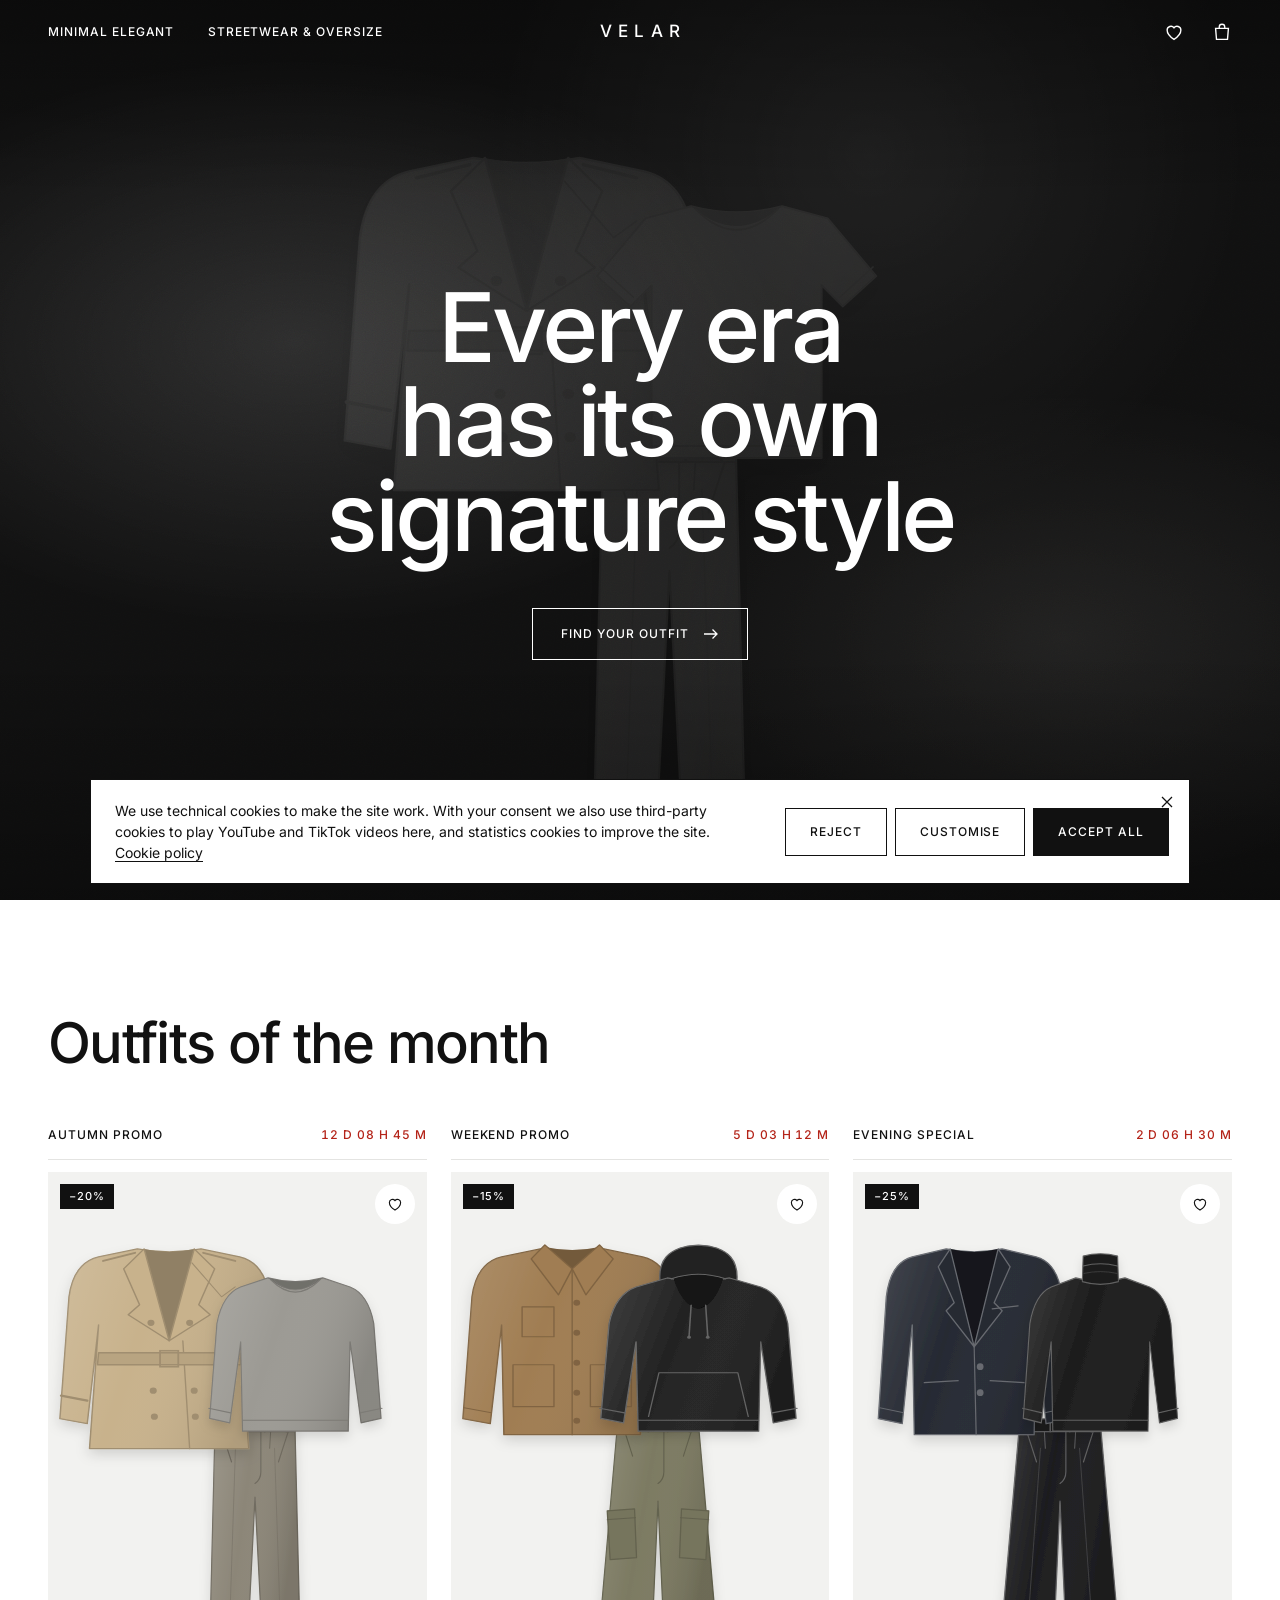
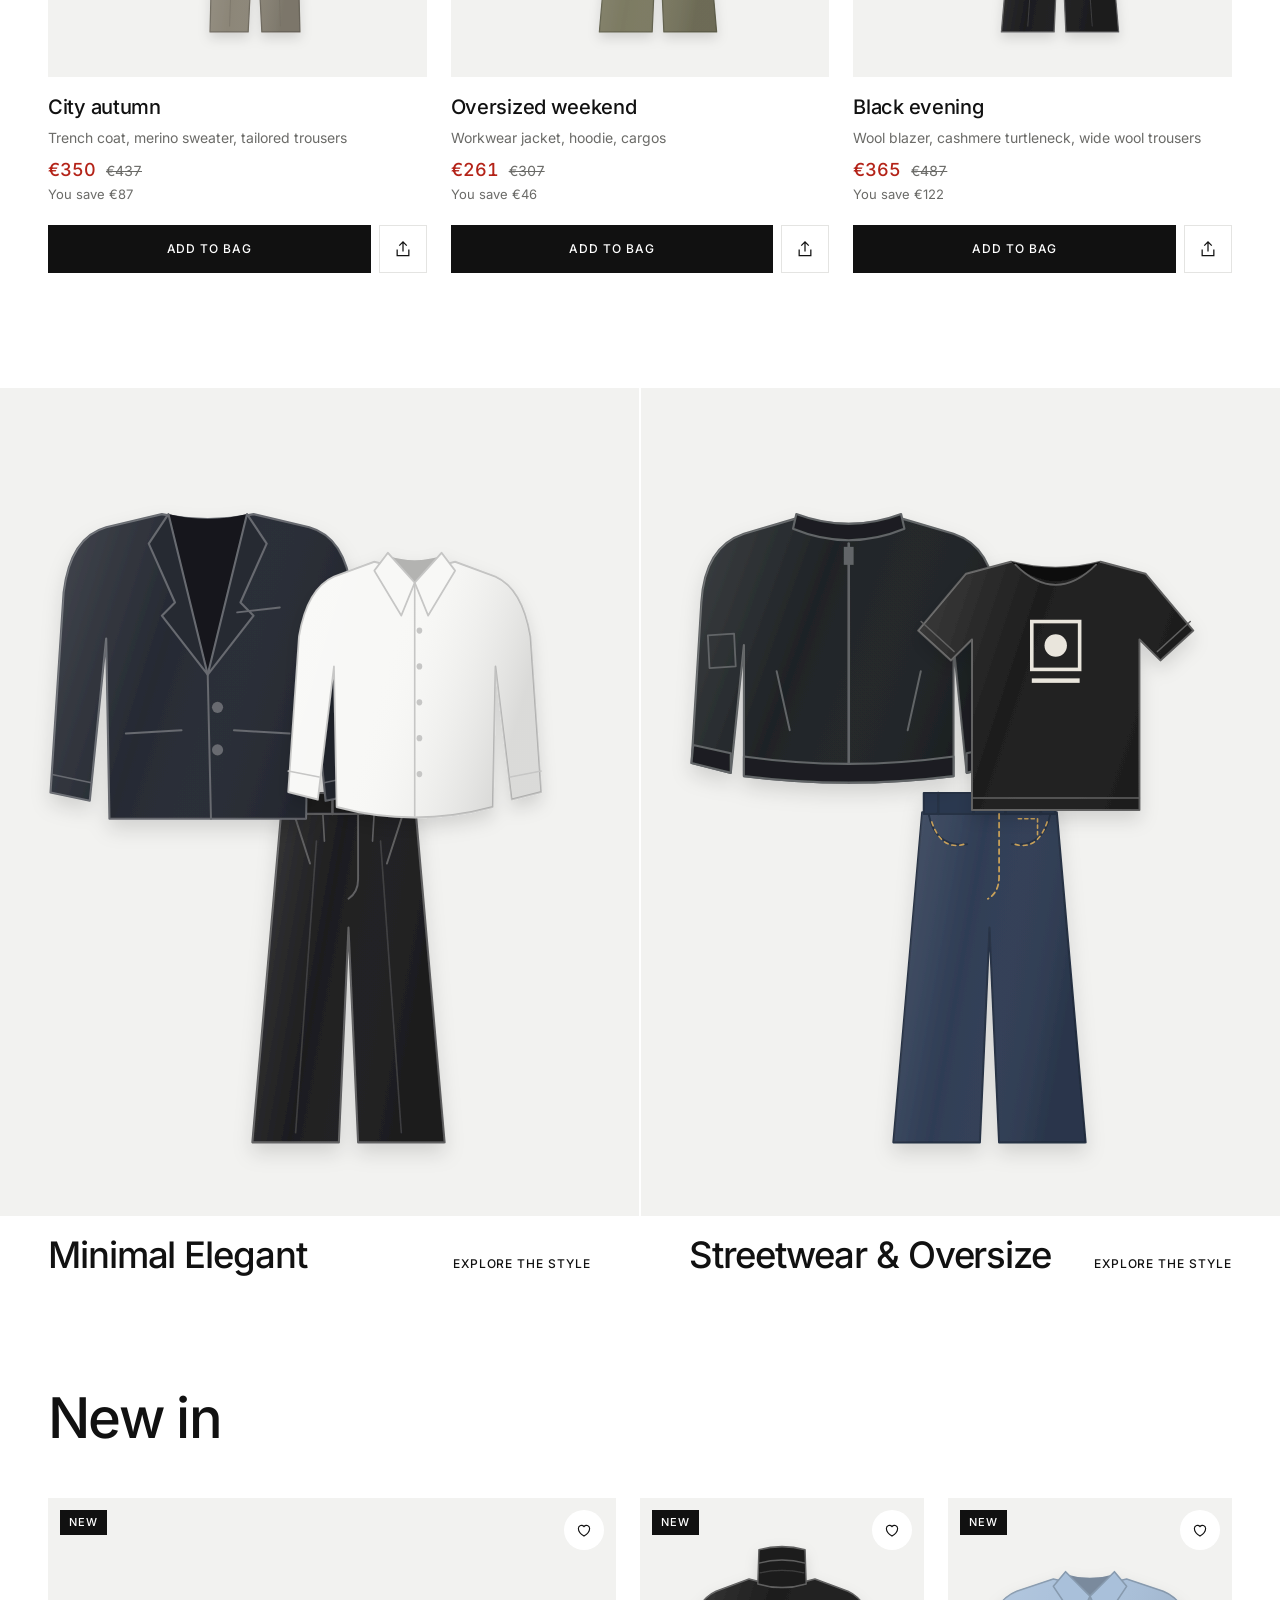
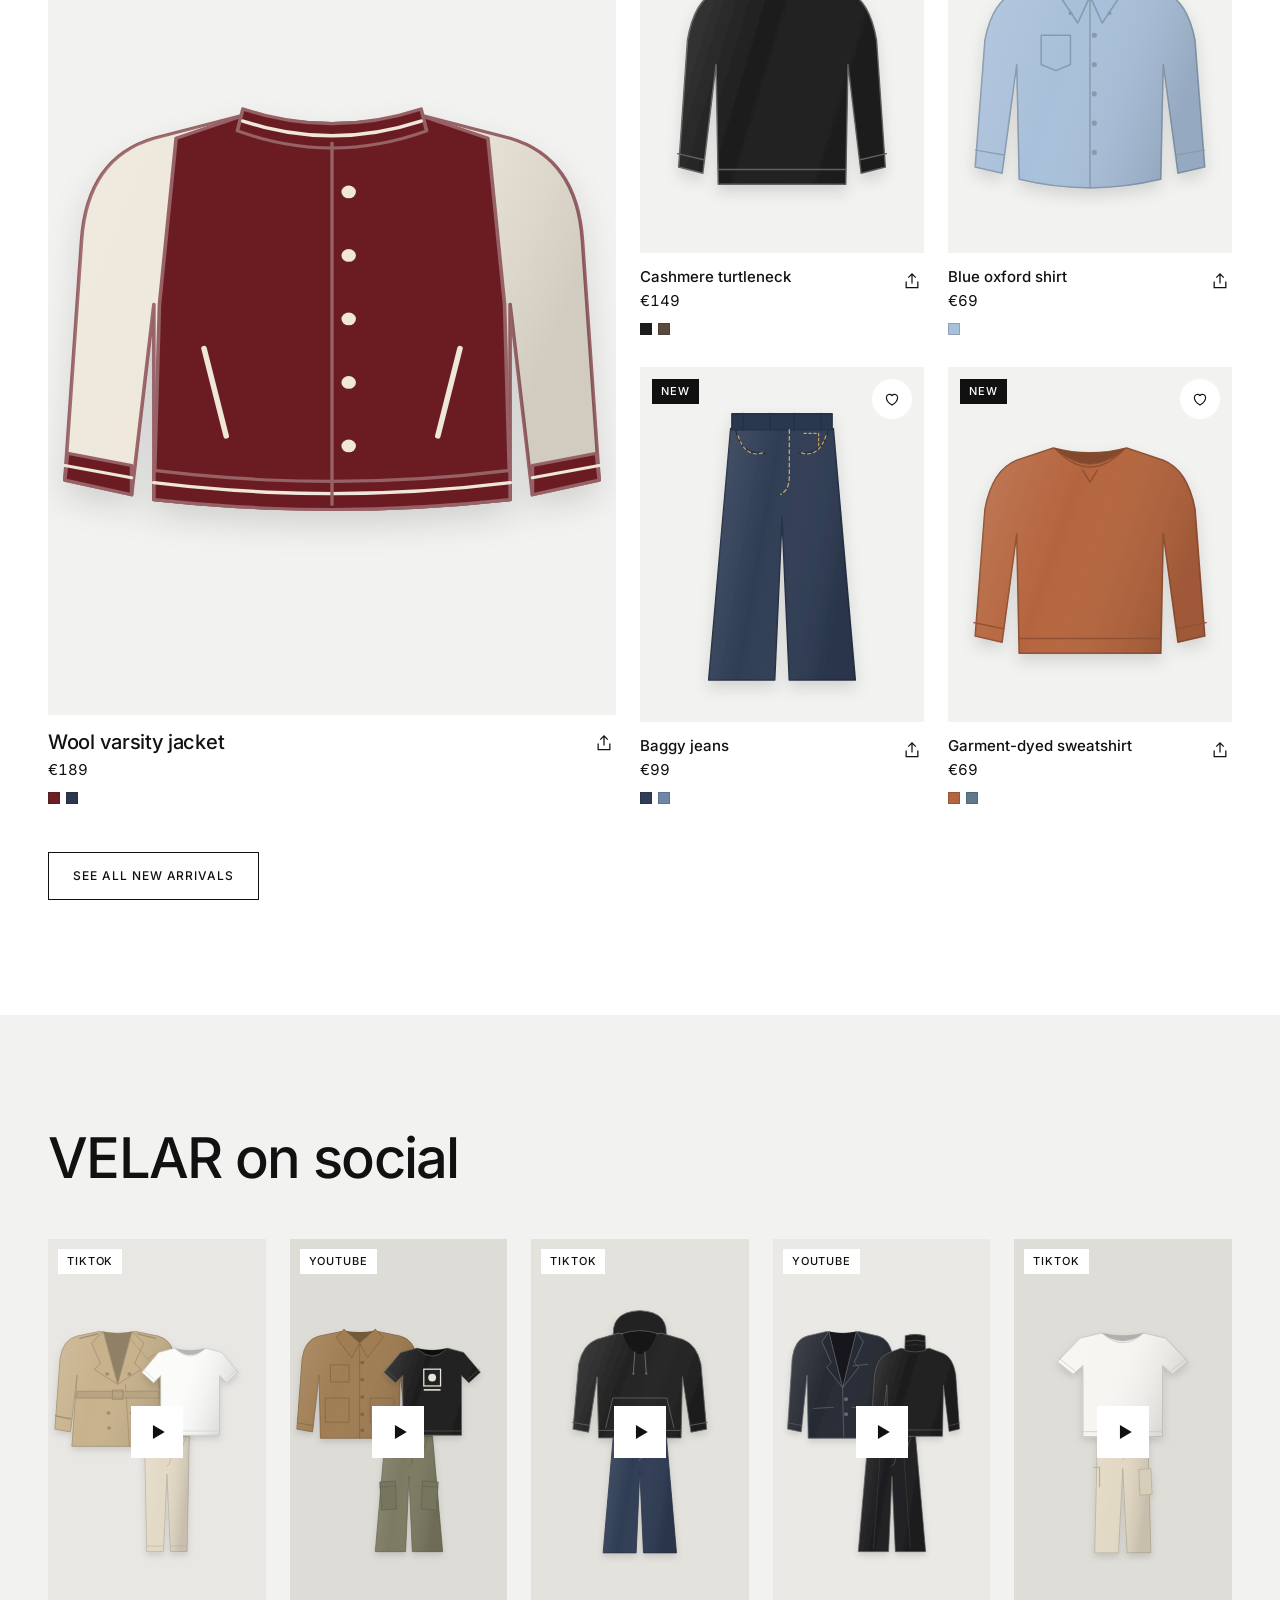
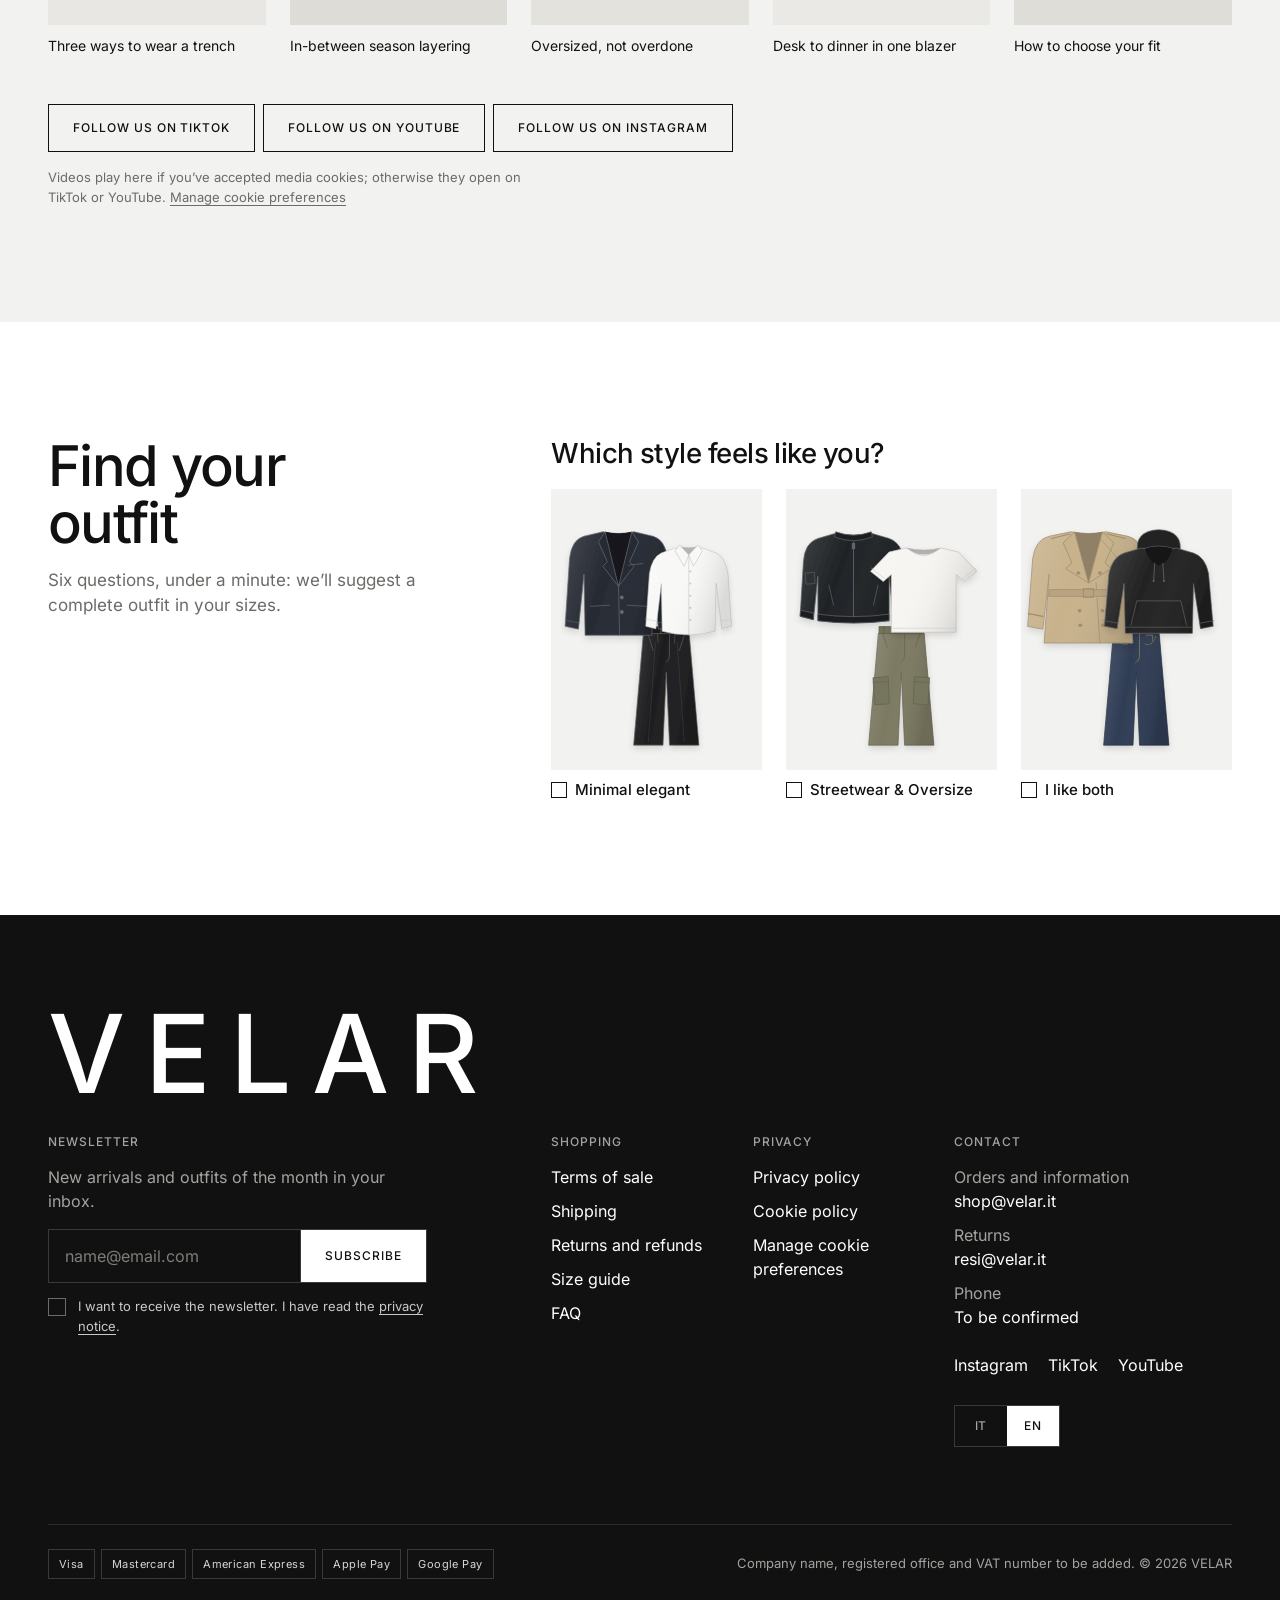
==== en/index.html @ fd4c2fe5 "primoPush" ====
<!doctype html>
<html lang="en" data-route="folders" data-locale="en">
<head>
<meta charset="utf-8">
<meta name="viewport" content="width=device-width, initial-scale=1, viewport-fit=cover">
<title>VELAR | Clothing and complete outfits online</title>
<meta name="description" content="Single pieces and complete outfits in two styles, Minimal Elegant and Streetwear &amp; Oversize. Find your outfit with the VELAR quiz.">
<link rel="canonical" href="https://velar.it/en/">
<link rel="alternate" hreflang="it" href="https://velar.it/it/">
<link rel="alternate" hreflang="en" href="https://velar.it/en/">
<link rel="alternate" hreflang="x-default" href="https://velar.it/it/">
<meta name="theme-color" content="#111111">
<link rel="preload" href="../assets/fonts/inter-latin-400-normal.woff2" as="font" type="font/woff2" crossorigin>
<link rel="preload" href="../assets/fonts/inter-latin-500-normal.woff2" as="font" type="font/woff2" crossorigin>
<link rel="stylesheet" href="../assets/css/fonts.css">
<script>document.documentElement.classList.add('js');</script>
<link rel="stylesheet" href="../assets/css/style.css">
</head>
<body>
<a class="skip" href="#main" data-i18n="skip">Skip to content</a>

<!-- Definizioni condivise dalle illustrazioni segnaposto delle foto -->
<svg width="0" height="0" style="position:absolute" aria-hidden="true" focusable="false">
  <defs>
    <filter id="vsh" x="-20%" y="-20%" width="140%" height="140%">
      <feDropShadow dx="0" dy="6" stdDeviation="6" flood-color="#000" flood-opacity=".13"/>
    </filter>
    <linearGradient id="vsheen" x1="0" y1="0" x2="1" y2="0.3">
      <stop offset="0" stop-color="#fff" stop-opacity=".14"/>
      <stop offset=".45" stop-color="#fff" stop-opacity="0"/>
      <stop offset="1" stop-color="#000" stop-opacity=".12"/>
    </linearGradient>
  </defs>
</svg>

<!-- NAVBAR: le due macro categorie con pannello delle sezioni, logo al centro, preferiti e carrello -->
<header class="hdr" id="hdr">
  <div class="hdr__in">
    <div class="hdr__left">
      <button class="hdr__btn hdr__menu" id="menuOpen" type="button" aria-controls="mnav" aria-expanded="false" data-i18n-attr="aria-label:nav.menu" aria-label="Open menu">
        <svg viewBox="0 0 24 24" fill="none" stroke="currentColor" stroke-width="1.5" aria-hidden="true"><path d="M3.5 8.5h17M3.5 15.5h17"/></svg>
      </button>
      <nav class="nav" data-i18n-attr="aria-label:nav.label" aria-label="Categories">
        <ul class="nav__list">
          <li><button class="nav__trigger" type="button" data-mega="minimal" aria-expanded="false" aria-controls="mega-minimal" data-i18n="style.minimal">Minimal Elegant</button></li>
          <li><button class="nav__trigger" type="button" data-mega="street" aria-expanded="false" aria-controls="mega-street" data-i18n="style.street">Streetwear &amp; Oversize</button></li>
        </ul>
      </nav>
    </div>
    <a class="logo" href="#top" id="logoLink" data-i18n-attr="aria-label:nav.home" aria-label="VELAR, home">Velar</a>
    <div class="hdr__icons">
      <button class="hdr__btn" id="favOpen" type="button" data-i18n-attr="aria-label:favs.title" aria-label="Favourites">
        <svg viewBox="0 0 24 24" fill="none" stroke="currentColor" stroke-width="1.5" aria-hidden="true"><path d="M12 20s-7.5-4.6-7.5-10.1A4.2 4.2 0 0 1 12 7.4a4.2 4.2 0 0 1 7.5 2.5C19.5 15.4 12 20 12 20z"/></svg>
        <span class="count" id="favCount"></span>
      </button>
      <button class="hdr__btn" id="cartOpen" type="button" data-i18n-attr="aria-label:cart.title" aria-label="Bag">
        <svg viewBox="0 0 24 24" fill="none" stroke="currentColor" stroke-width="1.5" aria-hidden="true"><path d="M5 8h14l-1 12H6L5 8z"/><path d="M9 8V6.5a3 3 0 0 1 6 0V8"/></svg>
        <span class="count" id="cartCount"></span>
      </button>
    </div>
  </div>
  <!-- Pannelli delle sezioni (desktop): contenuto generato in app.js -->
  <div class="mega" id="mega-minimal" hidden></div>
  <div class="mega" id="mega-street" hidden></div>
</header>
<div class="nav-scrim" id="navScrim" hidden></div>

<main id="main">

  <!-- 1. HERO -->
  <section class="hero" id="top" aria-labelledby="claim">
    <video class="hero__video" id="heroVideo" muted loop playsinline autoplay preload="metadata" aria-hidden="true" tabindex="-1"></video>
    <div class="hero__fallback" aria-hidden="true">
      <div class="hero__art" id="heroArt"></div>
      <div class="hero__grain"></div>
    </div>
    <div class="hero__veil" aria-hidden="true"></div>
    <div class="hero__content">
      <h1 class="hero__claim" id="claim" lang="en">Every era has its own signature style</h1>
      <div class="hero__cta">
        <button class="btn-hero" type="button" data-open-quiz>
          <span data-i18n="hero.cta">Find your outfit</span>
          <svg viewBox="0 0 16 16" fill="none" stroke="currentColor" stroke-width="1.3" aria-hidden="true"><path d="M1 8h13M9.5 3.5 14 8l-4.5 4.5"/></svg>
        </button>
      </div>
    </div>
  </section>

  <!-- 2. OUTFIT DEL MESE -->
  <section class="sec om" aria-labelledby="omTitle">
    <div class="wrap" data-reveal>
      <div class="sec__head" data-ri>
        <h2 class="h2" id="omTitle" data-i18n="om.title">Outfits of the month</h2>
      </div>
      <div class="rail" id="omList"></div>
    </div>
  </section>

  <!-- 3. I DUE STILI (da confermare) -->
  <section class="stl" aria-labelledby="stlTitle">
    <h2 class="sr" id="stlTitle" data-i18n="styles.title">The two styles</h2>
    <div class="styles" id="styleList" data-reveal></div>
  </section>

  <!-- 4. LE NOVITÀ -->
  <section class="sec nw" aria-labelledby="nwTitle">
    <div class="wrap" data-reveal>
      <div class="sec__head" data-ri>
        <h2 class="h2" id="nwTitle" data-i18n="new.title">New in</h2>
      </div>
      <div class="rail" id="nwList"></div>
      <div class="nw__foot" data-ri style="--i:6">
        <a class="btn btn--ghost" href="/it/novita" data-page="page.new" data-i18n="new.all">See all new arrivals</a>
      </div>
    </div>
  </section>

  <!-- 5. SOCIAL (compare solo con almeno 4 video) -->
  <section class="sec sec--alt so" id="social" aria-labelledby="soTitle" hidden>
    <div class="wrap" data-reveal>
      <div class="sec__head" data-ri>
        <h2 class="h2" id="soTitle" data-i18n="social.title">VELAR on social</h2>
      </div>
      <div class="rail" id="soList"></div>
      <div class="so__follow" id="soFollow" data-ri style="--i:6"></div>
      <p class="so__note" data-ri style="--i:7">
        <span data-i18n="social.note">Videos play here if you’ve accepted media cookies; otherwise they open on TikTok or YouTube.</span>
        <button type="button" data-open-cookie-prefs data-i18n="cookie.manage">Manage cookie preferences</button>
      </p>
    </div>
  </section>

  <!-- 6. SCOPRI IL TUO OUTFIT -->
  <section class="sec" id="quizInvite" aria-labelledby="qsTitle">
    <div class="wrap grid qs" data-reveal>
      <div class="qs__intro" data-ri>
        <h2 class="h2" id="qsTitle" data-i18n="qs.title">Find your outfit</h2>
        <p class="qs__text" data-i18n="qs.text">Six questions, under a minute: we’ll suggest a complete outfit in your sizes.</p>
      </div>
      <div class="qs__ask" data-ri style="--i:1">
        <h3 class="h3 qs__q" id="qsQ" data-i18n="q.style">Which style feels like you?</h3>
        <div class="opts" id="qsOpts" role="group" aria-labelledby="qsQ"></div>
      </div>
    </div>
  </section>

</main>

<!-- 7. FOOTER -->
<footer class="ftr" aria-labelledby="ftrTitle">
  <h2 class="sr" id="ftrTitle" data-i18n="ftr.title">About VELAR</h2>
  <div class="wrap">
    <p class="ftr__logo" aria-hidden="true">VELAR</p>
    <div class="grid ftr__top">
      <div class="ftr__news">
        <h2 class="label" data-i18n="news.title">Newsletter</h2>
        <form class="news" id="newsForm" novalidate>
          <p data-i18n="news.text">New arrivals and outfits of the month in your inbox.</p>
          <div class="news__row">
            <label class="sr" for="newsEmail" data-i18n="news.label">Email</label>
            <input id="newsEmail" name="email" type="email" autocomplete="email" inputmode="email" data-i18n-attr="placeholder:news.ph" placeholder="name@email.com" aria-describedby="newsMsg">
            <button class="btn" type="submit" data-i18n="news.submit">Subscribe</button>
          </div>
          <label class="check">
            <input type="checkbox" id="newsConsent" name="consent">
            <span><span data-i18n="news.consent">I want to receive the newsletter. I have read the</span> <a href="/it/privacy" data-page="page.privacy" data-i18n="news.privacy">privacy notice</a>.</span>
          </label>
          <p class="news__msg" id="newsMsg" role="status" aria-live="polite"></p>
        </form>
      </div>

      <nav class="ftr__col" aria-labelledby="fShop">
        <h2 class="label" id="fShop" data-i18n="ftr.shop">Shopping</h2>
        <ul>
          <li><a href="/it/condizioni-di-vendita" data-page="page.terms" data-i18n="page.terms">Terms of sale</a></li>
          <li><a href="/it/spedizioni" data-page="page.shipping" data-i18n="page.shipping">Shipping</a></li>
          <li><a href="/it/resi-e-rimborsi" data-page="page.returns" data-i18n="page.returns">Returns and refunds</a></li>
          <li><a href="/it/guida-taglie" data-page="page.sizes" data-i18n="page.sizes">Size guide</a></li>
          <li><a href="/it/faq" data-page="page.faq" data-i18n="page.faq">FAQ</a></li>
        </ul>
      </nav>

      <nav class="ftr__col" aria-labelledby="fLegal">
        <h2 class="label" id="fLegal" data-i18n="ftr.legal">Privacy</h2>
        <ul>
          <li><a href="/it/privacy" data-page="page.privacy" data-i18n="page.privacy">Privacy policy</a></li>
          <li><a href="/it/cookie" data-page="page.cookie" data-i18n="page.cookie">Cookie policy</a></li>
          <li><button type="button" data-open-cookie-prefs data-i18n="cookie.manage">Manage cookie preferences</button></li>
        </ul>
      </nav>

      <div class="ftr__contact">
        <h2 class="label" data-i18n="ftr.contact">Contact</h2>
        <ul id="ftrContacts"></ul>
        <div class="ftr__social" id="ftrSocial"></div>
        <div class="langsel" role="group" data-i18n-attr="aria-label:ftr.lang" aria-label="Language">
          <button type="button" data-lang="it" aria-pressed="true" lang="it" aria-label="Italiano">IT</button>
          <button type="button" data-lang="en" aria-pressed="false" lang="en" aria-label="English">EN</button>
        </div>
      </div>
    </div>

    <div class="ftr__bottom">
      <div>
        <p class="sr" data-i18n="ftr.pay">Accepted payments</p>
        <!-- Sostituire con le icone ufficiali dei circuiti (kit grafici di Stripe, Visa, Mastercard, Apple, Google) -->
        <ul class="pay" id="payList"></ul>
      </div>
      <p class="ftr__dim"><span data-i18n="ftr.company">Company name, registered office and VAT number to be added</span>. © 2026 VELAR</p>
    </div>
  </div>
</footer>

<!-- ============ Livelli ============ -->
<div class="scrim" id="scrim" hidden></div>

<!-- Menu mobile -->
<aside class="drawer drawer--left mnav" id="mnav" role="dialog" aria-modal="true" aria-labelledby="mnavTitle" hidden>
  <div class="drawer__head">
    <h2 class="sr" id="mnavTitle" data-i18n="nav.menuTitle">Menu</h2>
    <span class="logo" aria-hidden="true">Velar</span>
    <button class="ibtn ibtn--bare" type="button" data-close data-i18n-attr="aria-label:close" aria-label="Close"><svg viewBox="0 0 24 24" fill="none" stroke="currentColor" stroke-width="1.5" aria-hidden="true"><path d="M5 5l14 14M19 5 5 19"/></svg></button>
  </div>
  <nav class="drawer__body mnav__body" id="mnavBody" data-i18n-attr="aria-label:nav.label" aria-label="Categories"></nav>
  <div class="drawer__foot mnav__foot">
    <div class="langsel langsel--light" role="group" data-i18n-attr="aria-label:ftr.lang" aria-label="Language">
      <button type="button" data-lang="it" aria-pressed="true" lang="it" aria-label="Italiano">IT</button>
      <button type="button" data-lang="en" aria-pressed="false" lang="en" aria-label="English">EN</button>
    </div>
  </div>
</aside>

<!-- Scelta taglie per gli outfit del mese -->
<aside class="drawer" id="sizeDrawer" role="dialog" aria-modal="true" aria-labelledby="sizeDrawerTitle" hidden>
  <div class="drawer__head">
    <h2 class="label" id="sizeDrawerTitle" data-i18n="sizes.title">Choose your sizes</h2>
    <button class="ibtn ibtn--bare" type="button" data-close data-i18n-attr="aria-label:close" aria-label="Close"><svg viewBox="0 0 24 24" fill="none" stroke="currentColor" stroke-width="1.5" aria-hidden="true"><path d="M5 5l14 14M19 5 5 19"/></svg></button>
  </div>
  <div class="drawer__body" id="sizeDrawerBody"></div>
  <div class="drawer__foot" id="sizeDrawerFoot"></div>
</aside>

<!-- Carrello -->
<aside class="drawer" id="cartDrawer" role="dialog" aria-modal="true" aria-labelledby="cartTitle" hidden>
  <div class="drawer__head">
    <h2 class="label" id="cartTitle"><span data-i18n="cart.title">Bag</span> <span class="muted num" id="cartTitleCount"></span></h2>
    <button class="ibtn ibtn--bare" type="button" data-close data-i18n-attr="aria-label:close" aria-label="Close"><svg viewBox="0 0 24 24" fill="none" stroke="currentColor" stroke-width="1.5" aria-hidden="true"><path d="M5 5l14 14M19 5 5 19"/></svg></button>
  </div>
  <div class="drawer__body" id="cartBody"></div>
  <div class="drawer__foot" id="cartFoot"></div>
</aside>

<!-- Preferiti -->
<aside class="drawer" id="favDrawer" role="dialog" aria-modal="true" aria-labelledby="favTitle" hidden>
  <div class="drawer__head">
    <h2 class="label" id="favTitle" data-i18n="favs.title">Favourites</h2>
    <button class="ibtn ibtn--bare" type="button" data-close data-i18n-attr="aria-label:close" aria-label="Close"><svg viewBox="0 0 24 24" fill="none" stroke="currentColor" stroke-width="1.5" aria-hidden="true"><path d="M5 5l14 14M19 5 5 19"/></svg></button>
  </div>
  <div class="drawer__body" id="favBody"></div>
</aside>

<!-- Scelta taglia dal basso (mobile) -->
<div class="sheet" id="sizeSheet" role="dialog" aria-modal="true" aria-labelledby="sheetTitle" hidden>
  <div class="sheet__grip" aria-hidden="true"></div>
  <div class="sheet__head">
    <h2 class="label" id="sheetTitle" data-i18n="sheet.title">Choose your size</h2>
    <button class="ibtn ibtn--bare" type="button" data-close data-i18n-attr="aria-label:close" aria-label="Close"><svg viewBox="0 0 24 24" fill="none" stroke="currentColor" stroke-width="1.5" aria-hidden="true"><path d="M5 5l14 14M19 5 5 19"/></svg></button>
  </div>
  <div id="sheetBody"></div>
</div>

<!-- Quiz a schermo intero -->
<div class="quiz" id="quiz" role="dialog" aria-modal="true" aria-labelledby="quizQ" hidden>
  <div class="quiz__top">
    <span class="label quiz__step num" id="quizStep"></span>
    <div class="quiz__bar" role="progressbar" aria-valuemin="0" aria-valuemax="6" id="quizBar"><span id="quizBarFill"></span></div>
    <button class="ibtn ibtn--bare" type="button" data-close data-i18n-attr="aria-label:quiz.close" aria-label="Close the quiz"><svg viewBox="0 0 24 24" fill="none" stroke="currentColor" stroke-width="1.5" aria-hidden="true"><path d="M5 5l14 14M19 5 5 19"/></svg></button>
  </div>
  <div class="quiz__main" id="quizMain">
    <div class="quiz__stage" id="quizStage"></div>
  </div>
  <div class="quiz__nav" id="quizNav">
    <button class="btn btn--ghost" type="button" id="quizBack" data-i18n="quiz.back">Back</button>
    <button class="btn btn--solid" type="button" id="quizNext" data-i18n="quiz.next">Next</button>
  </div>
</div>

<!-- Preferenze cookie -->
<div class="modal" id="cookieModal" role="dialog" aria-modal="true" aria-labelledby="cookieModalTitle" hidden>
  <div class="modal__card">
    <div class="modal__head">
      <h2 class="label" id="cookieModalTitle" data-i18n="cookie.prefs">Cookie preferences</h2>
      <button class="ibtn ibtn--bare" type="button" data-close data-i18n-attr="aria-label:close" aria-label="Close"><svg viewBox="0 0 24 24" fill="none" stroke="currentColor" stroke-width="1.5" aria-hidden="true"><path d="M5 5l14 14M19 5 5 19"/></svg></button>
    </div>
    <div class="modal__body">
      <div class="toggle-row">
        <div><strong data-i18n="cookie.nec">Necessary</strong><p data-i18n="cookie.necText">Bag, favourites, language and security. Always on.</p></div>
        <input class="switch" type="checkbox" checked disabled data-i18n-attr="aria-label:cookie.nec" aria-label="Necessary">
      </div>
      <div class="toggle-row">
        <div><strong data-i18n="cookie.media">Media content</strong><p data-i18n="cookie.mediaText">YouTube and TikTok videos played on the site.</p></div>
        <input class="switch" type="checkbox" id="ckMedia" data-i18n-attr="aria-label:cookie.media" aria-label="Media content">
      </div>
      <div class="toggle-row">
        <div><strong data-i18n="cookie.stats">Statistics</strong><p data-i18n="cookie.statsText">Aggregated data on how the site is used.</p></div>
        <input class="switch" type="checkbox" id="ckStats" data-i18n-attr="aria-label:cookie.stats" aria-label="Statistics">
      </div>
      <div class="modal__actions">
        <button class="btn btn--ghost" type="button" id="ckRejectAll" data-i18n="cookie.reject">Reject</button>
        <button class="btn btn--solid" type="button" id="ckSave" data-i18n="cookie.save">Save preferences</button>
      </div>
    </div>
  </div>
</div>

<!-- Player video social -->
<div class="player" id="player" role="dialog" aria-modal="true" aria-labelledby="playerTitle" hidden>
  <h2 class="sr" id="playerTitle"></h2>
  <button class="ibtn ibtn--bare player__close" type="button" data-close data-i18n-attr="aria-label:player.close" aria-label="Close video"><svg viewBox="0 0 24 24" fill="none" stroke="currentColor" stroke-width="1.5" aria-hidden="true"><path d="M5 5l14 14M19 5 5 19"/></svg></button>
  <div>
    <div class="player__frame" id="playerFrame"></div>
    <p class="player__alt" id="playerAlt"></p>
  </div>
</div>

<!-- Banner cookie -->
<div class="cookie" id="cookieBanner" role="region" data-i18n-attr="aria-label:cookie.region" hidden aria-label="Cookie notice">
  <button class="ibtn ibtn--bare cookie__x" type="button" id="ckX" data-i18n-attr="aria-label:cookie.x" aria-label="Close and reject optional cookies"><svg viewBox="0 0 24 24" fill="none" stroke="currentColor" stroke-width="1.5" aria-hidden="true"><path d="M6 6l12 12M18 6 6 18"/></svg></button>
  <p><span data-i18n="cookie.text">We use technical cookies to make the site work. With your consent we also use third-party cookies to play YouTube and TikTok videos here, and statistics cookies to improve the site.</span> <a href="/it/cookie" data-page="page.cookie" data-i18n="page.cookie">Cookie policy</a></p>
  <div class="cookie__actions">
    <button class="btn btn--ghost" type="button" id="ckReject" data-i18n="cookie.reject">Reject</button>
    <button class="btn btn--ghost" type="button" data-open-cookie-prefs data-i18n="cookie.custom">Customise</button>
    <button class="btn btn--solid" type="button" id="ckAccept" data-i18n="cookie.accept">Accept all</button>
  </div>
</div>

<div class="toast" id="toast" role="status" aria-live="polite"></div>

<script src="../assets/js/strings.js"></script>
<script src="../assets/js/app.js"></script>
</body>
</html>
---- assets/css/fonts.css ----
/* Inter ospitato sul sito (nessuna richiesta a server esterni). Licenza: assets/fonts/OFL.txt */
@font-face{ font-family:"Inter"; font-style:normal; font-weight:400; font-display:swap;
  src:url("../fonts/inter-latin-400-normal.woff2") format("woff2");
  unicode-range:U+0000-00FF,U+0131,U+0152-0153,U+02BB-02BC,U+02C6,U+02DA,U+02DC,U+0304,U+0308,U+0329,U+2000-206F,U+20AC,U+2122,U+2191,U+2193,U+2212,U+2215,U+FEFF,U+FFFD; }
@font-face{ font-family:"Inter"; font-style:normal; font-weight:500; font-display:swap;
  src:url("../fonts/inter-latin-500-normal.woff2") format("woff2");
  unicode-range:U+0000-00FF,U+0131,U+0152-0153,U+02BB-02BC,U+02C6,U+02DA,U+02DC,U+0304,U+0308,U+0329,U+2000-206F,U+20AC,U+2122,U+2191,U+2193,U+2212,U+2215,U+FEFF,U+FFFD; }
---- assets/css/style.css ----
/* =========================================================
   VELAR — Home
   Token dell'identità visiva (documento di progetto)
   ========================================================= */
:root{
  --bg:#FFFFFF;          /* Bianco: sfondo principale */
  --surface:#F7F7F6;     /* Grigio tenue: campi e sfondi leggeri */
  --alt:#F2F2F0;         /* Grigio chiaro: sezioni alternate */
  --line:#E4E4E2;        /* Grigio linee: bordi 1 px */
  --muted:#6B6B68;       /* Grigio testo */
  --ink:#111111;         /* Nero: testi, pulsanti, azioni */
  --on-ink:#FFFFFF;
  --red:#B42318;         /* Rosso: solo prezzi scontati e conto alla rovescia */
  --photo:#F2F2F0;       /* Fondo delle foto: resta chiaro anche in modalità scura */

  --m:16px; --g:16px; --cols:4;           /* mobile: 4 colonne, margini 16 */
  --font:"Inter", system-ui, -apple-system, "Segoe UI", Roboto, "Helvetica Neue", Arial, sans-serif;
  --ease:cubic-bezier(.2,.7,.2,1);
  --hdr:64px;
  --sec:clamp(72px, 9vw, 136px);

  color-scheme:light;
  box-sizing:border-box;
  padding-top:env(safe-area-inset-top, 0px);
  padding-bottom:env(safe-area-inset-bottom, 0px);
}
@media (min-width:768px){ :root{ --m:32px; --g:20px; --cols:8; } }      /* tablet: 8 colonne */
@media (min-width:1200px){ :root{ --m:48px; --g:24px; --cols:12; } }    /* desktop: 12 colonne, margini 48, spazio 24 */

@media (prefers-color-scheme:dark){
  :root:not([data-theme="light"]){
    --bg:#111111; --surface:#1A1A19; --alt:#171716; --line:#2C2C2A;
    --muted:#A3A39F; --ink:#F4F4F2; --on-ink:#111111; --red:#F26B5E;
    color-scheme:dark;
  }
}
:root[data-theme="dark"]{
  --bg:#111111; --surface:#1A1A19; --alt:#171716; --line:#2C2C2A;
  --muted:#A3A39F; --ink:#F4F4F2; --on-ink:#111111; --red:#F26B5E;
  color-scheme:dark;
}

*,*::before,*::after{ box-sizing:inherit; }
html{ scroll-padding-top:env(safe-area-inset-top, 0px); -webkit-text-size-adjust:100%; text-size-adjust:100%; }
body{
  margin:0; background:var(--bg); color:var(--ink);
  font-family:var(--font); font-size:16px; line-height:1.5; font-weight:400;
  -webkit-font-smoothing:antialiased; -moz-osx-font-smoothing:grayscale;
  overflow-x:hidden;
}
body::before{ content:""; position:fixed; inset:0 0 auto; height:env(safe-area-inset-top, 0px); z-index:10; background:transparent; transition:background .3s; }
body.hdr-solid::before{ background:var(--bg); }
img,svg,video{ display:block; max-width:100%; }
button,input,select{ font:inherit; color:inherit; }
button{ background:none; border:0; padding:0; cursor:pointer; border-radius:0; }
a{ color:inherit; text-decoration:none; }
h1,h2,h3,h4,p,ul,ol,figure{ margin:0; }
ul,ol{ padding:0; list-style:none; }
s{ text-decoration-thickness:1px; }
[hidden]{ display:none !important; }

:focus{ outline:none; }
:focus-visible{ outline:2px solid var(--ink); outline-offset:3px; }
.hero :focus-visible, .ftr :focus-visible{ outline-color:#fff; }
[tabindex="-1"]:focus, [tabindex="-1"]:focus-visible{ outline:none; }

.sr{ position:absolute !important; width:1px; height:1px; padding:0; margin:-1px; overflow:hidden; clip:rect(0 0 0 0); white-space:nowrap; border:0; }
.skip{ position:fixed; top:8px; left:8px; z-index:200; background:var(--ink); color:var(--on-ink); padding:12px 16px; transform:translateY(-200%); }
.skip:focus{ transform:none; }

/* ---------- Tipografia ---------- */
.label{ font-size:12px; line-height:1.2; letter-spacing:.08em; text-transform:uppercase; font-weight:500; }
.h2{ font-size:clamp(2rem, 1.2rem + 3.2vw, 3.5rem); line-height:1.02; letter-spacing:-.03em; font-weight:500; }
.h3{ font-size:clamp(1.25rem, 1rem + .9vw, 1.75rem); line-height:1.15; letter-spacing:-.02em; font-weight:500; }
.muted{ color:var(--muted); }
.num{ font-variant-numeric:tabular-nums; }

/* ---------- Layout ---------- */
.wrap{ padding-inline:var(--m); max-width:1760px; margin-inline:auto; }
.grid{ display:grid; grid-template-columns:repeat(var(--cols), minmax(0,1fr)); column-gap:var(--g); }
.sec{ padding-block:var(--sec); }
.sec--alt{ background:var(--alt); }
.sec__head{ display:flex; align-items:flex-end; justify-content:space-between; gap:24px; margin-bottom:clamp(28px, 4vw, 56px); }

/* ---------- Pulsanti ---------- */
.btn{
  position:relative; display:inline-flex; align-items:center; justify-content:center; gap:12px;
  min-height:48px; padding:0 24px; border:1px solid var(--ink);
  font-size:12px; line-height:1; letter-spacing:.08em; text-transform:uppercase; font-weight:500;
  transition:background .25s var(--ease), color .25s var(--ease), border-color .25s var(--ease);
  white-space:nowrap;
}
.btn--solid{ background:var(--ink); color:var(--on-ink); }
.btn--solid:hover{ background:transparent; color:var(--ink); }
.btn--ghost{ background:transparent; color:var(--ink); }
.btn--ghost:hover{ background:var(--ink); color:var(--on-ink); }
.btn--block{ width:100%; }
.btn:disabled{ opacity:.35; cursor:not-allowed; }
.btn--solid:disabled:hover{ background:var(--ink); color:var(--on-ink); }
.btn svg{ width:16px; height:16px; flex:none; }

.ibtn{ display:inline-grid; place-items:center; width:48px; height:48px; border:1px solid var(--line); flex:none; transition:border-color .2s; }
.ibtn:hover{ border-color:var(--ink); }
.ibtn svg{ width:20px; height:20px; }
.ibtn--bare{ border-color:transparent; }
.ibtn--bare:hover{ border-color:transparent; opacity:.6; }

.tlink{ text-decoration:underline; text-underline-offset:4px; text-decoration-thickness:1px; }
.tlink:hover{ text-decoration-thickness:2px; }

/* ---------- Navbar ---------- */
.hdr{
  position:fixed; top:0; left:0; right:0; z-index:50;
  padding-top:env(safe-area-inset-top, 0px);
  color:#fff; border-bottom:1px solid transparent;
  transition:background .3s, color .3s, border-color .3s, transform .4s var(--ease);
}
.hdr.is-solid, .hdr.has-mega{ background:var(--bg); color:var(--ink); border-bottom-color:var(--line); }
.hdr.is-hidden{ transform:translateY(-100%); }
.hdr__in{ position:relative; height:var(--hdr); display:grid; grid-template-columns:1fr auto 1fr; align-items:center; padding-inline:var(--m); }
.hdr__left{ display:flex; align-items:center; justify-self:start; min-width:0; }
.logo{ justify-self:center; font-size:17px; font-weight:500; letter-spacing:.36em; margin-right:-.36em; text-transform:uppercase; }
.hdr__icons{ justify-self:end; display:flex; gap:4px; margin-right:-12px; }
.hdr__btn{ position:relative; display:grid; place-items:center; width:44px; height:44px; }
.hdr__btn svg{ width:22px; height:22px; }
.hdr__menu{ margin-left:-11px; }
.count{ position:absolute; top:5px; right:3px; min-width:17px; height:17px; padding:0 4px; display:grid; place-items:center; font-size:10px; font-weight:500; line-height:1; background:#fff; color:#111; font-variant-numeric:tabular-nums; }
.hdr.is-solid .count, .hdr.has-mega .count{ background:var(--ink); color:var(--on-ink); }
.count:empty{ display:none; }

.nav{ display:none; }
@media (min-width:1024px){
  .nav{ display:block; }
  .hdr__menu{ display:none; }
}
.nav__list{ display:flex; gap:clamp(24px, 2.6vw, 40px); }
.nav__trigger{
  position:relative; height:var(--hdr); display:inline-flex; align-items:center; white-space:nowrap;
  font-size:12px; line-height:1; letter-spacing:.08em; text-transform:uppercase; font-weight:500;
}
.nav__trigger::after{ content:""; position:absolute; left:0; right:.08em; bottom:calc(50% - 12px); height:1px; background:currentColor; transform:scaleX(0); transform-origin:left center; transition:transform .35s var(--ease); }
.nav__trigger:hover::after, .nav__trigger[aria-expanded="true"]::after{ transform:scaleX(1); }
.nav__trigger:focus-visible{ outline-offset:6px; }

/* Pannello delle sezioni */
.mega{
  position:absolute; left:0; right:0; top:100%;
  background:var(--bg); color:var(--ink); border-top:1px solid var(--line); border-bottom:1px solid var(--line);
  max-height:calc(100vh - var(--hdr) - env(safe-area-inset-top, 0px)); overflow-y:auto;
  opacity:0; transform:translateY(-8px); transition:opacity .25s var(--ease), transform .35s var(--ease);
}
.mega.is-open{ opacity:1; transform:none; }
.mega__in{ padding-block:clamp(32px, 4vw, 48px) clamp(40px, 5vw, 56px); align-items:start; row-gap:24px; }
.mega__nav{ grid-column:1 / span 5; display:flex; flex-direction:column; align-items:flex-start; }
.mega__links a{ display:inline-block; padding:3px 0; font-size:clamp(1.75rem, 1rem + 1.2vw, 2.5rem); line-height:1.15; letter-spacing:-.03em; font-weight:500; transition:color .2s; }
.mega__links:hover a, .mega__links:focus-within a{ color:var(--muted); }
.mega__links a:hover, .mega__links a:focus-visible{ color:var(--ink); }
.mega__all{ margin-top:28px; position:relative; padding-bottom:4px; }
.mega__all::after, .mnav__all::after{ content:""; position:absolute; left:0; right:.08em; bottom:0; height:1px; background:currentColor; transform-origin:left center; transition:transform .35s var(--ease); }
.mega__all:hover::after, .mnav__all:hover::after{ transform:scaleX(.4); }
.mega__tile{ display:flex; flex-direction:column; gap:12px; text-align:left; }
.mega__tile--a{ grid-column:7 / span 3; }
.mega__tile--b{ grid-column:10 / span 3; }
@media (min-width:1024px) and (max-width:1199px){
  .mega__nav{ grid-column:1 / span 4; }
  .mega__tile--a{ grid-column:5 / span 2; }
  .mega__tile--b{ grid-column:7 / span 2; }
}
.mega__tile .ph{ aspect-ratio:4/5; max-height:min(44vh, 440px); }
.mega__tile .ph svg{ transition:transform .8s var(--ease); }
.mega__tile:hover .ph svg{ transform:scale(1.03); }
.mega__cap{ display:flex; flex-direction:column; gap:4px; font-size:15px; line-height:1.35; }
.mega__cap .label{ color:var(--muted); }
.mega__cap strong{ font-weight:500; }
.mega__cap .price{ font-size:14px; }
.mega__cap .price__now{ font-size:14px; }
.mega__cap .price__was{ font-size:13px; }
.nav-scrim{ position:fixed; inset:0; z-index:45; background:rgba(17,17,17,.28); opacity:0; transition:opacity .3s var(--ease); }
.nav-scrim.is-on{ opacity:1; }

/* Menu mobile */
.drawer.drawer--left{ left:0; right:auto; transform:translateX(-100%); box-shadow:1px 0 0 var(--line); }
.drawer.drawer--left.is-open{ transform:none; }
.mnav{ width:min(440px, 100%); }
.mnav .drawer__head .logo{ font-size:15px; }
.mnav__body{ padding-top:16px; }
.mnav__cat{
  width:100%; display:flex; justify-content:space-between; align-items:center; gap:16px; padding:22px 0; text-align:left;
  font-size:clamp(1.75rem, 1.3rem + 2vw, 2.25rem); line-height:1.08; letter-spacing:-.03em; font-weight:500; border-bottom:1px solid var(--line);
}
.mnav__ico{ position:relative; width:18px; height:18px; flex:none; }
.mnav__ico::before, .mnav__ico::after{ content:""; position:absolute; left:0; right:0; top:50%; height:1.5px; margin-top:-.75px; background:currentColor; transition:transform .3s var(--ease); }
.mnav__ico::after{ transform:rotate(90deg); }
.mnav__cat[aria-expanded="true"] .mnav__ico::after{ transform:rotate(0deg); }
.mnav__sub{ padding:12px 0 24px; border-bottom:1px solid var(--line); }
.mnav__sub a{ display:block; padding:9px 0; font-size:19px; letter-spacing:-.01em; }
.mnav__sub .mnav__all{ display:inline-block; position:relative; margin-top:10px; padding:0 0 4px; font-size:12px; letter-spacing:.08em; }
.mnav__quiz{ margin-top:32px; }
.mnav .langsel--light{ margin-top:0; border-color:var(--line); }
.mnav .langsel--light button{ color:var(--muted); }
.mnav .langsel--light button[aria-pressed="true"]{ background:var(--ink); color:var(--on-ink); }

/* ---------- 1. Hero ---------- */
.hero{ position:relative; height:100vh; height:100svh; min-height:560px; overflow:hidden; background:#151515; color:#fff; isolation:isolate; }
.hero__video, .hero__fallback{ position:absolute; inset:0; width:100%; height:100%; object-fit:cover; }
.hero__fallback{ display:none; overflow:hidden; background:#161616; }
.hero.no-video .hero__fallback{ display:block; }
.hero__fallback::before, .hero__fallback::after{
  content:""; position:absolute; inset:-25%;
  background:
    radial-gradient(36% 30% at 32% 42%, rgba(255,255,255,.17), transparent 70%),
    radial-gradient(30% 26% at 72% 64%, rgba(232,228,220,.11), transparent 70%);
  animation:drift 22s ease-in-out infinite alternate;
}
.hero__fallback::after{
  background:radial-gradient(28% 40% at 62% 28%, rgba(255,255,255,.09), transparent 70%);
  animation-duration:30s; animation-direction:alternate-reverse;
}
.hero__art{ position:absolute; left:50%; top:50%; width:min(70vh, 92vw); transform:translate(-50%,-50%); opacity:.13; animation:breathe 26s ease-in-out infinite alternate; }
.hero__art svg{ width:100%; height:auto; }
.hero__grain{ position:absolute; inset:0; opacity:.16; mix-blend-mode:overlay;
  background-image:url("data:image/svg+xml,%3Csvg xmlns='http://www.w3.org/2000/svg' width='180' height='180'%3E%3Cfilter id='n'%3E%3CfeTurbulence type='fractalNoise' baseFrequency='.9' numOctaves='2' stitchTiles='stitch'/%3E%3C/filter%3E%3Crect width='100%25' height='100%25' filter='url(%23n)'/%3E%3C/svg%3E"); }
@keyframes drift{ from{ transform:translate3d(-5%,-3%,0) scale(1); } to{ transform:translate3d(5%,4%,0) scale(1.12); } }
@keyframes breathe{ from{ transform:translate(-50%,-50%) scale(1); } to{ transform:translate(-50%,-52%) scale(1.06); } }
.hero__veil{ position:absolute; inset:0; background:
  linear-gradient(to bottom, rgba(0,0,0,.34) 0%, rgba(0,0,0,0) 22%, rgba(0,0,0,0) 72%, rgba(0,0,0,.28) 100%),
  rgba(0,0,0,.26); }
.hero__content{ position:relative; z-index:2; height:100%; display:flex; flex-direction:column; align-items:center; justify-content:center; text-align:center; padding:calc(var(--hdr) + 24px) var(--m) 48px; }
.hero__claim{ max-width:13ch; font-size:clamp(2.6rem, 1.2rem + 6.2vw, 6rem); line-height:.98; letter-spacing:-.035em; font-weight:500; text-wrap:balance; }
.hero__cta{ margin-top:clamp(32px, 5vh, 56px); }

.btn-hero{
  position:relative; overflow:hidden; display:inline-flex; align-items:center; gap:14px;
  min-height:52px; padding:0 28px; border:1px solid #fff; color:#fff; background:transparent;
  font-size:12px; letter-spacing:.08em; text-transform:uppercase; font-weight:500;
  transition:color .45s var(--ease);
}
.btn-hero::before{ content:""; position:absolute; inset:0; background:#fff; transform:scaleX(0); transform-origin:left center; transition:transform .45s var(--ease); z-index:-1; }
.btn-hero{ isolation:isolate; }
.btn-hero svg{ width:16px; height:16px; transition:transform .45s var(--ease); }
.btn-hero:hover, .btn-hero:focus-visible{ color:#111; }
.btn-hero:hover::before, .btn-hero:focus-visible::before{ transform:scaleX(1); }
.btn-hero:hover svg, .btn-hero:focus-visible svg{ transform:translateX(5px); }

/* ---------- Foto (segnaposto illustrati) ---------- */
.ph{ position:relative; background:var(--photo); overflow:hidden; }
.ph > svg{ width:100%; height:100%; }
.ph--45{ aspect-ratio:4/5; }
.ph--34{ aspect-ratio:3/4; }
.ph--916{ aspect-ratio:9/16; }

/* Preferiti: l'unico elemento circolare */
.fav{
  position:absolute; top:12px; right:12px; z-index:2;
  width:40px; height:40px; border-radius:50%; display:grid; place-items:center;
  background:#fff; color:#111; transition:transform .2s var(--ease);
}
.fav svg{ width:18px; height:18px; }
.fav:hover{ transform:scale(1.06); }
.fav[aria-pressed="true"] svg path{ fill:#111; }
.fav:focus-visible{ outline-color:#111; }

.tag{ position:absolute; top:12px; left:12px; z-index:2; background:#111; color:#fff; padding:7px 9px; font-size:11px; letter-spacing:.08em; text-transform:uppercase; font-weight:500; line-height:1; }
.tag--light{ background:#fff; color:#111; }

/* Prezzi */
.price{ display:flex; flex-wrap:wrap; align-items:baseline; column-gap:10px; row-gap:2px; }
.price__now{ font-size:18px; font-weight:500; font-variant-numeric:tabular-nums; }
.price__now.is-sale{ color:var(--red); }
.price__was{ color:var(--muted); font-size:14px; font-variant-numeric:tabular-nums; }
.price__save{ color:var(--muted); font-size:13px; width:100%; }

/* ---------- Caroselli (mobile) ---------- */
.rail{ display:flex; gap:var(--g); overflow-x:auto; scroll-snap-type:x mandatory; overscroll-behavior-x:contain;
  margin-inline:calc(var(--m) * -1); padding-inline:var(--m); scroll-padding-inline:var(--m);
  scrollbar-width:none; -webkit-overflow-scrolling:touch; contain:paint; }
.rail::-webkit-scrollbar{ display:none; }
.rail > *{ scroll-snap-align:start; flex:0 0 auto; }

/* ---------- 2. Outfit del mese ---------- */
.om .rail > .ocard{ width:84%; }
@media (min-width:768px){ .om .rail > .ocard{ width:46%; } }
@media (min-width:1024px){
  .om .rail{ display:grid; grid-template-columns:repeat(3, minmax(0,1fr)); overflow:visible; margin:0; padding:0; contain:none; }
  .om .rail > .ocard{ width:auto; }
}
.ocard{ display:flex; flex-direction:column; }
.ocard__promo{ display:flex; justify-content:space-between; align-items:center; gap:12px; padding-bottom:12px; margin-bottom:12px; border-bottom:1px solid var(--line); min-height:37px; }
.cd{ color:var(--red); font-variant-numeric:tabular-nums; }
.cd--off{ color:var(--muted); }
.ocard__media{ position:relative; }
.ocard__media > a{ display:block; }
.ocard__body{ padding-top:18px; display:flex; flex-direction:column; gap:8px; flex:1; }
.ocard__name{ font-size:20px; line-height:1.2; font-weight:500; letter-spacing:-.015em; }
.ocard__name a:hover{ text-decoration:underline; text-underline-offset:4px; text-decoration-thickness:1px; }
.ocard__items{ color:var(--muted); font-size:14px; }
.ocard__actions{ display:flex; gap:8px; margin-top:auto; padding-top:12px; }
.ocard__actions .btn{ flex:1; }

/* ---------- 3. I due stili ---------- */
.styles{ display:grid; grid-template-columns:1fr; gap:48px; }
@media (min-width:768px){ .styles{ grid-template-columns:1fr 1fr; gap:2px; } }
.style__link{ display:block; }
.style__ph{ aspect-ratio:4/5; }
@media (min-width:1200px){ .style__ph{ aspect-ratio:auto; height:min(92svh, 980px); } }
.style__ph svg{ transition:transform 1.2s var(--ease); }
.style__link:hover .style__ph svg{ transform:scale(1.025); }
.style__meta{ display:flex; justify-content:space-between; align-items:baseline; gap:16px; padding:20px var(--m) 0; }
.style__name{ font-size:clamp(1.5rem, 1rem + 1.6vw, 2.5rem); line-height:1.05; letter-spacing:-.03em; font-weight:500; }
.style__cta{ white-space:nowrap; }
.style__link:hover .style__cta{ text-decoration:underline; text-underline-offset:4px; }

/* ---------- 4. Le novità ---------- */
.nw .rail > .pcard{ width:72%; }
@media (min-width:768px){ .nw .rail > .pcard{ width:40%; } }
@media (min-width:1024px){
  /* un prodotto grande a metà larghezza, quattro più piccoli in griglia 2×2 */
  .nw .rail{ display:grid; grid-template-columns:2fr 1fr 1fr; column-gap:var(--g); row-gap:32px; overflow:visible; margin:0; padding:0; contain:none; }
  .nw .rail > .pcard{ width:auto; }
  .nw .rail > .pcard--lead{ grid-row:1 / span 2; }
  .nw .pcard--lead .pcard__media{ flex:1; display:flex; flex-direction:column; }
  .nw .pcard--lead .pcard__media > a{ flex:1; display:flex; }
  .nw .pcard--lead .ph{ aspect-ratio:auto; flex:1; min-height:480px; }
}
.nw__foot{ margin-top:clamp(28px, 4vw, 48px); }

.pcard{ display:flex; flex-direction:column; min-width:0; }
.pcard__media{ position:relative; }
.pcard__media > a{ display:block; }
.pcard__body{ padding-top:14px; display:grid; grid-template-columns:1fr auto; column-gap:12px; row-gap:4px; align-items:start; }
.pcard__name{ font-size:15px; font-weight:500; line-height:1.3; }
.pcard--lead .pcard__name{ font-size:20px; letter-spacing:-.015em; }
.pcard__name a:hover{ text-decoration:underline; text-underline-offset:4px; text-decoration-thickness:1px; }
.pcard__price{ font-size:15px; font-variant-numeric:tabular-nums; }
.pcard__body .ibtn{ grid-row:1 / span 3; grid-column:2; width:40px; height:40px; margin-top:-6px; margin-right:-8px; border-color:transparent; }
.pcard__body .ibtn:hover{ border-color:var(--line); }
.swatches{ display:flex; gap:6px; margin-top:6px; align-items:center; }
.swatches li{ width:12px; height:12px; border:1px solid rgba(17,17,17,.18); }
.swatches .more{ width:auto; height:auto; border:0; font-size:12px; color:var(--muted); }

.sizes-hover{
  position:absolute; left:12px; right:12px; bottom:12px; z-index:2;
  display:none; align-items:center; flex-wrap:wrap; gap:4px; padding:10px; background:#fff; color:#111;
  opacity:0; transform:translateY(8px); transition:opacity .25s var(--ease), transform .25s var(--ease);
}
.sizes-hover .label{ width:100%; margin-bottom:4px; color:#6B6B68; }
.sizes-hover button{ min-width:40px; height:34px; padding:0 8px; border:1px solid #E4E4E2; font-size:13px; font-variant-numeric:tabular-nums; }
.sizes-hover button:hover:not(:disabled){ border-color:#111; background:#111; color:#fff; }
.sizes-hover button:disabled{ color:#A8A8A4; text-decoration:line-through; cursor:not-allowed; }
.sizes-hover button:focus-visible{ outline-color:#111; }
.plus{ position:absolute; right:12px; bottom:12px; z-index:2; width:40px; height:40px; display:grid; place-items:center; background:#fff; color:#111; }
.plus svg{ width:18px; height:18px; }
.plus:focus-visible{ outline-color:#111; }
@media (hover:hover) and (pointer:fine){
  .sizes-hover{ display:flex; }
  .pcard__media:hover .sizes-hover, .pcard__media:focus-within .sizes-hover{ opacity:1; transform:none; }
  .plus{ display:none; }
}

/* ---------- 5. Social ---------- */
.so .rail > .vid{ width:46%; }
@media (min-width:768px){ .so .rail > .vid{ width:30%; } }
@media (min-width:1200px){
  .so .rail{ display:grid; grid-template-columns:repeat(var(--n, 5), minmax(0,1fr)); overflow:visible; margin:0; padding:0; contain:none; }
  .so .rail > .vid{ width:auto; }
}
.vid__btn{ display:block; width:100%; text-align:left; }
.vid__ph{ aspect-ratio:9/16; }
.vid__plat{ position:absolute; top:10px; left:10px; z-index:2; }
.vid__play{ position:absolute; left:50%; top:50%; width:52px; height:52px; margin:-26px 0 0 -26px; display:grid; place-items:center; background:#fff; color:#111; z-index:2; transition:transform .25s var(--ease); }
.vid__play svg{ width:18px; height:18px; margin-left:3px; }
.vid__btn:hover .vid__play{ transform:scale(1.08); }
.vid__title{ display:block; margin-top:12px; font-size:14px; line-height:1.35; }
.so__follow{ display:flex; flex-wrap:wrap; gap:8px; margin-top:clamp(28px, 4vw, 48px); }
.so__note{ margin-top:16px; font-size:13px; color:var(--muted); max-width:62ch; }
.so__note button{ text-decoration:underline; text-underline-offset:3px; }

/* ---------- 6. Scopri il tuo outfit ---------- */
.qs{ row-gap:32px; }
.qs__intro{ grid-column:1 / -1; }
.qs__ask{ grid-column:1 / -1; }
@media (min-width:1200px){
  .qs__intro{ grid-column:1 / span 4; align-self:start; position:sticky; top:calc(var(--hdr) + 32px); }
  .qs__ask{ grid-column:6 / span 7; }
}
.qs__text{ margin-top:16px; color:var(--muted); max-width:38ch; font-size:17px; }
.qs__q{ margin-bottom:20px; }
.opts{ display:grid; grid-template-columns:repeat(3, minmax(0,1fr)); gap:var(--g); }
.opts--4{ grid-template-columns:repeat(2, minmax(0,1fr)); }
@media (min-width:768px){ .opts--4{ grid-template-columns:repeat(4, minmax(0,1fr)); } }
.opt{ display:flex; flex-direction:column; text-align:left; gap:10px; }
.opt__ph{ aspect-ratio:3/4; outline:1px solid transparent; outline-offset:0; transition:outline-color .2s; }
.opt__ph svg{ transition:transform .6s var(--ease); }
.opt:hover .opt__ph svg{ transform:scale(1.03); }
.opt__label{ font-size:15px; font-weight:500; line-height:1.3; display:flex; gap:8px; align-items:flex-start; }
.opt__box{ width:16px; height:16px; border:1px solid var(--ink); flex:none; margin-top:2px; display:grid; place-items:center; }
.opt__box svg{ width:12px; height:12px; opacity:0; }
.opt[aria-pressed="true"] .opt__ph{ outline:2px solid var(--ink); outline-offset:-2px; }
.opt[aria-pressed="true"] .opt__box{ background:var(--ink); color:var(--on-ink); }
.opt[aria-pressed="true"] .opt__box svg{ opacity:1; }
@media (max-width:480px){ .opts:not(.opts--4) .opt__label{ font-size:13px; } }

/* ---------- 7. Footer ---------- */
.ftr{ background:#111; color:#fff; padding-block:clamp(56px, 7vw, 96px) 32px; }
.ftr a:hover{ text-decoration:underline; text-underline-offset:4px; }
.ftr .muted, .ftr__dim{ color:#A3A39F; }
.ftr__top{ row-gap:48px; }
.ftr__news{ grid-column:1 / -1; }
.ftr__col{ grid-column:span 2; }
.ftr__contact{ grid-column:1 / -1; }
@media (min-width:768px){
  .ftr__news{ grid-column:1 / span 8; }
  .ftr__col{ grid-column:span 3; }
  .ftr__contact{ grid-column:span 5; }
}
@media (min-width:1200px){
  .ftr__news{ grid-column:1 / span 4; }
  .ftr__col{ grid-column:span 2; }
  .ftr__col:first-of-type{ grid-column:6 / span 2; }
  .ftr__contact{ grid-column:10 / span 3; }
}
.ftr h2{ margin-bottom:16px; color:#A3A39F; }
.ftr__logo{ font-size:clamp(3rem, 2rem + 6vw, 8rem); line-height:.9; letter-spacing:.18em; margin-right:-.18em; font-weight:500; margin-bottom:32px; }
.ftr__col li + li, .ftr__contact li + li{ margin-top:10px; }
.ftr ul button{ text-align:left; }
.ftr ul button:hover{ text-decoration:underline; text-underline-offset:4px; }
.news{ max-width:520px; }
.news p{ color:#A3A39F; margin-bottom:16px; }
.news__row{ display:flex; border:1px solid #3A3A38; }
.news__row:focus-within{ border-color:#fff; }
.news input[type=email]{ flex:1; min-width:0; height:52px; padding:0 16px; background:transparent; border:0; color:#fff; }
.news input[type=email]::placeholder{ color:#7D7D79; }
.news input[type=email]:focus-visible{ outline:none; }
.news .btn{ border:0; border-left:1px solid #3A3A38; background:#fff; color:#111; min-height:52px; }
.news .btn:hover{ background:#E4E4E2; }
.check{ display:flex; gap:12px; align-items:flex-start; margin-top:14px; font-size:13px; color:#C9C9C5; cursor:pointer; }
.check input{ appearance:none; -webkit-appearance:none; width:18px; height:18px; border:1px solid #6B6B68; flex:none; margin:1px 0 0; display:grid; place-items:center; cursor:pointer; }
.check input:checked{ background:#fff; border-color:#fff; }
.check input:checked::after{ content:""; width:10px; height:6px; border:2px solid #111; border-top:0; border-right:0; transform:rotate(-45deg) translate(1px,-1px); }
.check input:focus-visible{ outline:2px solid #fff; outline-offset:2px; }
.check a{ text-decoration:underline; text-underline-offset:3px; }
.news__msg{ margin-top:12px; font-size:13px; min-height:20px; }
.news__msg.is-err{ color:#FF9C92; }
.news__msg.is-ok{ color:#fff; }
.ftr__social{ display:flex; gap:20px; margin-top:24px; flex-wrap:wrap; }
.langsel{ display:flex; margin-top:28px; border:1px solid #3A3A38; width:max-content; }
.langsel button{ min-width:52px; height:40px; font-size:12px; letter-spacing:.08em; font-weight:500; color:#A3A39F; }
.langsel button[aria-pressed="true"]{ background:#fff; color:#111; }
.ftr__bottom{ margin-top:clamp(48px, 6vw, 80px); padding-top:24px; border-top:1px solid #2C2C2A; display:flex; flex-wrap:wrap; justify-content:space-between; gap:20px 32px; align-items:center; font-size:13px; }
.pay{ display:flex; flex-wrap:wrap; gap:6px; }
.pay li{ border:1px solid #3A3A38; padding:6px 10px; font-size:11px; letter-spacing:.04em; color:#D6D6D2; }

/* ---------- Pannelli laterali, foglio dal basso, modali ---------- */
.scrim{ position:fixed; inset:0; z-index:70; background:rgba(17,17,17,.42); opacity:0; transition:opacity .35s var(--ease); }
.scrim.is-on{ opacity:1; }
.drawer{
  position:fixed; top:0; right:0; bottom:0; z-index:80; width:min(460px, 100%);
  background:var(--bg); color:var(--ink); display:flex; flex-direction:column;
  padding-top:env(safe-area-inset-top, 0px); padding-bottom:env(safe-area-inset-bottom, 0px);
  transform:translateX(100%); transition:transform .42s var(--ease);
  box-shadow:-1px 0 0 var(--line);
}
.drawer.is-open{ transform:none; }
.drawer__head{ display:flex; justify-content:space-between; align-items:center; gap:16px; padding:12px 12px 12px 24px; border-bottom:1px solid var(--line); min-height:var(--hdr); }
.drawer__body{ flex:1; overflow-y:auto; padding:8px 24px 24px; overscroll-behavior:contain; }
.drawer__foot{ border-top:1px solid var(--line); padding:20px 24px 24px; display:flex; flex-direction:column; gap:12px; }
.drawer__foot .row{ display:flex; justify-content:space-between; align-items:baseline; }
.drawer__foot .row strong{ font-weight:500; font-size:18px; font-variant-numeric:tabular-nums; }
.drawer__note{ font-size:13px; color:var(--muted); }

.line{ display:grid; grid-template-columns:84px 1fr; gap:16px; padding:20px 0; border-bottom:1px solid var(--line); }
.line:last-child{ border-bottom:0; }
.line__ph{ aspect-ratio:4/5; }
.line__ph.ph--34{ aspect-ratio:3/4; }
.line__top{ display:flex; justify-content:space-between; gap:12px; }
.line__name{ font-size:15px; font-weight:500; line-height:1.3; }
.line__meta{ font-size:13px; color:var(--muted); margin-top:4px; }
.line__sub li{ font-size:13px; color:var(--muted); }
.line__bottom{ display:flex; justify-content:space-between; align-items:center; gap:12px; margin-top:12px; flex-wrap:wrap; }
.line__price{ text-align:right; font-variant-numeric:tabular-nums; white-space:nowrap; }
.line__price .price__now{ font-size:15px; }
.qty{ display:inline-flex; border:1px solid var(--line); height:36px; }
.qty button{ width:34px; display:grid; place-items:center; }
.qty button svg{ width:14px; height:14px; }
.qty output{ min-width:28px; display:grid; place-items:center; font-size:14px; font-variant-numeric:tabular-nums; }
.textbtn{ font-size:13px; color:var(--muted); text-decoration:underline; text-underline-offset:3px; }
.textbtn:hover{ color:var(--ink); }
.empty{ padding:48px 0 24px; display:flex; flex-direction:column; gap:20px; align-items:flex-start; }
.empty p{ font-size:17px; max-width:30ch; }

.sizepick{ padding:18px 0; border-bottom:1px solid var(--line); display:grid; grid-template-columns:72px 1fr; gap:16px; }
.sizepick .line__ph{ aspect-ratio:4/5; }
.chips{ display:flex; flex-wrap:wrap; gap:6px; margin-top:10px; }
.chip{ min-width:44px; height:38px; padding:0 10px; border:1px solid var(--line); font-size:13px; font-variant-numeric:tabular-nums; transition:border-color .15s, background .15s, color .15s; }
.chip:hover:not(:disabled){ border-color:var(--ink); }
.chip[aria-pressed="true"]{ background:var(--ink); color:var(--on-ink); border-color:var(--ink); }
.chip:disabled{ color:var(--muted); opacity:.55; text-decoration:line-through; cursor:not-allowed; }

.sheet{
  position:fixed; left:0; right:0; bottom:0; z-index:80; background:var(--bg); color:var(--ink);
  padding:8px 20px calc(24px + env(safe-area-inset-bottom, 0px));
  transform:translateY(100%); transition:transform .4s var(--ease); max-height:85vh; overflow-y:auto;
}
.sheet.is-open{ transform:none; }
.sheet__grip{ width:40px; height:3px; background:var(--line); margin:4px auto 12px; }
.sheet__head{ display:flex; justify-content:space-between; align-items:center; margin-bottom:8px; }
.sheet .chips{ margin-top:16px; }
.sheet .chip{ flex:1 1 calc(33.33% - 6px); height:48px; }

.modal{ position:fixed; inset:0; z-index:95; display:grid; place-items:center; padding:16px; pointer-events:none; }
.modal__card{ pointer-events:auto; background:var(--bg); color:var(--ink); width:min(560px, 100%); max-height:calc(100vh - 32px); overflow-y:auto; opacity:0; transform:translateY(12px); transition:opacity .3s var(--ease), transform .3s var(--ease); }
.modal.is-open .modal__card{ opacity:1; transform:none; }
.modal__head{ display:flex; justify-content:space-between; align-items:center; padding:12px 12px 12px 24px; border-bottom:1px solid var(--line); }
.modal__body{ padding:8px 24px 24px; }
.toggle-row{ display:grid; grid-template-columns:1fr auto; gap:16px; padding:18px 0; border-bottom:1px solid var(--line); align-items:center; }
.toggle-row p{ font-size:13px; color:var(--muted); margin-top:2px; }
.switch{ appearance:none; -webkit-appearance:none; width:44px; height:24px; border:1px solid var(--ink); position:relative; cursor:pointer; margin:0; flex:none; }
.switch::after{ content:""; position:absolute; top:3px; left:3px; width:16px; height:16px; background:var(--ink); transition:transform .2s var(--ease); }
.switch:checked{ background:var(--ink); }
.switch:checked::after{ transform:translateX(20px); background:var(--on-ink); }
.switch:disabled{ opacity:.45; cursor:not-allowed; }
.modal__actions{ display:flex; gap:8px; margin-top:20px; flex-wrap:wrap; }
.modal__actions .btn{ flex:1; }

.player{ position:fixed; inset:0; z-index:96; background:rgba(10,10,10,.92); display:grid; place-items:center; padding:56px 16px 24px; opacity:0; transition:opacity .3s var(--ease); }
.player.is-open{ opacity:1; }
.player__frame{ width:min(400px, calc((100vh - 120px) * 9 / 16), 100%); aspect-ratio:9/16; background:#000; }
.player__frame iframe{ width:100%; height:100%; border:0; display:block; }
.player__close{ position:absolute; top:calc(8px + env(safe-area-inset-top, 0px)); right:8px; color:#fff; }
.player__alt{ margin-top:14px; color:#C9C9C5; font-size:13px; text-align:center; }
.player__alt a{ text-decoration:underline; text-underline-offset:3px; color:#fff; }

/* Menu condividi (desktop) */
.share-menu{ position:fixed; z-index:120; background:var(--bg); color:var(--ink); border:1px solid var(--ink); min-width:200px; padding:6px 0; }
.share-menu a, .share-menu button{ display:flex; width:100%; align-items:center; gap:12px; padding:11px 16px; font-size:14px; text-align:left; }
.share-menu a:hover, .share-menu button:hover{ background:var(--surface); }
.share-menu svg{ width:16px; height:16px; }

/* Banner cookie */
.cookie{
  position:fixed; left:var(--m); right:var(--m); bottom:calc(16px + env(safe-area-inset-bottom, 0px)); z-index:65;
  background:var(--bg); color:var(--ink); border:1px solid var(--ink); padding:20px 20px 20px 24px;
  display:grid; grid-template-columns:1fr auto; gap:16px 24px; align-items:center; max-width:1100px; margin-inline:auto;
}
.cookie p{ font-size:14px; max-width:70ch; }
.cookie p a{ text-decoration:underline; text-underline-offset:3px; }
.cookie__actions{ display:flex; gap:8px; flex-wrap:wrap; }
.cookie__x{ position:absolute; top:4px; right:4px; width:36px; height:36px; }
@media (max-width:767px){
  .cookie{ grid-template-columns:1fr; padding:20px 16px 16px; }
  .cookie p{ padding-right:24px; }
  .cookie__actions .btn{ flex:1 1 30%; padding:0 10px; }
}

/* Avvisi */
.toast{ position:fixed; left:50%; bottom:calc(24px + env(safe-area-inset-bottom, 0px)); z-index:130; transform:translate(-50%, 16px); opacity:0; pointer-events:none;
  background:var(--ink); color:var(--on-ink); padding:14px 18px; font-size:14px; max-width:min(520px, calc(100vw - 32px)); transition:opacity .25s, transform .25s var(--ease); }
.toast.is-on{ opacity:1; transform:translate(-50%, 0); }

/* ---------- Quiz a schermo intero ---------- */
.quiz{ position:fixed; inset:0; z-index:90; background:var(--bg); color:var(--ink); display:flex; flex-direction:column;
  padding-top:env(safe-area-inset-top, 0px); padding-bottom:env(safe-area-inset-bottom, 0px);
  opacity:0; transform:translateY(16px); transition:opacity .35s var(--ease), transform .35s var(--ease); }
.quiz.is-open{ opacity:1; transform:none; }
.quiz__top{ display:flex; align-items:center; gap:16px; padding:8px 8px 8px var(--m); min-height:var(--hdr); border-bottom:1px solid var(--line); }
.quiz__step{ color:var(--muted); white-space:nowrap; }
.quiz__bar{ flex:1; height:1px; background:var(--line); position:relative; }
.quiz__bar span{ position:absolute; left:0; top:-1px; height:3px; background:var(--ink); transition:width .45s var(--ease); }
.quiz__main{ flex:1; overflow-y:auto; overscroll-behavior:contain; }
.quiz__stage{ max-width:1120px; margin:0 auto; padding:clamp(24px, 5vh, 56px) var(--m) 32px; }
.quiz__stage.is-anim{ animation:qin .45s var(--ease); }
@keyframes qin{ from{ opacity:0; transform:translateY(14px); } to{ opacity:1; transform:none; } }
.quiz__q{ font-size:clamp(1.9rem, 1.2rem + 2.8vw, 3.25rem); line-height:1.04; letter-spacing:-.03em; font-weight:500; margin-bottom:clamp(24px, 4vh, 44px); max-width:20ch; }
.quiz__nav{ display:flex; justify-content:space-between; gap:8px; padding:12px var(--m); border-top:1px solid var(--line); }
.quiz__nav .btn{ min-width:132px; }
.quiz .opts{ max-width:1000px; }
.quiz .opts:not(.opts--4){ grid-template-columns:repeat(3, minmax(0,1fr)); }
@media (max-width:767px){ .quiz .opts:not(.opts--4){ grid-template-columns:repeat(3, minmax(0,1fr)); gap:10px; } .quiz .opts--4{ gap:10px; } }
@media (max-height:760px) and (min-width:768px){ .quiz .opts{ max-width:760px; } }
.sizes-q{ display:grid; gap:32px; max-width:640px; }
.sizes-q h3{ margin-bottom:4px; }
.sizes-q .chip{ min-width:56px; height:48px; font-size:14px; }

.result{ display:grid; gap:32px; }
@media (min-width:900px){ .result{ grid-template-columns:minmax(0,5fr) minmax(0,6fr); gap:clamp(32px, 4vw, 64px); align-items:start; } }
.result__media{ position:relative; }
@media (min-width:900px){ .result__media{ position:sticky; top:24px; } }
.result__eyebrow{ color:var(--muted); margin-bottom:12px; }
.result__title{ font-size:clamp(2rem, 1.2rem + 2.6vw, 3.25rem); line-height:1.02; letter-spacing:-.03em; font-weight:500; }
.result__desc{ margin-top:12px; color:var(--muted); max-width:46ch; }
.result__items{ margin-top:24px; border-top:1px solid var(--line); }
.ritem{ padding:16px 0; border-bottom:1px solid var(--line); }
.ritem__row{ display:grid; grid-template-columns:64px 1fr auto; gap:14px; align-items:center; }
.ritem__ph{ aspect-ratio:4/5; }
.ritem__name{ font-size:15px; font-weight:500; line-height:1.3; }
.ritem__meta{ display:flex; align-items:center; gap:10px; margin-top:6px; flex-wrap:wrap; font-size:13px; color:var(--muted); }
.ritem__meta select{ appearance:none; -webkit-appearance:none; border:1px solid var(--line); background:var(--bg) url("data:image/svg+xml,%3Csvg xmlns='http://www.w3.org/2000/svg' width='10' height='6'%3E%3Cpath d='M1 1l4 4 4-4' fill='none' stroke='%236B6B68' stroke-width='1.2'/%3E%3C/svg%3E") no-repeat right 10px center; padding:6px 28px 6px 10px; font-size:13px; color:var(--ink); border-radius:0; cursor:pointer; }
.ritem__right{ display:flex; flex-direction:column; align-items:flex-end; gap:6px; }
.ritem__price{ font-variant-numeric:tabular-nums; font-size:15px; }
.ritem__swap{ font-size:12px; color:var(--muted); margin-top:8px; }
.alts{ margin-top:12px; background:var(--surface); padding:4px 14px; }
.alts h4{ font-size:12px; letter-spacing:.08em; text-transform:uppercase; font-weight:500; color:var(--muted); padding:10px 0 4px; }
.alt{ display:grid; grid-template-columns:44px 1fr auto; gap:12px; align-items:center; padding:10px 0; border-top:1px solid var(--line); }
.alt:first-of-type{ border-top:0; }
.alt .ph{ aspect-ratio:4/5; }
.alt__name{ font-size:14px; line-height:1.3; }
.alt__price{ font-size:13px; color:var(--muted); font-variant-numeric:tabular-nums; }
.result__total{ display:flex; justify-content:space-between; align-items:baseline; margin-top:20px; }
.result__total strong{ font-size:22px; font-weight:500; font-variant-numeric:tabular-nums; }
.result__actions{ display:flex; gap:8px; margin-top:16px; }
.result__actions .btn{ flex:1; }
.result__more{ margin-top:clamp(40px, 6vh, 64px); border-top:1px solid var(--line); padding-top:24px; }
.result__more h3{ margin-bottom:16px; }
.altcards{ display:grid; grid-template-columns:1fr 1fr; gap:var(--g); }
.altcard{ text-align:left; display:flex; flex-direction:column; gap:10px; }
.altcard .ph{ aspect-ratio:3/4; }
.altcard__t{ font-size:14px; font-weight:500; line-height:1.3; }
.altcard__p{ font-size:13px; color:var(--muted); }
.result__redo{ margin-top:32px; }

/* ---------- Comparsa delle sezioni ---------- */
.js [data-reveal] [data-ri], .js [data-reveal].ri-self{ opacity:0; transform:translateY(24px); transition:opacity .6s var(--ease), transform .6s var(--ease); transition-delay:calc(var(--i, 0) * 90ms); }
.js [data-reveal].is-in [data-ri], .js [data-reveal].ri-self.is-in{ opacity:1; transform:none; }
.js [data-reveal].is-settled [data-ri]{ transition:none; }

@media (prefers-reduced-motion:reduce){
  *, *::before, *::after{ animation-duration:.01ms !important; animation-iteration-count:1 !important; transition-duration:.01ms !important; transition-delay:0s !important; scroll-behavior:auto !important; }
  .js [data-reveal] [data-ri], .js [data-reveal].ri-self{ opacity:1; transform:none; }
  .hero__fallback::before, .hero__fallback::after, .hero__art{ animation:none; }
}
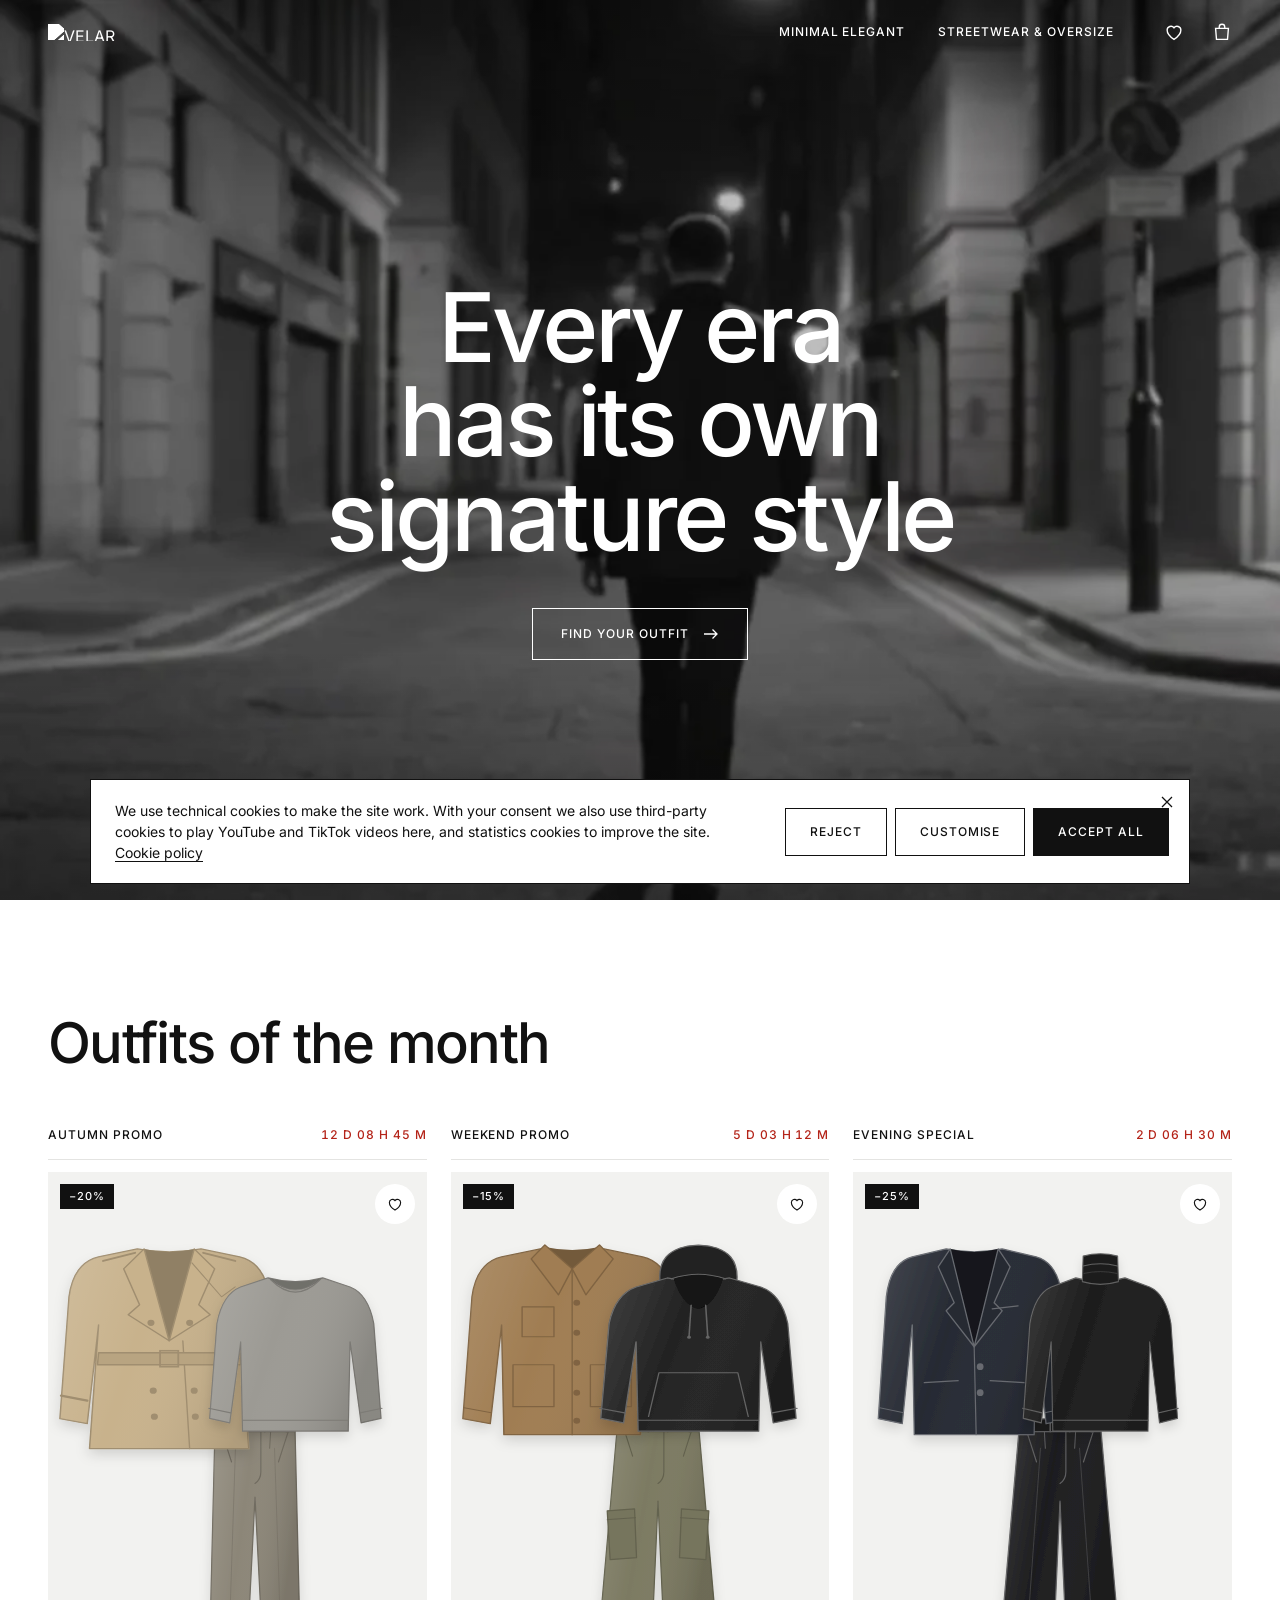
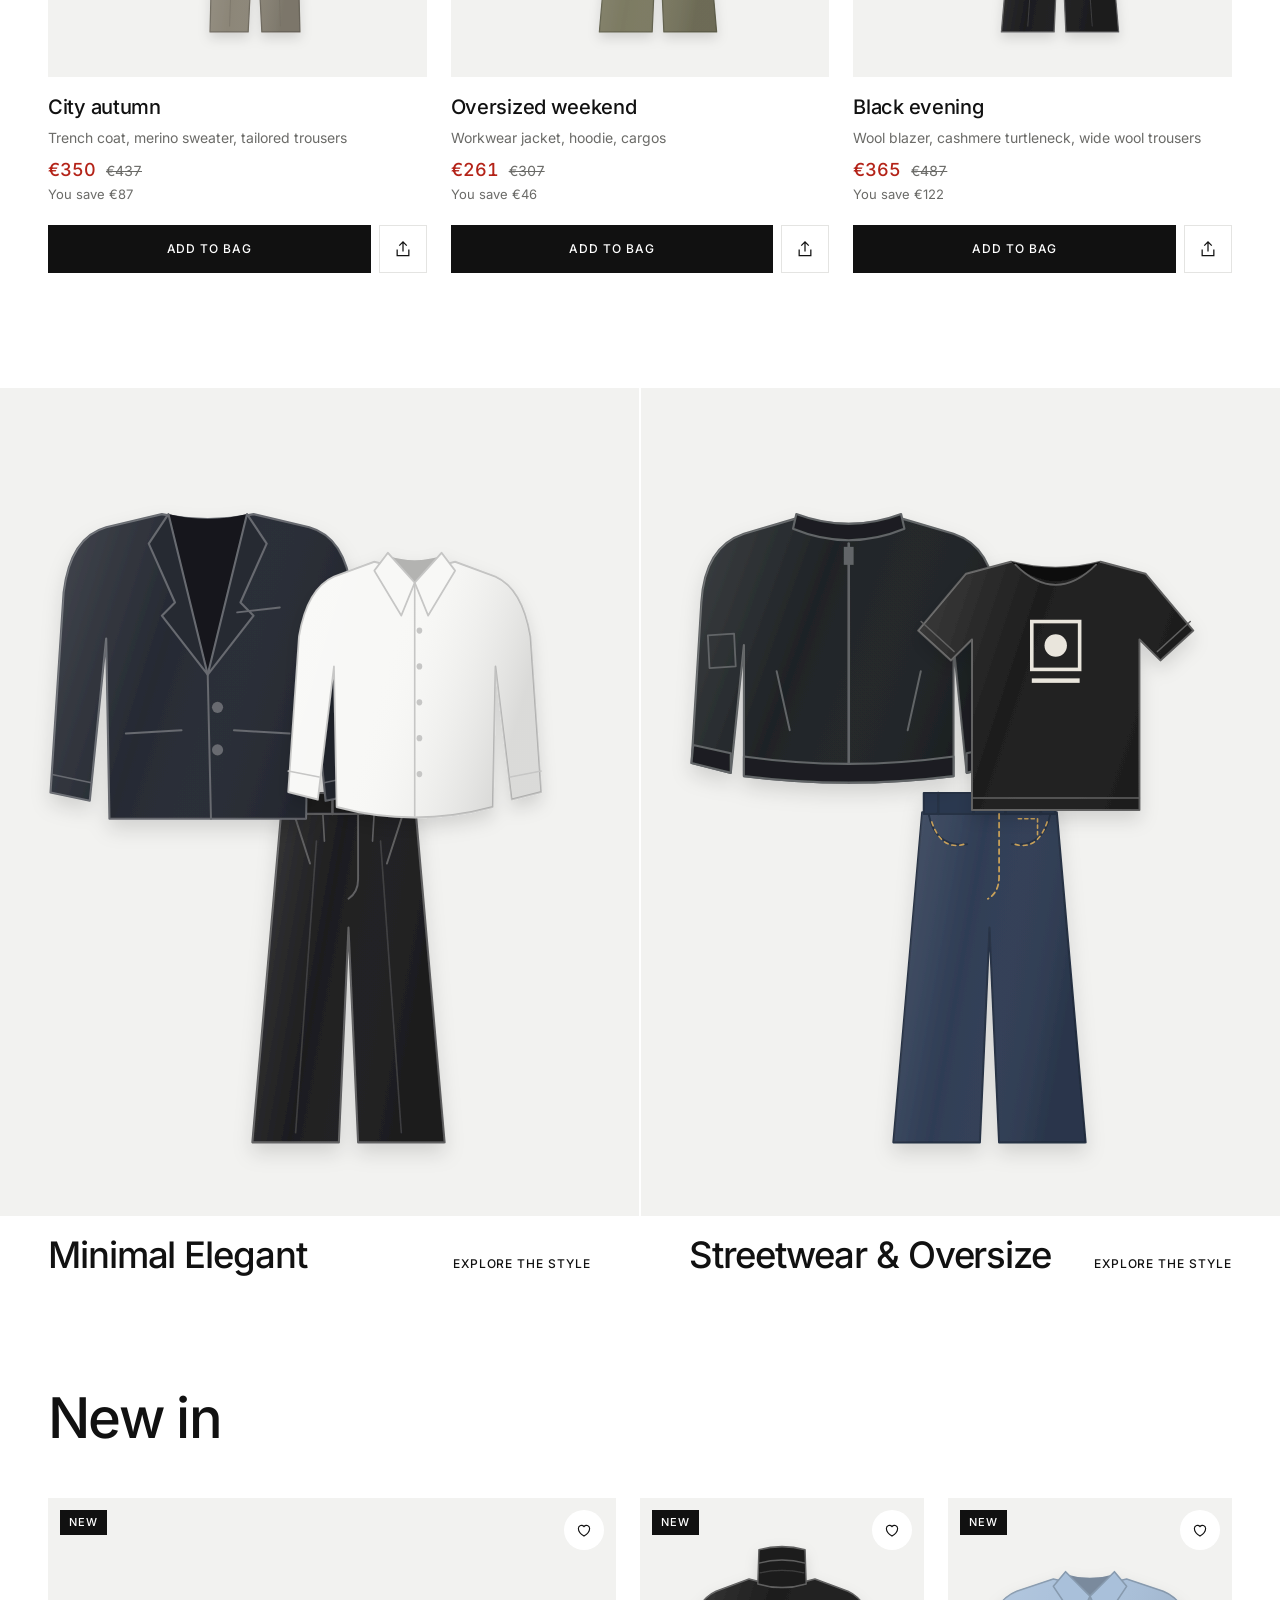
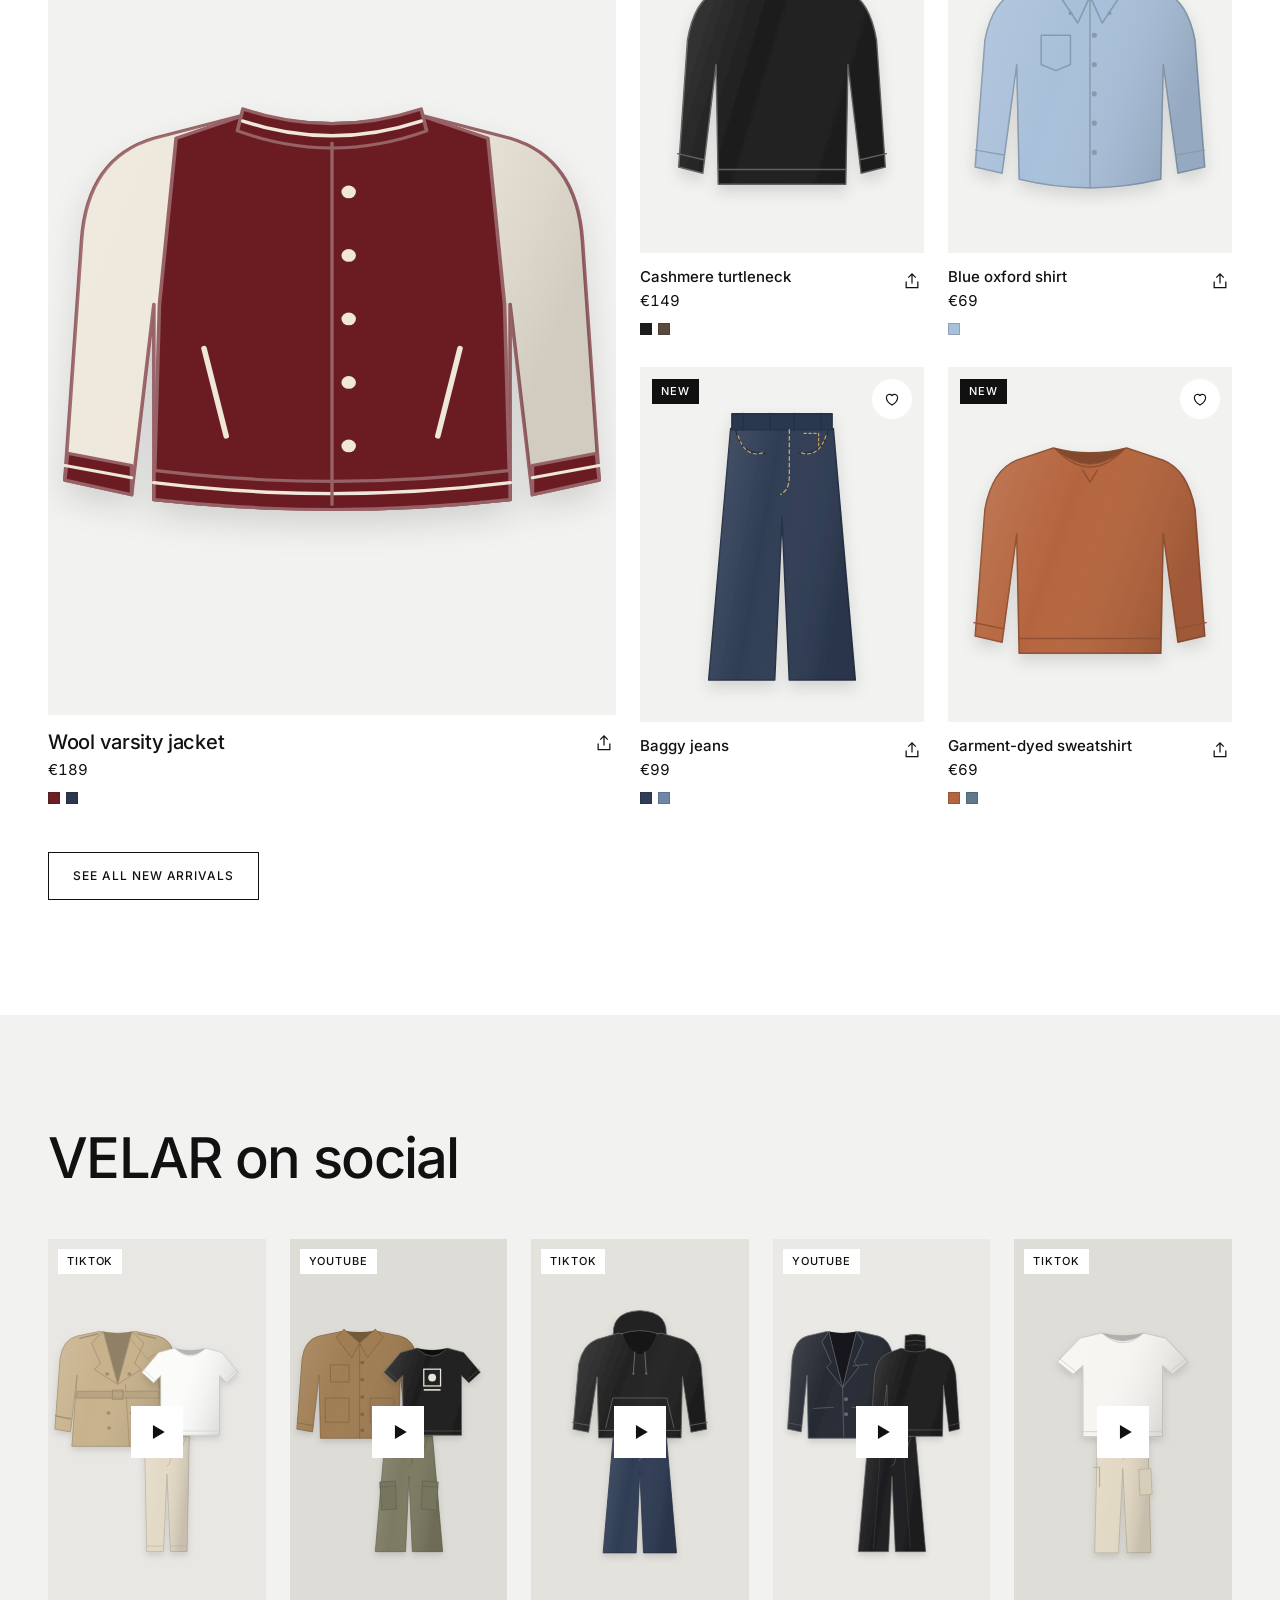
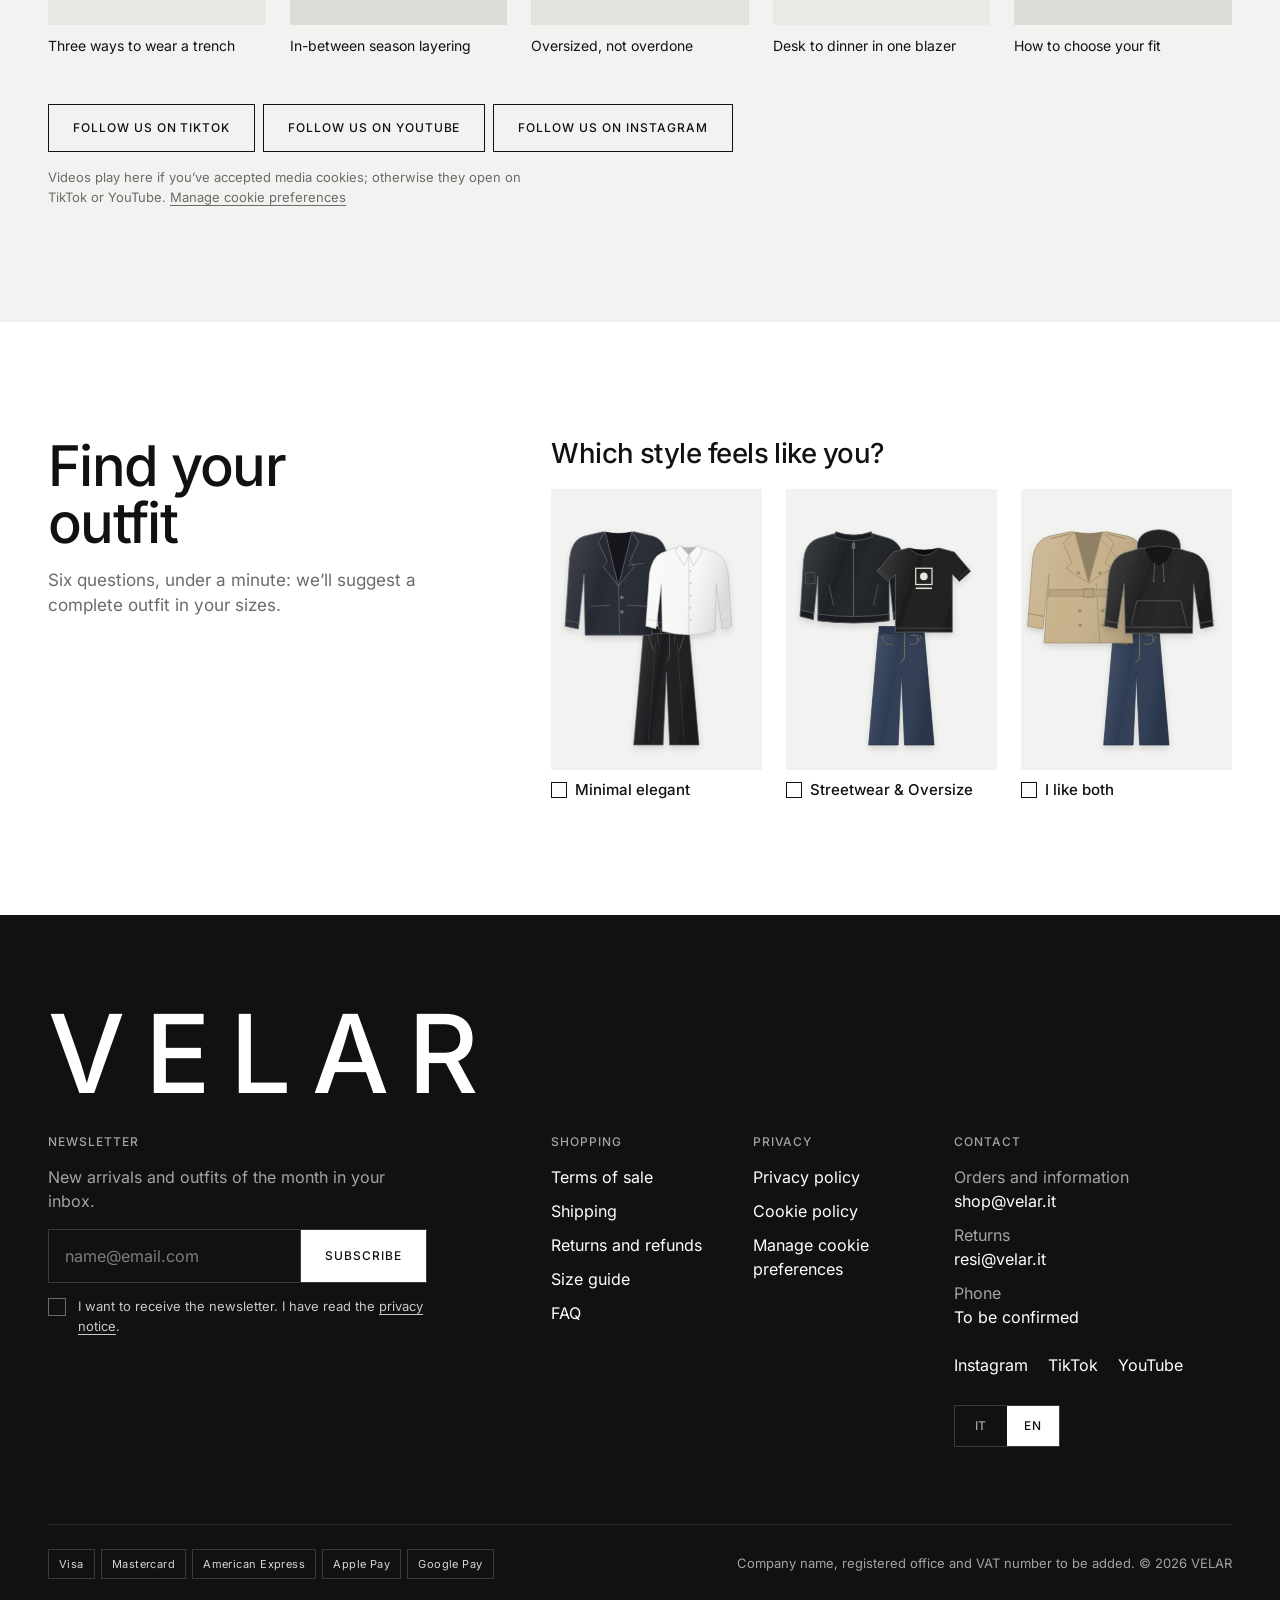
==== commit 6ab1aa32: "secondoPush" ====
--- a/en/index.html
+++ b/en/index.html
@@ -33,21 +33,25 @@
   </defs>
 </svg>
 
-<!-- NAVBAR: le due macro categorie con pannello delle sezioni, logo al centro, preferiti e carrello -->
+<!-- NAVBAR: logo a sinistra; le due macro categorie a destra, prima di preferiti e carrello -->
 <header class="hdr" id="hdr">
   <div class="hdr__in">
     <div class="hdr__left">
       <button class="hdr__btn hdr__menu" id="menuOpen" type="button" aria-controls="mnav" aria-expanded="false" data-i18n-attr="aria-label:nav.menu" aria-label="Open menu">
         <svg viewBox="0 0 24 24" fill="none" stroke="currentColor" stroke-width="1.5" aria-hidden="true"><path d="M3.5 8.5h17M3.5 15.5h17"/></svg>
       </button>
-      <nav class="nav" data-i18n-attr="aria-label:nav.label" aria-label="Categories">
-        <ul class="nav__list">
-          <li><button class="nav__trigger" type="button" data-mega="minimal" aria-expanded="false" aria-controls="mega-minimal" data-i18n="style.minimal">Minimal Elegant</button></li>
-          <li><button class="nav__trigger" type="button" data-mega="street" aria-expanded="false" aria-controls="mega-street" data-i18n="style.street">Streetwear &amp; Oversize</button></li>
-        </ul>
-      </nav>
-    </div>
-    <a class="logo" href="#top" id="logoLink" data-i18n-attr="aria-label:nav.home" aria-label="VELAR, home">Velar</a>
+      <!-- LOGO: sostituire il file assets/img/logo.svg con il logo VELAR (SVG o PNG con fondo trasparente, versione scura)
+           oppure cambiare src. Sopra il video diventa bianco da solo; l'altezza si regola con --logo-h in style.css. -->
+      <a class="logo" href="#top" id="logoLink" data-i18n-attr="aria-label:nav.home" aria-label="VELAR, home">
+        <img class="logo__img" src="../assets/img/logo.svg" alt="VELAR" width="153" height="24" fetchpriority="high">
+      </a>
+    </div>
+    <nav class="nav" data-i18n-attr="aria-label:nav.label" aria-label="Categories">
+      <ul class="nav__list">
+        <li><button class="nav__trigger" type="button" data-mega="minimal" aria-expanded="false" aria-controls="mega-minimal" data-i18n="style.minimal">Minimal Elegant</button></li>
+        <li><button class="nav__trigger" type="button" data-mega="street" aria-expanded="false" aria-controls="mega-street" data-i18n="style.street">Streetwear &amp; Oversize</button></li>
+      </ul>
+    </nav>
     <div class="hdr__icons">
       <button class="hdr__btn" id="favOpen" type="button" data-i18n-attr="aria-label:favs.title" aria-label="Favourites">
         <svg viewBox="0 0 24 24" fill="none" stroke="currentColor" stroke-width="1.5" aria-hidden="true"><path d="M12 20s-7.5-4.6-7.5-10.1A4.2 4.2 0 0 1 12 7.4a4.2 4.2 0 0 1 7.5 2.5C19.5 15.4 12 20 12 20z"/></svg>
@@ -59,9 +63,45 @@
       </button>
     </div>
   </div>
-  <!-- Pannelli delle sezioni (desktop): contenuto generato in app.js -->
-  <div class="mega" id="mega-minimal" hidden></div>
-  <div class="mega" id="mega-street" hidden></div>
+  <!-- Pannelli delle sezioni (desktop) -->
+  <div class="mega" id="mega-minimal" hidden>
+    <div class="wrap grid mega__in">
+      <div class="mega__nav">
+        <ul class="mega__links">
+          <li><a href="/en/minimal-elegant/knitwear" data-page="page.minimal" data-page-name="Minimal Elegant: Knitwear" data-i18n="sec.knit">Knitwear</a></li>
+          <li><a href="/en/minimal-elegant/t-shirts" data-page="page.minimal" data-page-name="Minimal Elegant: T-shirts" data-i18n="sec.tee">T-shirts</a></li>
+          <li><a href="/en/minimal-elegant/trousers" data-page="page.minimal" data-page-name="Minimal Elegant: Trousers" data-i18n="sec.pants">Trousers</a></li>
+          <li><a href="/en/minimal-elegant/jackets" data-page="page.minimal" data-page-name="Minimal Elegant: Jackets" data-i18n="sec.jacket">Jackets</a></li>
+          <li><a href="/en/minimal-elegant/shirts" data-page="page.minimal" data-page-name="Minimal Elegant: Shirts" data-i18n="sec.shirt">Shirts</a></li>
+        </ul>
+        <a class="label mega__all" href="/en/minimal-elegant" data-page="page.minimal">View all Minimal Elegant</a>
+      </div>
+      <div class="mega__slot" id="megaOm-minimal"></div><!-- outfit del mese di questo stile: generato in app.js -->
+      <button class="mega__tile mega__tile--b" type="button" data-act="mega-quiz" data-v="minimal">
+        <span class="ph"><img src="../assets/img/stile-minimal.svg" alt="" width="300" height="400" loading="lazy" decoding="async"></span>
+        <span class="mega__cap"><span class="label" data-i18n="hero.cta">Find your outfit</span><span class="mega__quiz">Six questions and we’ll suggest a Minimal Elegant outfit in your sizes.</span></span>
+      </button>
+    </div>
+  </div>
+  <div class="mega" id="mega-street" hidden>
+    <div class="wrap grid mega__in">
+      <div class="mega__nav">
+        <ul class="mega__links">
+          <li><a href="/en/streetwear-oversize/knitwear" data-page="page.street" data-page-name="Streetwear &amp; Oversize: Knitwear" data-i18n="sec.knit">Knitwear</a></li>
+          <li><a href="/en/streetwear-oversize/t-shirts" data-page="page.street" data-page-name="Streetwear &amp; Oversize: T-shirts" data-i18n="sec.tee">T-shirts</a></li>
+          <li><a href="/en/streetwear-oversize/trousers" data-page="page.street" data-page-name="Streetwear &amp; Oversize: Trousers" data-i18n="sec.pants">Trousers</a></li>
+          <li><a href="/en/streetwear-oversize/jackets" data-page="page.street" data-page-name="Streetwear &amp; Oversize: Jackets" data-i18n="sec.jacket">Jackets</a></li>
+          <li><a href="/en/streetwear-oversize/shirts" data-page="page.street" data-page-name="Streetwear &amp; Oversize: Shirts" data-i18n="sec.shirt">Shirts</a></li>
+        </ul>
+        <a class="label mega__all" href="/en/streetwear-oversize" data-page="page.street">View all Streetwear &amp; Oversize</a>
+      </div>
+      <div class="mega__slot" id="megaOm-street"></div><!-- outfit del mese di questo stile: generato in app.js -->
+      <button class="mega__tile mega__tile--b" type="button" data-act="mega-quiz" data-v="street">
+        <span class="ph"><img src="../assets/img/stile-streetwear.svg" alt="" width="300" height="400" loading="lazy" decoding="async"></span>
+        <span class="mega__cap"><span class="label" data-i18n="hero.cta">Find your outfit</span><span class="mega__quiz">Six questions and we’ll suggest a Streetwear &amp; Oversize outfit in your sizes.</span></span>
+      </button>
+    </div>
+  </div>
 </header>
 <div class="nav-scrim" id="navScrim" hidden></div>
 
@@ -69,11 +109,23 @@
 
   <!-- 1. HERO -->
   <section class="hero" id="top" aria-labelledby="claim">
-    <video class="hero__video" id="heroVideo" muted loop playsinline autoplay preload="metadata" aria-hidden="true" tabindex="-1"></video>
+    <!-- Immagine di riserva: si vede finché il video non mostra il primo fotogramma, o se il video non c'è -->
     <div class="hero__fallback" aria-hidden="true">
-      <div class="hero__art" id="heroArt"></div>
+      <img class="hero__art" src="../assets/img/hero.svg" alt="" width="300" height="400" decoding="async">
       <div class="hero__grain"></div>
     </div>
+    <!-- VIDEO DELLA HERO
+         Il browser usa la prima sorgente adatta allo schermo:
+         - con media="(max-aspect-ratio: 1/1)" la versione verticale per gli schermi in verticale (telefoni, tablet in verticale);
+         - altrimenti la versione orizzontale.
+         Per cambiare video basta cambiare src. Formato consigliato: MP4 H.264 senza audio, sotto i 4 MB, con "faststart".
+         Facoltativo: una versione WebM più leggera va messa PRIMA del rispettivo MP4, con lo stesso media e type="video/webm".
+         poster = immagine mostrata subito, mentre il video carica (il primo fotogramma, in WebP). -->
+    <video class="hero__video" id="heroVideo" autoplay muted loop playsinline preload="auto"
+           poster="../assets/img/hero-poster.webp" aria-hidden="true" tabindex="-1" disablepictureinpicture disableremoteplayback>
+      <source src="../assets/video/hero-mobile.mp4" type="video/mp4" media="(max-aspect-ratio: 1/1)">
+      <source src="../assets/video/hero-desktop.mp4" type="video/mp4">
+    </video>
     <div class="hero__veil" aria-hidden="true"></div>
     <div class="hero__content">
       <h1 class="hero__claim" id="claim" lang="en">Every era has its own signature style</h1>
@@ -99,7 +151,20 @@
   <!-- 3. I DUE STILI (da confermare) -->
   <section class="stl" aria-labelledby="stlTitle">
     <h2 class="sr" id="stlTitle" data-i18n="styles.title">The two styles</h2>
-    <div class="styles" id="styleList" data-reveal></div>
+    <div class="styles" id="styleList" data-reveal>
+      <article class="style" data-ri style="--i:0">
+        <a class="style__link" href="/en/minimal-elegant" data-page="page.minimal">
+          <div class="ph style__ph"><img src="../assets/img/stile-minimal.svg" alt="" width="300" height="400" loading="lazy" decoding="async"></div>
+          <div class="style__meta"><h3 class="style__name" data-i18n="style.minimal">Minimal Elegant</h3><span class="label style__cta" data-i18n="styles.cta">Explore the style</span></div>
+        </a>
+      </article>
+      <article class="style" data-ri style="--i:1">
+        <a class="style__link" href="/en/streetwear-oversize" data-page="page.street">
+          <div class="ph style__ph"><img src="../assets/img/stile-streetwear.svg" alt="" width="300" height="400" loading="lazy" decoding="async"></div>
+          <div class="style__meta"><h3 class="style__name" data-i18n="style.street">Streetwear &amp; Oversize</h3><span class="label style__cta" data-i18n="styles.cta">Explore the style</span></div>
+        </a>
+      </article>
+    </div>
   </section>
 
   <!-- 4. LE NOVITÀ -->
@@ -139,7 +204,20 @@
       </div>
       <div class="qs__ask" data-ri style="--i:1">
         <h3 class="h3 qs__q" id="qsQ" data-i18n="q.style">Which style feels like you?</h3>
-        <div class="opts" id="qsOpts" role="group" aria-labelledby="qsQ"></div>
+        <div class="opts" id="qsOpts" role="group" aria-labelledby="qsQ">
+          <button class="opt" type="button" data-act="invite-opt" data-k="style" data-v="minimal" aria-pressed="false">
+            <span class="ph opt__ph"><img src="../assets/img/stile-minimal.svg" alt="" width="300" height="400" loading="lazy" decoding="async"></span>
+            <span class="opt__label"><span class="opt__box"><svg viewBox="0 0 12 12" fill="none" stroke="currentColor" stroke-width="1.6" aria-hidden="true"><path d="M2 6.2 4.8 9 10 3"/></svg></span><span data-i18n="o.minimal">Minimal elegant</span></span>
+          </button>
+          <button class="opt" type="button" data-act="invite-opt" data-k="style" data-v="street" aria-pressed="false">
+            <span class="ph opt__ph"><img src="../assets/img/stile-streetwear.svg" alt="" width="300" height="400" loading="lazy" decoding="async"></span>
+            <span class="opt__label"><span class="opt__box"><svg viewBox="0 0 12 12" fill="none" stroke="currentColor" stroke-width="1.6" aria-hidden="true"><path d="M2 6.2 4.8 9 10 3"/></svg></span><span data-i18n="o.street">Streetwear &amp; Oversize</span></span>
+          </button>
+          <button class="opt" type="button" data-act="invite-opt" data-k="style" data-v="both" aria-pressed="false">
+            <span class="ph opt__ph"><img src="../assets/img/stile-entrambi.svg" alt="" width="300" height="400" loading="lazy" decoding="async"></span>
+            <span class="opt__label"><span class="opt__box"><svg viewBox="0 0 12 12" fill="none" stroke="currentColor" stroke-width="1.6" aria-hidden="true"><path d="M2 6.2 4.8 9 10 3"/></svg></span><span data-i18n="o.both">I like both</span></span>
+          </button>
+        </div>
       </div>
     </div>
   </section>
@@ -192,7 +270,14 @@
       <div class="ftr__contact">
         <h2 class="label" data-i18n="ftr.contact">Contact</h2>
         <ul id="ftrContacts"></ul>
-        <div class="ftr__social" id="ftrSocial"></div>
+        <!-- Social: sostituire il testo con i loghi ufficiali dei kit grafici delle piattaforme,
+             es. <img src="../assets/img/instagram.svg" alt="Instagram" width="24" height="24">.
+             Gli stessi indirizzi sono usati dai pulsanti «Seguici» della sezione social. -->
+        <div class="ftr__social" id="ftrSocial">
+          <a href="https://www.instagram.com/velar" target="_blank" rel="noopener" data-social="instagram">Instagram</a>
+          <a href="https://www.tiktok.com/@velar" target="_blank" rel="noopener" data-social="tiktok">TikTok</a>
+          <a href="https://www.youtube.com/@velar" target="_blank" rel="noopener" data-social="youtube">YouTube</a>
+        </div>
         <div class="langsel" role="group" data-i18n-attr="aria-label:ftr.lang" aria-label="Language">
           <button type="button" data-lang="it" aria-pressed="true" lang="it" aria-label="Italiano">IT</button>
           <button type="button" data-lang="en" aria-pressed="false" lang="en" aria-label="English">EN</button>
@@ -203,8 +288,15 @@
     <div class="ftr__bottom">
       <div>
         <p class="sr" data-i18n="ftr.pay">Accepted payments</p>
-        <!-- Sostituire con le icone ufficiali dei circuiti (kit grafici di Stripe, Visa, Mastercard, Apple, Google) -->
-        <ul class="pay" id="payList"></ul>
+        <!-- Sostituire il testo con le icone ufficiali dei circuiti (kit grafici di Stripe, Visa, Mastercard, Apple, Google),
+             es. <li><img src="../assets/img/pay-visa.svg" alt="Visa" width="38" height="24"></li> -->
+        <ul class="pay" id="payList">
+          <li>Visa</li>
+          <li>Mastercard</li>
+          <li>American Express</li>
+          <li>Apple Pay</li>
+          <li>Google Pay</li>
+        </ul>
       </div>
       <p class="ftr__dim"><span data-i18n="ftr.company">Company name, registered office and VAT number to be added</span>. © 2026 VELAR</p>
     </div>
@@ -218,7 +310,7 @@
 <aside class="drawer drawer--left mnav" id="mnav" role="dialog" aria-modal="true" aria-labelledby="mnavTitle" hidden>
   <div class="drawer__head">
     <h2 class="sr" id="mnavTitle" data-i18n="nav.menuTitle">Menu</h2>
-    <span class="logo" aria-hidden="true">Velar</span>
+    <span class="logo" aria-hidden="true"><img class="logo__img" src="../assets/img/logo.svg" alt="" width="153" height="24"></span>
     <button class="ibtn ibtn--bare" type="button" data-close data-i18n-attr="aria-label:close" aria-label="Close"><svg viewBox="0 0 24 24" fill="none" stroke="currentColor" stroke-width="1.5" aria-hidden="true"><path d="M5 5l14 14M19 5 5 19"/></svg></button>
   </div>
   <nav class="drawer__body mnav__body" id="mnavBody" data-i18n-attr="aria-label:nav.label" aria-label="Categories"></nav>
--- a/assets/css/fonts.css
+++ b/assets/css/fonts.css
@@ -5,3 +5,5 @@
 @font-face{ font-family:"Inter"; font-style:normal; font-weight:500; font-display:swap;
   src:url("../fonts/inter-latin-500-normal.woff2") format("woff2");
   unicode-range:U+0000-00FF,U+0131,U+0152-0153,U+02BB-02BC,U+02C6,U+02DA,U+02DC,U+0304,U+0308,U+0329,U+2000-206F,U+20AC,U+2122,U+2191,U+2193,U+2212,U+2215,U+FEFF,U+FFFD; }
+
+  
--- a/assets/css/style.css
+++ b/assets/css/style.css
@@ -2,629 +2,646 @@
    VELAR — Home
    Token dell'identità visiva (documento di progetto)
    ========================================================= */
-:root{
-  --bg:#FFFFFF;          /* Bianco: sfondo principale */
-  --surface:#F7F7F6;     /* Grigio tenue: campi e sfondi leggeri */
-  --alt:#F2F2F0;         /* Grigio chiaro: sezioni alternate */
-  --line:#E4E4E2;        /* Grigio linee: bordi 1 px */
-  --muted:#6B6B68;       /* Grigio testo */
-  --ink:#111111;         /* Nero: testi, pulsanti, azioni */
-  --on-ink:#FFFFFF;
-  --red:#B42318;         /* Rosso: solo prezzi scontati e conto alla rovescia */
-  --photo:#F2F2F0;       /* Fondo delle foto: resta chiaro anche in modalità scura */
-
-  --m:16px; --g:16px; --cols:4;           /* mobile: 4 colonne, margini 16 */
-  --font:"Inter", system-ui, -apple-system, "Segoe UI", Roboto, "Helvetica Neue", Arial, sans-serif;
-  --ease:cubic-bezier(.2,.7,.2,1);
-  --hdr:64px;
-  --sec:clamp(72px, 9vw, 136px);
-
-  color-scheme:light;
-  box-sizing:border-box;
-  padding-top:env(safe-area-inset-top, 0px);
-  padding-bottom:env(safe-area-inset-bottom, 0px);
-}
-@media (min-width:768px){ :root{ --m:32px; --g:20px; --cols:8; } }      /* tablet: 8 colonne */
-@media (min-width:1200px){ :root{ --m:48px; --g:24px; --cols:12; } }    /* desktop: 12 colonne, margini 48, spazio 24 */
-
-@media (prefers-color-scheme:dark){
-  :root:not([data-theme="light"]){
+   :root{
+    --bg:#FFFFFF;          /* Bianco: sfondo principale */
+    --surface:#F7F7F6;     /* Grigio tenue: campi e sfondi leggeri */
+    --alt:#F2F2F0;         /* Grigio chiaro: sezioni alternate */
+    --line:#E4E4E2;        /* Grigio linee: bordi 1 px */
+    --muted:#6B6B68;       /* Grigio testo */
+    --ink:#111111;         /* Nero: testi, pulsanti, azioni */
+    --on-ink:#FFFFFF;
+    --red:#B42318;         /* Rosso: solo prezzi scontati e conto alla rovescia */
+    --photo:#F2F2F0;       /* Fondo delle foto: resta chiaro anche in modalità scura */
+  
+    --m:16px; --g:16px; --cols:4;           /* mobile: 4 colonne, margini 16 */
+    --font:"Inter", system-ui, -apple-system, "Segoe UI", Roboto, "Helvetica Neue", Arial, sans-serif;
+    --ease:cubic-bezier(.2,.7,.2,1);
+    --hdr:64px;
+    --logo-h:15px;                          /* altezza del logo nella navbar (mobile) */
+    --logo-filter:none;                     /* logo con i suoi colori sulla barra bianca */
+    --sec:clamp(72px, 9vw, 136px);
+  
+    color-scheme:light;
+    box-sizing:border-box;
+    padding-top:env(safe-area-inset-top, 0px);
+    padding-bottom:env(safe-area-inset-bottom, 0px);
+  }
+  @media (min-width:768px){ :root{ --m:32px; --g:20px; --cols:8; } }      /* tablet: 8 colonne */
+  @media (min-width:1200px){ :root{ --m:48px; --g:24px; --cols:12; } }    /* desktop: 12 colonne, margini 48, spazio 24 */
+  @media (min-width:1024px){ :root{ --logo-h:17px; } }                     /* altezza del logo da desktop */
+  
+  @media (prefers-color-scheme:dark){
+    :root:not([data-theme="light"]){
+      --bg:#111111; --surface:#1A1A19; --alt:#171716; --line:#2C2C2A;
+      --muted:#A3A39F; --ink:#F4F4F2; --on-ink:#111111; --red:#F26B5E;
+      --logo-filter:brightness(0) invert(1);
+      color-scheme:dark;
+    }
+  }
+  :root[data-theme="dark"]{
     --bg:#111111; --surface:#1A1A19; --alt:#171716; --line:#2C2C2A;
     --muted:#A3A39F; --ink:#F4F4F2; --on-ink:#111111; --red:#F26B5E;
+    --logo-filter:brightness(0) invert(1);
     color-scheme:dark;
   }
-}
-:root[data-theme="dark"]{
-  --bg:#111111; --surface:#1A1A19; --alt:#171716; --line:#2C2C2A;
-  --muted:#A3A39F; --ink:#F4F4F2; --on-ink:#111111; --red:#F26B5E;
-  color-scheme:dark;
-}
-
-*,*::before,*::after{ box-sizing:inherit; }
-html{ scroll-padding-top:env(safe-area-inset-top, 0px); -webkit-text-size-adjust:100%; text-size-adjust:100%; }
-body{
-  margin:0; background:var(--bg); color:var(--ink);
-  font-family:var(--font); font-size:16px; line-height:1.5; font-weight:400;
-  -webkit-font-smoothing:antialiased; -moz-osx-font-smoothing:grayscale;
-  overflow-x:hidden;
-}
-body::before{ content:""; position:fixed; inset:0 0 auto; height:env(safe-area-inset-top, 0px); z-index:10; background:transparent; transition:background .3s; }
-body.hdr-solid::before{ background:var(--bg); }
-img,svg,video{ display:block; max-width:100%; }
-button,input,select{ font:inherit; color:inherit; }
-button{ background:none; border:0; padding:0; cursor:pointer; border-radius:0; }
-a{ color:inherit; text-decoration:none; }
-h1,h2,h3,h4,p,ul,ol,figure{ margin:0; }
-ul,ol{ padding:0; list-style:none; }
-s{ text-decoration-thickness:1px; }
-[hidden]{ display:none !important; }
-
-:focus{ outline:none; }
-:focus-visible{ outline:2px solid var(--ink); outline-offset:3px; }
-.hero :focus-visible, .ftr :focus-visible{ outline-color:#fff; }
-[tabindex="-1"]:focus, [tabindex="-1"]:focus-visible{ outline:none; }
-
-.sr{ position:absolute !important; width:1px; height:1px; padding:0; margin:-1px; overflow:hidden; clip:rect(0 0 0 0); white-space:nowrap; border:0; }
-.skip{ position:fixed; top:8px; left:8px; z-index:200; background:var(--ink); color:var(--on-ink); padding:12px 16px; transform:translateY(-200%); }
-.skip:focus{ transform:none; }
-
-/* ---------- Tipografia ---------- */
-.label{ font-size:12px; line-height:1.2; letter-spacing:.08em; text-transform:uppercase; font-weight:500; }
-.h2{ font-size:clamp(2rem, 1.2rem + 3.2vw, 3.5rem); line-height:1.02; letter-spacing:-.03em; font-weight:500; }
-.h3{ font-size:clamp(1.25rem, 1rem + .9vw, 1.75rem); line-height:1.15; letter-spacing:-.02em; font-weight:500; }
-.muted{ color:var(--muted); }
-.num{ font-variant-numeric:tabular-nums; }
-
-/* ---------- Layout ---------- */
-.wrap{ padding-inline:var(--m); max-width:1760px; margin-inline:auto; }
-.grid{ display:grid; grid-template-columns:repeat(var(--cols), minmax(0,1fr)); column-gap:var(--g); }
-.sec{ padding-block:var(--sec); }
-.sec--alt{ background:var(--alt); }
-.sec__head{ display:flex; align-items:flex-end; justify-content:space-between; gap:24px; margin-bottom:clamp(28px, 4vw, 56px); }
-
-/* ---------- Pulsanti ---------- */
-.btn{
-  position:relative; display:inline-flex; align-items:center; justify-content:center; gap:12px;
-  min-height:48px; padding:0 24px; border:1px solid var(--ink);
-  font-size:12px; line-height:1; letter-spacing:.08em; text-transform:uppercase; font-weight:500;
-  transition:background .25s var(--ease), color .25s var(--ease), border-color .25s var(--ease);
-  white-space:nowrap;
-}
-.btn--solid{ background:var(--ink); color:var(--on-ink); }
-.btn--solid:hover{ background:transparent; color:var(--ink); }
-.btn--ghost{ background:transparent; color:var(--ink); }
-.btn--ghost:hover{ background:var(--ink); color:var(--on-ink); }
-.btn--block{ width:100%; }
-.btn:disabled{ opacity:.35; cursor:not-allowed; }
-.btn--solid:disabled:hover{ background:var(--ink); color:var(--on-ink); }
-.btn svg{ width:16px; height:16px; flex:none; }
-
-.ibtn{ display:inline-grid; place-items:center; width:48px; height:48px; border:1px solid var(--line); flex:none; transition:border-color .2s; }
-.ibtn:hover{ border-color:var(--ink); }
-.ibtn svg{ width:20px; height:20px; }
-.ibtn--bare{ border-color:transparent; }
-.ibtn--bare:hover{ border-color:transparent; opacity:.6; }
-
-.tlink{ text-decoration:underline; text-underline-offset:4px; text-decoration-thickness:1px; }
-.tlink:hover{ text-decoration-thickness:2px; }
-
-/* ---------- Navbar ---------- */
-.hdr{
-  position:fixed; top:0; left:0; right:0; z-index:50;
-  padding-top:env(safe-area-inset-top, 0px);
-  color:#fff; border-bottom:1px solid transparent;
-  transition:background .3s, color .3s, border-color .3s, transform .4s var(--ease);
-}
-.hdr.is-solid, .hdr.has-mega{ background:var(--bg); color:var(--ink); border-bottom-color:var(--line); }
-.hdr.is-hidden{ transform:translateY(-100%); }
-.hdr__in{ position:relative; height:var(--hdr); display:grid; grid-template-columns:1fr auto 1fr; align-items:center; padding-inline:var(--m); }
-.hdr__left{ display:flex; align-items:center; justify-self:start; min-width:0; }
-.logo{ justify-self:center; font-size:17px; font-weight:500; letter-spacing:.36em; margin-right:-.36em; text-transform:uppercase; }
-.hdr__icons{ justify-self:end; display:flex; gap:4px; margin-right:-12px; }
-.hdr__btn{ position:relative; display:grid; place-items:center; width:44px; height:44px; }
-.hdr__btn svg{ width:22px; height:22px; }
-.hdr__menu{ margin-left:-11px; }
-.count{ position:absolute; top:5px; right:3px; min-width:17px; height:17px; padding:0 4px; display:grid; place-items:center; font-size:10px; font-weight:500; line-height:1; background:#fff; color:#111; font-variant-numeric:tabular-nums; }
-.hdr.is-solid .count, .hdr.has-mega .count{ background:var(--ink); color:var(--on-ink); }
-.count:empty{ display:none; }
-
-.nav{ display:none; }
-@media (min-width:1024px){
-  .nav{ display:block; }
-  .hdr__menu{ display:none; }
-}
-.nav__list{ display:flex; gap:clamp(24px, 2.6vw, 40px); }
-.nav__trigger{
-  position:relative; height:var(--hdr); display:inline-flex; align-items:center; white-space:nowrap;
-  font-size:12px; line-height:1; letter-spacing:.08em; text-transform:uppercase; font-weight:500;
-}
-.nav__trigger::after{ content:""; position:absolute; left:0; right:.08em; bottom:calc(50% - 12px); height:1px; background:currentColor; transform:scaleX(0); transform-origin:left center; transition:transform .35s var(--ease); }
-.nav__trigger:hover::after, .nav__trigger[aria-expanded="true"]::after{ transform:scaleX(1); }
-.nav__trigger:focus-visible{ outline-offset:6px; }
-
-/* Pannello delle sezioni */
-.mega{
-  position:absolute; left:0; right:0; top:100%;
-  background:var(--bg); color:var(--ink); border-top:1px solid var(--line); border-bottom:1px solid var(--line);
-  max-height:calc(100vh - var(--hdr) - env(safe-area-inset-top, 0px)); overflow-y:auto;
-  opacity:0; transform:translateY(-8px); transition:opacity .25s var(--ease), transform .35s var(--ease);
-}
-.mega.is-open{ opacity:1; transform:none; }
-.mega__in{ padding-block:clamp(32px, 4vw, 48px) clamp(40px, 5vw, 56px); align-items:start; row-gap:24px; }
-.mega__nav{ grid-column:1 / span 5; display:flex; flex-direction:column; align-items:flex-start; }
-.mega__links a{ display:inline-block; padding:3px 0; font-size:clamp(1.75rem, 1rem + 1.2vw, 2.5rem); line-height:1.15; letter-spacing:-.03em; font-weight:500; transition:color .2s; }
-.mega__links:hover a, .mega__links:focus-within a{ color:var(--muted); }
-.mega__links a:hover, .mega__links a:focus-visible{ color:var(--ink); }
-.mega__all{ margin-top:28px; position:relative; padding-bottom:4px; }
-.mega__all::after, .mnav__all::after{ content:""; position:absolute; left:0; right:.08em; bottom:0; height:1px; background:currentColor; transform-origin:left center; transition:transform .35s var(--ease); }
-.mega__all:hover::after, .mnav__all:hover::after{ transform:scaleX(.4); }
-.mega__tile{ display:flex; flex-direction:column; gap:12px; text-align:left; }
-.mega__tile--a{ grid-column:7 / span 3; }
-.mega__tile--b{ grid-column:10 / span 3; }
-@media (min-width:1024px) and (max-width:1199px){
-  .mega__nav{ grid-column:1 / span 4; }
-  .mega__tile--a{ grid-column:5 / span 2; }
-  .mega__tile--b{ grid-column:7 / span 2; }
-}
-.mega__tile .ph{ aspect-ratio:4/5; max-height:min(44vh, 440px); }
-.mega__tile .ph svg{ transition:transform .8s var(--ease); }
-.mega__tile:hover .ph svg{ transform:scale(1.03); }
-.mega__cap{ display:flex; flex-direction:column; gap:4px; font-size:15px; line-height:1.35; }
-.mega__cap .label{ color:var(--muted); }
-.mega__cap strong{ font-weight:500; }
-.mega__cap .price{ font-size:14px; }
-.mega__cap .price__now{ font-size:14px; }
-.mega__cap .price__was{ font-size:13px; }
-.nav-scrim{ position:fixed; inset:0; z-index:45; background:rgba(17,17,17,.28); opacity:0; transition:opacity .3s var(--ease); }
-.nav-scrim.is-on{ opacity:1; }
-
-/* Menu mobile */
-.drawer.drawer--left{ left:0; right:auto; transform:translateX(-100%); box-shadow:1px 0 0 var(--line); }
-.drawer.drawer--left.is-open{ transform:none; }
-.mnav{ width:min(440px, 100%); }
-.mnav .drawer__head .logo{ font-size:15px; }
-.mnav__body{ padding-top:16px; }
-.mnav__cat{
-  width:100%; display:flex; justify-content:space-between; align-items:center; gap:16px; padding:22px 0; text-align:left;
-  font-size:clamp(1.75rem, 1.3rem + 2vw, 2.25rem); line-height:1.08; letter-spacing:-.03em; font-weight:500; border-bottom:1px solid var(--line);
-}
-.mnav__ico{ position:relative; width:18px; height:18px; flex:none; }
-.mnav__ico::before, .mnav__ico::after{ content:""; position:absolute; left:0; right:0; top:50%; height:1.5px; margin-top:-.75px; background:currentColor; transition:transform .3s var(--ease); }
-.mnav__ico::after{ transform:rotate(90deg); }
-.mnav__cat[aria-expanded="true"] .mnav__ico::after{ transform:rotate(0deg); }
-.mnav__sub{ padding:12px 0 24px; border-bottom:1px solid var(--line); }
-.mnav__sub a{ display:block; padding:9px 0; font-size:19px; letter-spacing:-.01em; }
-.mnav__sub .mnav__all{ display:inline-block; position:relative; margin-top:10px; padding:0 0 4px; font-size:12px; letter-spacing:.08em; }
-.mnav__quiz{ margin-top:32px; }
-.mnav .langsel--light{ margin-top:0; border-color:var(--line); }
-.mnav .langsel--light button{ color:var(--muted); }
-.mnav .langsel--light button[aria-pressed="true"]{ background:var(--ink); color:var(--on-ink); }
-
-/* ---------- 1. Hero ---------- */
-.hero{ position:relative; height:100vh; height:100svh; min-height:560px; overflow:hidden; background:#151515; color:#fff; isolation:isolate; }
-.hero__video, .hero__fallback{ position:absolute; inset:0; width:100%; height:100%; object-fit:cover; }
-.hero__fallback{ display:none; overflow:hidden; background:#161616; }
-.hero.no-video .hero__fallback{ display:block; }
-.hero__fallback::before, .hero__fallback::after{
-  content:""; position:absolute; inset:-25%;
-  background:
-    radial-gradient(36% 30% at 32% 42%, rgba(255,255,255,.17), transparent 70%),
-    radial-gradient(30% 26% at 72% 64%, rgba(232,228,220,.11), transparent 70%);
-  animation:drift 22s ease-in-out infinite alternate;
-}
-.hero__fallback::after{
-  background:radial-gradient(28% 40% at 62% 28%, rgba(255,255,255,.09), transparent 70%);
-  animation-duration:30s; animation-direction:alternate-reverse;
-}
-.hero__art{ position:absolute; left:50%; top:50%; width:min(70vh, 92vw); transform:translate(-50%,-50%); opacity:.13; animation:breathe 26s ease-in-out infinite alternate; }
-.hero__art svg{ width:100%; height:auto; }
-.hero__grain{ position:absolute; inset:0; opacity:.16; mix-blend-mode:overlay;
-  background-image:url("data:image/svg+xml,%3Csvg xmlns='http://www.w3.org/2000/svg' width='180' height='180'%3E%3Cfilter id='n'%3E%3CfeTurbulence type='fractalNoise' baseFrequency='.9' numOctaves='2' stitchTiles='stitch'/%3E%3C/filter%3E%3Crect width='100%25' height='100%25' filter='url(%23n)'/%3E%3C/svg%3E"); }
-@keyframes drift{ from{ transform:translate3d(-5%,-3%,0) scale(1); } to{ transform:translate3d(5%,4%,0) scale(1.12); } }
-@keyframes breathe{ from{ transform:translate(-50%,-50%) scale(1); } to{ transform:translate(-50%,-52%) scale(1.06); } }
-.hero__veil{ position:absolute; inset:0; background:
-  linear-gradient(to bottom, rgba(0,0,0,.34) 0%, rgba(0,0,0,0) 22%, rgba(0,0,0,0) 72%, rgba(0,0,0,.28) 100%),
-  rgba(0,0,0,.26); }
-.hero__content{ position:relative; z-index:2; height:100%; display:flex; flex-direction:column; align-items:center; justify-content:center; text-align:center; padding:calc(var(--hdr) + 24px) var(--m) 48px; }
-.hero__claim{ max-width:13ch; font-size:clamp(2.6rem, 1.2rem + 6.2vw, 6rem); line-height:.98; letter-spacing:-.035em; font-weight:500; text-wrap:balance; }
-.hero__cta{ margin-top:clamp(32px, 5vh, 56px); }
-
-.btn-hero{
-  position:relative; overflow:hidden; display:inline-flex; align-items:center; gap:14px;
-  min-height:52px; padding:0 28px; border:1px solid #fff; color:#fff; background:transparent;
-  font-size:12px; letter-spacing:.08em; text-transform:uppercase; font-weight:500;
-  transition:color .45s var(--ease);
-}
-.btn-hero::before{ content:""; position:absolute; inset:0; background:#fff; transform:scaleX(0); transform-origin:left center; transition:transform .45s var(--ease); z-index:-1; }
-.btn-hero{ isolation:isolate; }
-.btn-hero svg{ width:16px; height:16px; transition:transform .45s var(--ease); }
-.btn-hero:hover, .btn-hero:focus-visible{ color:#111; }
-.btn-hero:hover::before, .btn-hero:focus-visible::before{ transform:scaleX(1); }
-.btn-hero:hover svg, .btn-hero:focus-visible svg{ transform:translateX(5px); }
-
-/* ---------- Foto (segnaposto illustrati) ---------- */
-.ph{ position:relative; background:var(--photo); overflow:hidden; }
-.ph > svg{ width:100%; height:100%; }
-.ph--45{ aspect-ratio:4/5; }
-.ph--34{ aspect-ratio:3/4; }
-.ph--916{ aspect-ratio:9/16; }
-
-/* Preferiti: l'unico elemento circolare */
-.fav{
-  position:absolute; top:12px; right:12px; z-index:2;
-  width:40px; height:40px; border-radius:50%; display:grid; place-items:center;
-  background:#fff; color:#111; transition:transform .2s var(--ease);
-}
-.fav svg{ width:18px; height:18px; }
-.fav:hover{ transform:scale(1.06); }
-.fav[aria-pressed="true"] svg path{ fill:#111; }
-.fav:focus-visible{ outline-color:#111; }
-
-.tag{ position:absolute; top:12px; left:12px; z-index:2; background:#111; color:#fff; padding:7px 9px; font-size:11px; letter-spacing:.08em; text-transform:uppercase; font-weight:500; line-height:1; }
-.tag--light{ background:#fff; color:#111; }
-
-/* Prezzi */
-.price{ display:flex; flex-wrap:wrap; align-items:baseline; column-gap:10px; row-gap:2px; }
-.price__now{ font-size:18px; font-weight:500; font-variant-numeric:tabular-nums; }
-.price__now.is-sale{ color:var(--red); }
-.price__was{ color:var(--muted); font-size:14px; font-variant-numeric:tabular-nums; }
-.price__save{ color:var(--muted); font-size:13px; width:100%; }
-
-/* ---------- Caroselli (mobile) ---------- */
-.rail{ display:flex; gap:var(--g); overflow-x:auto; scroll-snap-type:x mandatory; overscroll-behavior-x:contain;
-  margin-inline:calc(var(--m) * -1); padding-inline:var(--m); scroll-padding-inline:var(--m);
-  scrollbar-width:none; -webkit-overflow-scrolling:touch; contain:paint; }
-.rail::-webkit-scrollbar{ display:none; }
-.rail > *{ scroll-snap-align:start; flex:0 0 auto; }
-
-/* ---------- 2. Outfit del mese ---------- */
-.om .rail > .ocard{ width:84%; }
-@media (min-width:768px){ .om .rail > .ocard{ width:46%; } }
-@media (min-width:1024px){
-  .om .rail{ display:grid; grid-template-columns:repeat(3, minmax(0,1fr)); overflow:visible; margin:0; padding:0; contain:none; }
-  .om .rail > .ocard{ width:auto; }
-}
-.ocard{ display:flex; flex-direction:column; }
-.ocard__promo{ display:flex; justify-content:space-between; align-items:center; gap:12px; padding-bottom:12px; margin-bottom:12px; border-bottom:1px solid var(--line); min-height:37px; }
-.cd{ color:var(--red); font-variant-numeric:tabular-nums; }
-.cd--off{ color:var(--muted); }
-.ocard__media{ position:relative; }
-.ocard__media > a{ display:block; }
-.ocard__body{ padding-top:18px; display:flex; flex-direction:column; gap:8px; flex:1; }
-.ocard__name{ font-size:20px; line-height:1.2; font-weight:500; letter-spacing:-.015em; }
-.ocard__name a:hover{ text-decoration:underline; text-underline-offset:4px; text-decoration-thickness:1px; }
-.ocard__items{ color:var(--muted); font-size:14px; }
-.ocard__actions{ display:flex; gap:8px; margin-top:auto; padding-top:12px; }
-.ocard__actions .btn{ flex:1; }
-
-/* ---------- 3. I due stili ---------- */
-.styles{ display:grid; grid-template-columns:1fr; gap:48px; }
-@media (min-width:768px){ .styles{ grid-template-columns:1fr 1fr; gap:2px; } }
-.style__link{ display:block; }
-.style__ph{ aspect-ratio:4/5; }
-@media (min-width:1200px){ .style__ph{ aspect-ratio:auto; height:min(92svh, 980px); } }
-.style__ph svg{ transition:transform 1.2s var(--ease); }
-.style__link:hover .style__ph svg{ transform:scale(1.025); }
-.style__meta{ display:flex; justify-content:space-between; align-items:baseline; gap:16px; padding:20px var(--m) 0; }
-.style__name{ font-size:clamp(1.5rem, 1rem + 1.6vw, 2.5rem); line-height:1.05; letter-spacing:-.03em; font-weight:500; }
-.style__cta{ white-space:nowrap; }
-.style__link:hover .style__cta{ text-decoration:underline; text-underline-offset:4px; }
-
-/* ---------- 4. Le novità ---------- */
-.nw .rail > .pcard{ width:72%; }
-@media (min-width:768px){ .nw .rail > .pcard{ width:40%; } }
-@media (min-width:1024px){
-  /* un prodotto grande a metà larghezza, quattro più piccoli in griglia 2×2 */
-  .nw .rail{ display:grid; grid-template-columns:2fr 1fr 1fr; column-gap:var(--g); row-gap:32px; overflow:visible; margin:0; padding:0; contain:none; }
-  .nw .rail > .pcard{ width:auto; }
-  .nw .rail > .pcard--lead{ grid-row:1 / span 2; }
-  .nw .pcard--lead .pcard__media{ flex:1; display:flex; flex-direction:column; }
-  .nw .pcard--lead .pcard__media > a{ flex:1; display:flex; }
-  .nw .pcard--lead .ph{ aspect-ratio:auto; flex:1; min-height:480px; }
-}
-.nw__foot{ margin-top:clamp(28px, 4vw, 48px); }
-
-.pcard{ display:flex; flex-direction:column; min-width:0; }
-.pcard__media{ position:relative; }
-.pcard__media > a{ display:block; }
-.pcard__body{ padding-top:14px; display:grid; grid-template-columns:1fr auto; column-gap:12px; row-gap:4px; align-items:start; }
-.pcard__name{ font-size:15px; font-weight:500; line-height:1.3; }
-.pcard--lead .pcard__name{ font-size:20px; letter-spacing:-.015em; }
-.pcard__name a:hover{ text-decoration:underline; text-underline-offset:4px; text-decoration-thickness:1px; }
-.pcard__price{ font-size:15px; font-variant-numeric:tabular-nums; }
-.pcard__body .ibtn{ grid-row:1 / span 3; grid-column:2; width:40px; height:40px; margin-top:-6px; margin-right:-8px; border-color:transparent; }
-.pcard__body .ibtn:hover{ border-color:var(--line); }
-.swatches{ display:flex; gap:6px; margin-top:6px; align-items:center; }
-.swatches li{ width:12px; height:12px; border:1px solid rgba(17,17,17,.18); }
-.swatches .more{ width:auto; height:auto; border:0; font-size:12px; color:var(--muted); }
-
-.sizes-hover{
-  position:absolute; left:12px; right:12px; bottom:12px; z-index:2;
-  display:none; align-items:center; flex-wrap:wrap; gap:4px; padding:10px; background:#fff; color:#111;
-  opacity:0; transform:translateY(8px); transition:opacity .25s var(--ease), transform .25s var(--ease);
-}
-.sizes-hover .label{ width:100%; margin-bottom:4px; color:#6B6B68; }
-.sizes-hover button{ min-width:40px; height:34px; padding:0 8px; border:1px solid #E4E4E2; font-size:13px; font-variant-numeric:tabular-nums; }
-.sizes-hover button:hover:not(:disabled){ border-color:#111; background:#111; color:#fff; }
-.sizes-hover button:disabled{ color:#A8A8A4; text-decoration:line-through; cursor:not-allowed; }
-.sizes-hover button:focus-visible{ outline-color:#111; }
-.plus{ position:absolute; right:12px; bottom:12px; z-index:2; width:40px; height:40px; display:grid; place-items:center; background:#fff; color:#111; }
-.plus svg{ width:18px; height:18px; }
-.plus:focus-visible{ outline-color:#111; }
-@media (hover:hover) and (pointer:fine){
-  .sizes-hover{ display:flex; }
-  .pcard__media:hover .sizes-hover, .pcard__media:focus-within .sizes-hover{ opacity:1; transform:none; }
-  .plus{ display:none; }
-}
-
-/* ---------- 5. Social ---------- */
-.so .rail > .vid{ width:46%; }
-@media (min-width:768px){ .so .rail > .vid{ width:30%; } }
-@media (min-width:1200px){
-  .so .rail{ display:grid; grid-template-columns:repeat(var(--n, 5), minmax(0,1fr)); overflow:visible; margin:0; padding:0; contain:none; }
-  .so .rail > .vid{ width:auto; }
-}
-.vid__btn{ display:block; width:100%; text-align:left; }
-.vid__ph{ aspect-ratio:9/16; }
-.vid__plat{ position:absolute; top:10px; left:10px; z-index:2; }
-.vid__play{ position:absolute; left:50%; top:50%; width:52px; height:52px; margin:-26px 0 0 -26px; display:grid; place-items:center; background:#fff; color:#111; z-index:2; transition:transform .25s var(--ease); }
-.vid__play svg{ width:18px; height:18px; margin-left:3px; }
-.vid__btn:hover .vid__play{ transform:scale(1.08); }
-.vid__title{ display:block; margin-top:12px; font-size:14px; line-height:1.35; }
-.so__follow{ display:flex; flex-wrap:wrap; gap:8px; margin-top:clamp(28px, 4vw, 48px); }
-.so__note{ margin-top:16px; font-size:13px; color:var(--muted); max-width:62ch; }
-.so__note button{ text-decoration:underline; text-underline-offset:3px; }
-
-/* ---------- 6. Scopri il tuo outfit ---------- */
-.qs{ row-gap:32px; }
-.qs__intro{ grid-column:1 / -1; }
-.qs__ask{ grid-column:1 / -1; }
-@media (min-width:1200px){
-  .qs__intro{ grid-column:1 / span 4; align-self:start; position:sticky; top:calc(var(--hdr) + 32px); }
-  .qs__ask{ grid-column:6 / span 7; }
-}
-.qs__text{ margin-top:16px; color:var(--muted); max-width:38ch; font-size:17px; }
-.qs__q{ margin-bottom:20px; }
-.opts{ display:grid; grid-template-columns:repeat(3, minmax(0,1fr)); gap:var(--g); }
-.opts--4{ grid-template-columns:repeat(2, minmax(0,1fr)); }
-@media (min-width:768px){ .opts--4{ grid-template-columns:repeat(4, minmax(0,1fr)); } }
-.opt{ display:flex; flex-direction:column; text-align:left; gap:10px; }
-.opt__ph{ aspect-ratio:3/4; outline:1px solid transparent; outline-offset:0; transition:outline-color .2s; }
-.opt__ph svg{ transition:transform .6s var(--ease); }
-.opt:hover .opt__ph svg{ transform:scale(1.03); }
-.opt__label{ font-size:15px; font-weight:500; line-height:1.3; display:flex; gap:8px; align-items:flex-start; }
-.opt__box{ width:16px; height:16px; border:1px solid var(--ink); flex:none; margin-top:2px; display:grid; place-items:center; }
-.opt__box svg{ width:12px; height:12px; opacity:0; }
-.opt[aria-pressed="true"] .opt__ph{ outline:2px solid var(--ink); outline-offset:-2px; }
-.opt[aria-pressed="true"] .opt__box{ background:var(--ink); color:var(--on-ink); }
-.opt[aria-pressed="true"] .opt__box svg{ opacity:1; }
-@media (max-width:480px){ .opts:not(.opts--4) .opt__label{ font-size:13px; } }
-
-/* ---------- 7. Footer ---------- */
-.ftr{ background:#111; color:#fff; padding-block:clamp(56px, 7vw, 96px) 32px; }
-.ftr a:hover{ text-decoration:underline; text-underline-offset:4px; }
-.ftr .muted, .ftr__dim{ color:#A3A39F; }
-.ftr__top{ row-gap:48px; }
-.ftr__news{ grid-column:1 / -1; }
-.ftr__col{ grid-column:span 2; }
-.ftr__contact{ grid-column:1 / -1; }
-@media (min-width:768px){
-  .ftr__news{ grid-column:1 / span 8; }
-  .ftr__col{ grid-column:span 3; }
-  .ftr__contact{ grid-column:span 5; }
-}
-@media (min-width:1200px){
-  .ftr__news{ grid-column:1 / span 4; }
+  
+  *,*::before,*::after{ box-sizing:inherit; }
+  html{ scroll-padding-top:env(safe-area-inset-top, 0px); -webkit-text-size-adjust:100%; text-size-adjust:100%; }
+  body{
+    margin:0; background:var(--bg); color:var(--ink);
+    font-family:var(--font); font-size:16px; line-height:1.5; font-weight:400;
+    -webkit-font-smoothing:antialiased; -moz-osx-font-smoothing:grayscale;
+    overflow-x:hidden;
+  }
+  body::before{ content:""; position:fixed; inset:0 0 auto; height:env(safe-area-inset-top, 0px); z-index:10; background:transparent; transition:background .3s; }
+  body.hdr-solid::before{ background:var(--bg); }
+  img,svg,video{ display:block; max-width:100%; }
+  button,input,select{ font:inherit; color:inherit; }
+  button{ background:none; border:0; padding:0; cursor:pointer; border-radius:0; }
+  a{ color:inherit; text-decoration:none; }
+  h1,h2,h3,h4,p,ul,ol,figure{ margin:0; }
+  ul,ol{ padding:0; list-style:none; }
+  s{ text-decoration-thickness:1px; }
+  [hidden]{ display:none !important; }
+  
+  :focus{ outline:none; }
+  :focus-visible{ outline:2px solid var(--ink); outline-offset:3px; }
+  .hero :focus-visible, .ftr :focus-visible{ outline-color:#fff; }
+  [tabindex="-1"]:focus, [tabindex="-1"]:focus-visible{ outline:none; }
+  
+  .sr{ position:absolute !important; width:1px; height:1px; padding:0; margin:-1px; overflow:hidden; clip:rect(0 0 0 0); white-space:nowrap; border:0; }
+  .skip{ position:fixed; top:8px; left:8px; z-index:200; background:var(--ink); color:var(--on-ink); padding:12px 16px; transform:translateY(-200%); }
+  .skip:focus{ transform:none; }
+  
+  /* ---------- Tipografia ---------- */
+  .label{ font-size:12px; line-height:1.2; letter-spacing:.08em; text-transform:uppercase; font-weight:500; }
+  .h2{ font-size:clamp(2rem, 1.2rem + 3.2vw, 3.5rem); line-height:1.02; letter-spacing:-.03em; font-weight:500; }
+  .h3{ font-size:clamp(1.25rem, 1rem + .9vw, 1.75rem); line-height:1.15; letter-spacing:-.02em; font-weight:500; }
+  .muted{ color:var(--muted); }
+  .num{ font-variant-numeric:tabular-nums; }
+  
+  /* ---------- Layout ---------- */
+  .wrap{ padding-inline:var(--m); max-width:1760px; margin-inline:auto; }
+  .grid{ display:grid; grid-template-columns:repeat(var(--cols), minmax(0,1fr)); column-gap:var(--g); }
+  .sec{ padding-block:var(--sec); }
+  .sec--alt{ background:var(--alt); }
+  .sec__head{ display:flex; align-items:flex-end; justify-content:space-between; gap:24px; margin-bottom:clamp(28px, 4vw, 56px); }
+  
+  /* ---------- Pulsanti ---------- */
+  .btn{
+    position:relative; display:inline-flex; align-items:center; justify-content:center; gap:12px;
+    min-height:48px; padding:0 24px; border:1px solid var(--ink);
+    font-size:12px; line-height:1; letter-spacing:.08em; text-transform:uppercase; font-weight:500;
+    transition:background .25s var(--ease), color .25s var(--ease), border-color .25s var(--ease);
+    white-space:nowrap;
+  }
+  .btn--solid{ background:var(--ink); color:var(--on-ink); }
+  .btn--solid:hover{ background:transparent; color:var(--ink); }
+  .btn--ghost{ background:transparent; color:var(--ink); }
+  .btn--ghost:hover{ background:var(--ink); color:var(--on-ink); }
+  .btn--block{ width:100%; }
+  .btn:disabled{ opacity:.35; cursor:not-allowed; }
+  .btn--solid:disabled:hover{ background:var(--ink); color:var(--on-ink); }
+  .btn svg{ width:16px; height:16px; flex:none; }
+  
+  .ibtn{ display:inline-grid; place-items:center; width:48px; height:48px; border:1px solid var(--line); flex:none; transition:border-color .2s; }
+  .ibtn:hover{ border-color:var(--ink); }
+  .ibtn svg{ width:20px; height:20px; }
+  .ibtn--bare{ border-color:transparent; }
+  .ibtn--bare:hover{ border-color:transparent; opacity:.6; }
+  
+  .tlink{ text-decoration:underline; text-underline-offset:4px; text-decoration-thickness:1px; }
+  .tlink:hover{ text-decoration-thickness:2px; }
+  
+  /* ---------- Navbar ----------
+     Logo a sinistra, le due categorie a destra accanto alle icone.
+     Per spostare le categorie cambiare --nav-pos: end (accanto alle icone) · center (al centro) · start (subito dopo il logo). */
+  .hdr{
+    --nav-pos:end;
+    position:fixed; top:0; left:0; right:0; z-index:50;
+    padding-top:env(safe-area-inset-top, 0px);
+    color:#fff; border-bottom:1px solid transparent;
+    transition:background .3s, color .3s, border-color .3s, transform .4s var(--ease);
+  }
+  .hdr.is-solid, .hdr.has-mega{ background:var(--bg); color:var(--ink); border-bottom-color:var(--line); }
+  .hdr.is-hidden{ transform:translateY(-100%); }
+  .hdr__in{ position:relative; height:var(--hdr); display:grid; grid-template-columns:1fr auto; align-items:center; column-gap:clamp(24px, 3vw, 48px); padding-inline:var(--m); }
+  .hdr__left{ display:flex; align-items:center; gap:2px; justify-self:start; min-width:0; }
+  .logo{ display:flex; align-items:center; min-height:44px; flex:none; }
+  .logo__img{ height:var(--logo-h); width:auto; max-width:none; }
+  /* Sopra il video il logo è bianco; sulla barra bianca torna ai suoi colori (in modalità scura resta bianco) */
+  .hdr .logo__img{ filter:brightness(0) invert(1); transition:filter .3s; }
+  .hdr.is-solid .logo__img, .hdr.has-mega .logo__img{ filter:var(--logo-filter); }
+  .hdr__icons{ justify-self:end; display:flex; gap:4px; margin-right:-12px; }
+  .hdr__btn{ position:relative; display:grid; place-items:center; width:44px; height:44px; }
+  .hdr__btn svg{ width:22px; height:22px; }
+  .hdr__menu{ margin-left:-11px; }
+  .count{ position:absolute; top:5px; right:3px; min-width:17px; height:17px; padding:0 4px; display:grid; place-items:center; font-size:10px; font-weight:500; line-height:1; background:#fff; color:#111; font-variant-numeric:tabular-nums; }
+  .hdr.is-solid .count, .hdr.has-mega .count{ background:var(--ink); color:var(--on-ink); }
+  .count:empty{ display:none; }
+  
+  .nav{ display:none; justify-self:var(--nav-pos); }
+  @media (min-width:1024px){
+    .hdr__in{ grid-template-columns:auto 1fr auto; }
+    .nav{ display:block; }
+    .hdr__menu{ display:none; }
+  }
+  .nav__list{ display:flex; gap:clamp(24px, 2.6vw, 40px); }
+  .nav__trigger{
+    position:relative; height:var(--hdr); display:inline-flex; align-items:center; white-space:nowrap;
+    font-size:12px; line-height:1; letter-spacing:.08em; text-transform:uppercase; font-weight:500;
+  }
+  .nav__trigger::after{ content:""; position:absolute; left:0; right:.08em; bottom:calc(50% - 12px); height:1px; background:currentColor; transform:scaleX(0); transform-origin:left center; transition:transform .35s var(--ease); }
+  .nav__trigger:hover::after, .nav__trigger[aria-expanded="true"]::after{ transform:scaleX(1); }
+  .nav__trigger:focus-visible{ outline-offset:6px; }
+  
+  /* Pannello delle sezioni */
+  .mega{
+    position:absolute; left:0; right:0; top:100%;
+    background:var(--bg); color:var(--ink); border-top:1px solid var(--line); border-bottom:1px solid var(--line);
+    max-height:calc(100vh - var(--hdr) - env(safe-area-inset-top, 0px)); overflow-y:auto;
+    opacity:0; transform:translateY(-8px); transition:opacity .25s var(--ease), transform .35s var(--ease);
+  }
+  .mega.is-open{ opacity:1; transform:none; }
+  .mega__in{ padding-block:clamp(32px, 4vw, 48px) clamp(40px, 5vw, 56px); align-items:start; row-gap:24px; }
+  .mega__nav{ grid-column:1 / span 5; display:flex; flex-direction:column; align-items:flex-start; }
+  .mega__links a{ display:inline-block; padding:3px 0; font-size:clamp(1.75rem, 1rem + 1.2vw, 2.5rem); line-height:1.15; letter-spacing:-.03em; font-weight:500; transition:color .2s; }
+  .mega__links:hover a, .mega__links:focus-within a{ color:var(--muted); }
+  .mega__links a:hover, .mega__links a:focus-visible{ color:var(--ink); }
+  .mega__all{ margin-top:28px; position:relative; padding-bottom:4px; }
+  .mega__all::after, .mnav__all::after{ content:""; position:absolute; left:0; right:.08em; bottom:0; height:1px; background:currentColor; transform-origin:left center; transition:transform .35s var(--ease); }
+  .mega__all:hover::after, .mnav__all:hover::after{ transform:scaleX(.4); }
+  .mega__tile{ display:flex; flex-direction:column; gap:12px; text-align:left; }
+  .mega__tile--a{ grid-column:7 / span 3; }
+  .mega__tile--b{ grid-column:10 / span 3; }
+  @media (min-width:1024px) and (max-width:1199px){
+    .mega__nav{ grid-column:1 / span 4; }
+    .mega__tile--a{ grid-column:5 / span 2; }
+    .mega__tile--b{ grid-column:7 / span 2; }
+  }
+  .mega__slot{ display:contents; }      /* il riquadro generato in app.js resta una colonna della griglia */
+  .mega__tile .ph{ aspect-ratio:4/5; max-height:min(44vh, 440px); }
+  .mega__tile .ph > *{ transition:transform .8s var(--ease); }
+  .mega__tile:hover .ph > *{ transform:scale(1.03); }
+  .mega__cap{ display:flex; flex-direction:column; gap:4px; font-size:15px; line-height:1.35; }
+  .mega__cap .label{ color:var(--muted); }
+  .mega__cap strong{ font-weight:500; }
+  .mega__cap .price{ font-size:14px; }
+  .mega__cap .price__now{ font-size:14px; }
+  .mega__cap .price__was{ font-size:13px; }
+  .nav-scrim{ position:fixed; inset:0; z-index:45; background:rgba(17,17,17,.28); opacity:0; transition:opacity .3s var(--ease); }
+  .nav-scrim.is-on{ opacity:1; }
+  
+  /* Menu mobile */
+  .drawer.drawer--left{ left:0; right:auto; transform:translateX(-100%); box-shadow:1px 0 0 var(--line); }
+  .drawer.drawer--left.is-open{ transform:none; }
+  .mnav{ width:min(440px, 100%); }
+  .mnav .logo__img{ height:14px; filter:var(--logo-filter); }
+  .mnav__body{ padding-top:16px; }
+  .mnav__cat{
+    width:100%; display:flex; justify-content:space-between; align-items:center; gap:16px; padding:22px 0; text-align:left;
+    font-size:clamp(1.75rem, 1.3rem + 2vw, 2.25rem); line-height:1.08; letter-spacing:-.03em; font-weight:500; border-bottom:1px solid var(--line);
+  }
+  .mnav__ico{ position:relative; width:18px; height:18px; flex:none; }
+  .mnav__ico::before, .mnav__ico::after{ content:""; position:absolute; left:0; right:0; top:50%; height:1.5px; margin-top:-.75px; background:currentColor; transition:transform .3s var(--ease); }
+  .mnav__ico::after{ transform:rotate(90deg); }
+  .mnav__cat[aria-expanded="true"] .mnav__ico::after{ transform:rotate(0deg); }
+  .mnav__sub{ padding:12px 0 24px; border-bottom:1px solid var(--line); }
+  .mnav__sub a{ display:block; padding:9px 0; font-size:19px; letter-spacing:-.01em; }
+  .mnav__sub .mnav__all{ display:inline-block; position:relative; margin-top:10px; padding:0 0 4px; font-size:12px; letter-spacing:.08em; }
+  .mnav__quiz{ margin-top:32px; }
+  .mnav .langsel--light{ margin-top:0; border-color:var(--line); }
+  .mnav .langsel--light button{ color:var(--muted); }
+  .mnav .langsel--light button[aria-pressed="true"]{ background:var(--ink); color:var(--on-ink); }
+  
+  /* ---------- 1. Hero ---------- */
+  .hero{ position:relative; height:100vh; height:100svh; min-height:560px; overflow:hidden; background:#151515; color:#fff; isolation:isolate; }
+  .hero__video, .hero__fallback{ position:absolute; inset:0; width:100%; height:100%; object-fit:cover; }
+  .hero__fallback{ overflow:hidden; background:#161616; }   /* sotto il video: visibile finché il video non è pronto */
+  .hero.has-video .hero__fallback{ display:none; }          /* video pronto: l'immagine di riserva e le sue animazioni si fermano */
+  .hero__fallback::before, .hero__fallback::after{
+    content:""; position:absolute; inset:-25%;
+    background:
+      radial-gradient(36% 30% at 32% 42%, rgba(255,255,255,.17), transparent 70%),
+      radial-gradient(30% 26% at 72% 64%, rgba(232,228,220,.11), transparent 70%);
+    animation:drift 22s ease-in-out infinite alternate;
+  }
+  .hero__fallback::after{
+    background:radial-gradient(28% 40% at 62% 28%, rgba(255,255,255,.09), transparent 70%);
+    animation-duration:30s; animation-direction:alternate-reverse;
+  }
+  .hero__art{ position:absolute; left:50%; top:50%; width:min(70vh, 92vw); height:auto; transform:translate(-50%,-50%); opacity:.13; animation:breathe 26s ease-in-out infinite alternate; }
+  .hero__grain{ position:absolute; inset:0; opacity:.16; mix-blend-mode:overlay;
+    background-image:url("data:image/svg+xml,%3Csvg xmlns='http://www.w3.org/2000/svg' width='180' height='180'%3E%3Cfilter id='n'%3E%3CfeTurbulence type='fractalNoise' baseFrequency='.9' numOctaves='2' stitchTiles='stitch'/%3E%3C/filter%3E%3Crect width='100%25' height='100%25' filter='url(%23n)'/%3E%3C/svg%3E"); }
+  @keyframes drift{ from{ transform:translate3d(-5%,-3%,0) scale(1); } to{ transform:translate3d(5%,4%,0) scale(1.12); } }
+  @keyframes breathe{ from{ transform:translate(-50%,-50%) scale(1); } to{ transform:translate(-50%,-52%) scale(1.06); } }
+  .hero__veil{ position:absolute; inset:0; background:
+    linear-gradient(to bottom, rgba(0,0,0,.34) 0%, rgba(0,0,0,0) 22%, rgba(0,0,0,0) 72%, rgba(0,0,0,.28) 100%),
+    rgba(0,0,0,.26); }
+  .hero__content{ position:relative; z-index:2; height:100%; display:flex; flex-direction:column; align-items:center; justify-content:center; text-align:center; padding:calc(var(--hdr) + 24px) var(--m) 48px; }
+  .hero__claim{ max-width:13ch; font-size:clamp(2.6rem, 1.2rem + 6.2vw, 6rem); line-height:.98; letter-spacing:-.035em; font-weight:500; text-wrap:balance; }
+  .hero__cta{ margin-top:clamp(32px, 5vh, 56px); }
+  
+  .btn-hero{
+    position:relative; overflow:hidden; display:inline-flex; align-items:center; gap:14px;
+    min-height:52px; padding:0 28px; border:1px solid #fff; color:#fff; background:transparent;
+    font-size:12px; letter-spacing:.08em; text-transform:uppercase; font-weight:500;
+    transition:color .45s var(--ease);
+  }
+  .btn-hero::before{ content:""; position:absolute; inset:0; background:#fff; transform:scaleX(0); transform-origin:left center; transition:transform .45s var(--ease); z-index:-1; }
+  .btn-hero{ isolation:isolate; }
+  .btn-hero svg{ width:16px; height:16px; transition:transform .45s var(--ease); }
+  .btn-hero:hover, .btn-hero:focus-visible{ color:#111; }
+  .btn-hero:hover::before, .btn-hero:focus-visible::before{ transform:scaleX(1); }
+  .btn-hero:hover svg, .btn-hero:focus-visible svg{ transform:translateX(5px); }
+  
+  /* ---------- Foto (segnaposto illustrati) ---------- */
+  .ph{ position:relative; background:var(--photo); overflow:hidden; }
+  span.ph{ display:block; }
+  .ph > svg, .ph > img{ width:100%; height:100%; }
+  .ph > img{ object-fit:cover; }                      /* foto reali: riempiono il riquadro */
+  .ph > img[src$=".svg"]{ object-fit:contain; }       /* illustrazioni segnaposto: intere, centrate */
+  .ph--45{ aspect-ratio:4/5; }
+  .ph--34{ aspect-ratio:3/4; }
+  .ph--916{ aspect-ratio:9/16; }
+  
+  /* Preferiti: l'unico elemento circolare */
+  .fav{
+    position:absolute; top:12px; right:12px; z-index:2;
+    width:40px; height:40px; border-radius:50%; display:grid; place-items:center;
+    background:#fff; color:#111; transition:transform .2s var(--ease);
+  }
+  .fav svg{ width:18px; height:18px; }
+  .fav:hover{ transform:scale(1.06); }
+  .fav[aria-pressed="true"] svg path{ fill:#111; }
+  .fav:focus-visible{ outline-color:#111; }
+  
+  .tag{ position:absolute; top:12px; left:12px; z-index:2; background:#111; color:#fff; padding:7px 9px; font-size:11px; letter-spacing:.08em; text-transform:uppercase; font-weight:500; line-height:1; }
+  .tag--light{ background:#fff; color:#111; }
+  
+  /* Prezzi */
+  .price{ display:flex; flex-wrap:wrap; align-items:baseline; column-gap:10px; row-gap:2px; }
+  .price__now{ font-size:18px; font-weight:500; font-variant-numeric:tabular-nums; }
+  .price__now.is-sale{ color:var(--red); }
+  .price__was{ color:var(--muted); font-size:14px; font-variant-numeric:tabular-nums; }
+  .price__save{ color:var(--muted); font-size:13px; width:100%; }
+  
+  /* ---------- Caroselli (mobile) ---------- */
+  .rail{ display:flex; gap:var(--g); overflow-x:auto; scroll-snap-type:x mandatory; overscroll-behavior-x:contain;
+    margin-inline:calc(var(--m) * -1); padding-inline:var(--m); scroll-padding-inline:var(--m);
+    scrollbar-width:none; -webkit-overflow-scrolling:touch; contain:paint; }
+  .rail::-webkit-scrollbar{ display:none; }
+  .rail > *{ scroll-snap-align:start; flex:0 0 auto; }
+  
+  /* ---------- 2. Outfit del mese ---------- */
+  .om .rail > .ocard{ width:84%; }
+  @media (min-width:768px){ .om .rail > .ocard{ width:46%; } }
+  @media (min-width:1024px){
+    .om .rail{ display:grid; grid-template-columns:repeat(3, minmax(0,1fr)); overflow:visible; margin:0; padding:0; contain:none; }
+    .om .rail > .ocard{ width:auto; }
+  }
+  .ocard{ display:flex; flex-direction:column; }
+  .ocard__promo{ display:flex; justify-content:space-between; align-items:center; gap:12px; padding-bottom:12px; margin-bottom:12px; border-bottom:1px solid var(--line); min-height:37px; }
+  .cd{ color:var(--red); font-variant-numeric:tabular-nums; }
+  .cd--off{ color:var(--muted); }
+  .ocard__media{ position:relative; }
+  .ocard__media > a{ display:block; }
+  .ocard__body{ padding-top:18px; display:flex; flex-direction:column; gap:8px; flex:1; }
+  .ocard__name{ font-size:20px; line-height:1.2; font-weight:500; letter-spacing:-.015em; }
+  .ocard__name a:hover{ text-decoration:underline; text-underline-offset:4px; text-decoration-thickness:1px; }
+  .ocard__items{ color:var(--muted); font-size:14px; }
+  .ocard__actions{ display:flex; gap:8px; margin-top:auto; padding-top:12px; }
+  .ocard__actions .btn{ flex:1; }
+  
+  /* ---------- 3. I due stili ---------- */
+  .styles{ display:grid; grid-template-columns:1fr; gap:48px; }
+  @media (min-width:768px){ .styles{ grid-template-columns:1fr 1fr; gap:2px; } }
+  .style__link{ display:block; }
+  .style__ph{ aspect-ratio:4/5; }
+  @media (min-width:1200px){ .style__ph{ aspect-ratio:auto; height:min(92svh, 980px); } }
+  .style__ph > *{ transition:transform 1.2s var(--ease); }
+  .style__link:hover .style__ph > *{ transform:scale(1.025); }
+  .style__meta{ display:flex; justify-content:space-between; align-items:baseline; gap:16px; padding:20px var(--m) 0; }
+  .style__name{ font-size:clamp(1.5rem, 1rem + 1.6vw, 2.5rem); line-height:1.05; letter-spacing:-.03em; font-weight:500; }
+  .style__cta{ white-space:nowrap; }
+  .style__link:hover .style__cta{ text-decoration:underline; text-underline-offset:4px; }
+  
+  /* ---------- 4. Le novità ---------- */
+  .nw .rail > .pcard{ width:72%; }
+  @media (min-width:768px){ .nw .rail > .pcard{ width:40%; } }
+  @media (min-width:1024px){
+    /* un prodotto grande a metà larghezza, quattro più piccoli in griglia 2×2 */
+    .nw .rail{ display:grid; grid-template-columns:2fr 1fr 1fr; column-gap:var(--g); row-gap:32px; overflow:visible; margin:0; padding:0; contain:none; }
+    .nw .rail > .pcard{ width:auto; }
+    .nw .rail > .pcard--lead{ grid-row:1 / span 2; }
+    .nw .pcard--lead .pcard__media{ flex:1; display:flex; flex-direction:column; }
+    .nw .pcard--lead .pcard__media > a{ flex:1; display:flex; }
+    .nw .pcard--lead .ph{ aspect-ratio:auto; flex:1; min-height:480px; }
+  }
+  .nw__foot{ margin-top:clamp(28px, 4vw, 48px); }
+  
+  .pcard{ display:flex; flex-direction:column; min-width:0; }
+  .pcard__media{ position:relative; }
+  .pcard__media > a{ display:block; }
+  .pcard__body{ padding-top:14px; display:grid; grid-template-columns:1fr auto; column-gap:12px; row-gap:4px; align-items:start; }
+  .pcard__name{ font-size:15px; font-weight:500; line-height:1.3; }
+  .pcard--lead .pcard__name{ font-size:20px; letter-spacing:-.015em; }
+  .pcard__name a:hover{ text-decoration:underline; text-underline-offset:4px; text-decoration-thickness:1px; }
+  .pcard__price{ font-size:15px; font-variant-numeric:tabular-nums; }
+  .pcard__body .ibtn{ grid-row:1 / span 3; grid-column:2; width:40px; height:40px; margin-top:-6px; margin-right:-8px; border-color:transparent; }
+  .pcard__body .ibtn:hover{ border-color:var(--line); }
+  .swatches{ display:flex; gap:6px; margin-top:6px; align-items:center; }
+  .swatches li{ width:12px; height:12px; border:1px solid rgba(17,17,17,.18); }
+  .swatches .more{ width:auto; height:auto; border:0; font-size:12px; color:var(--muted); }
+  
+  .sizes-hover{
+    position:absolute; left:12px; right:12px; bottom:12px; z-index:2;
+    display:none; align-items:center; flex-wrap:wrap; gap:4px; padding:10px; background:#fff; color:#111;
+    opacity:0; transform:translateY(8px); transition:opacity .25s var(--ease), transform .25s var(--ease);
+  }
+  .sizes-hover .label{ width:100%; margin-bottom:4px; color:#6B6B68; }
+  .sizes-hover button{ min-width:40px; height:34px; padding:0 8px; border:1px solid #E4E4E2; font-size:13px; font-variant-numeric:tabular-nums; }
+  .sizes-hover button:hover:not(:disabled){ border-color:#111; background:#111; color:#fff; }
+  .sizes-hover button:disabled{ color:#A8A8A4; text-decoration:line-through; cursor:not-allowed; }
+  .sizes-hover button:focus-visible{ outline-color:#111; }
+  .plus{ position:absolute; right:12px; bottom:12px; z-index:2; width:40px; height:40px; display:grid; place-items:center; background:#fff; color:#111; }
+  .plus svg{ width:18px; height:18px; }
+  .plus:focus-visible{ outline-color:#111; }
+  @media (hover:hover) and (pointer:fine){
+    .sizes-hover{ display:flex; }
+    .pcard__media:hover .sizes-hover, .pcard__media:focus-within .sizes-hover{ opacity:1; transform:none; }
+    .plus{ display:none; }
+  }
+  
+  /* ---------- 5. Social ---------- */
+  .so .rail > .vid{ width:46%; }
+  @media (min-width:768px){ .so .rail > .vid{ width:30%; } }
+  @media (min-width:1200px){
+    .so .rail{ display:grid; grid-template-columns:repeat(var(--n, 5), minmax(0,1fr)); overflow:visible; margin:0; padding:0; contain:none; }
+    .so .rail > .vid{ width:auto; }
+  }
+  .vid__btn{ display:block; width:100%; text-align:left; }
+  .vid__ph{ aspect-ratio:9/16; }
+  .vid__plat{ position:absolute; top:10px; left:10px; z-index:2; }
+  .vid__play{ position:absolute; left:50%; top:50%; width:52px; height:52px; margin:-26px 0 0 -26px; display:grid; place-items:center; background:#fff; color:#111; z-index:2; transition:transform .25s var(--ease); }
+  .vid__play svg{ width:18px; height:18px; margin-left:3px; }
+  .vid__btn:hover .vid__play{ transform:scale(1.08); }
+  .vid__title{ display:block; margin-top:12px; font-size:14px; line-height:1.35; }
+  .so__follow{ display:flex; flex-wrap:wrap; gap:8px; margin-top:clamp(28px, 4vw, 48px); }
+  .so__note{ margin-top:16px; font-size:13px; color:var(--muted); max-width:62ch; }
+  .so__note button{ text-decoration:underline; text-underline-offset:3px; }
+  
+  /* ---------- 6. Scopri il tuo outfit ---------- */
+  .qs{ row-gap:32px; }
+  .qs__intro{ grid-column:1 / -1; }
+  .qs__ask{ grid-column:1 / -1; }
+  @media (min-width:1200px){
+    .qs__intro{ grid-column:1 / span 4; align-self:start; position:sticky; top:calc(var(--hdr) + 32px); }
+    .qs__ask{ grid-column:6 / span 7; }
+  }
+  .qs__text{ margin-top:16px; color:var(--muted); max-width:38ch; font-size:17px; }
+  .qs__q{ margin-bottom:20px; }
+  .opts{ display:grid; grid-template-columns:repeat(3, minmax(0,1fr)); gap:var(--g); }
+  .opts--4{ grid-template-columns:repeat(2, minmax(0,1fr)); }
+  @media (min-width:768px){ .opts--4{ grid-template-columns:repeat(4, minmax(0,1fr)); } }
+  .opt{ display:flex; flex-direction:column; text-align:left; gap:10px; }
+  .opt__ph{ aspect-ratio:3/4; outline:1px solid transparent; outline-offset:0; transition:outline-color .2s; }
+  .opt__ph > *{ transition:transform .6s var(--ease); }
+  .opt:hover .opt__ph > *{ transform:scale(1.03); }
+  .opt__label{ font-size:15px; font-weight:500; line-height:1.3; display:flex; gap:8px; align-items:flex-start; }
+  .opt__box{ width:16px; height:16px; border:1px solid var(--ink); flex:none; margin-top:2px; display:grid; place-items:center; }
+  .opt__box svg{ width:12px; height:12px; opacity:0; }
+  .opt[aria-pressed="true"] .opt__ph{ outline:2px solid var(--ink); outline-offset:-2px; }
+  .opt[aria-pressed="true"] .opt__box{ background:var(--ink); color:var(--on-ink); }
+  .opt[aria-pressed="true"] .opt__box svg{ opacity:1; }
+  @media (max-width:480px){ .opts:not(.opts--4) .opt__label{ font-size:13px; } }
+  
+  /* ---------- 7. Footer ---------- */
+  .ftr{ background:#111; color:#fff; padding-block:clamp(56px, 7vw, 96px) 32px; }
+  .ftr a:hover{ text-decoration:underline; text-underline-offset:4px; }
+  .ftr .muted, .ftr__dim{ color:#A3A39F; }
+  .ftr__top{ row-gap:48px; }
+  .ftr__news{ grid-column:1 / -1; }
   .ftr__col{ grid-column:span 2; }
-  .ftr__col:first-of-type{ grid-column:6 / span 2; }
-  .ftr__contact{ grid-column:10 / span 3; }
-}
-.ftr h2{ margin-bottom:16px; color:#A3A39F; }
-.ftr__logo{ font-size:clamp(3rem, 2rem + 6vw, 8rem); line-height:.9; letter-spacing:.18em; margin-right:-.18em; font-weight:500; margin-bottom:32px; }
-.ftr__col li + li, .ftr__contact li + li{ margin-top:10px; }
-.ftr ul button{ text-align:left; }
-.ftr ul button:hover{ text-decoration:underline; text-underline-offset:4px; }
-.news{ max-width:520px; }
-.news p{ color:#A3A39F; margin-bottom:16px; }
-.news__row{ display:flex; border:1px solid #3A3A38; }
-.news__row:focus-within{ border-color:#fff; }
-.news input[type=email]{ flex:1; min-width:0; height:52px; padding:0 16px; background:transparent; border:0; color:#fff; }
-.news input[type=email]::placeholder{ color:#7D7D79; }
-.news input[type=email]:focus-visible{ outline:none; }
-.news .btn{ border:0; border-left:1px solid #3A3A38; background:#fff; color:#111; min-height:52px; }
-.news .btn:hover{ background:#E4E4E2; }
-.check{ display:flex; gap:12px; align-items:flex-start; margin-top:14px; font-size:13px; color:#C9C9C5; cursor:pointer; }
-.check input{ appearance:none; -webkit-appearance:none; width:18px; height:18px; border:1px solid #6B6B68; flex:none; margin:1px 0 0; display:grid; place-items:center; cursor:pointer; }
-.check input:checked{ background:#fff; border-color:#fff; }
-.check input:checked::after{ content:""; width:10px; height:6px; border:2px solid #111; border-top:0; border-right:0; transform:rotate(-45deg) translate(1px,-1px); }
-.check input:focus-visible{ outline:2px solid #fff; outline-offset:2px; }
-.check a{ text-decoration:underline; text-underline-offset:3px; }
-.news__msg{ margin-top:12px; font-size:13px; min-height:20px; }
-.news__msg.is-err{ color:#FF9C92; }
-.news__msg.is-ok{ color:#fff; }
-.ftr__social{ display:flex; gap:20px; margin-top:24px; flex-wrap:wrap; }
-.langsel{ display:flex; margin-top:28px; border:1px solid #3A3A38; width:max-content; }
-.langsel button{ min-width:52px; height:40px; font-size:12px; letter-spacing:.08em; font-weight:500; color:#A3A39F; }
-.langsel button[aria-pressed="true"]{ background:#fff; color:#111; }
-.ftr__bottom{ margin-top:clamp(48px, 6vw, 80px); padding-top:24px; border-top:1px solid #2C2C2A; display:flex; flex-wrap:wrap; justify-content:space-between; gap:20px 32px; align-items:center; font-size:13px; }
-.pay{ display:flex; flex-wrap:wrap; gap:6px; }
-.pay li{ border:1px solid #3A3A38; padding:6px 10px; font-size:11px; letter-spacing:.04em; color:#D6D6D2; }
-
-/* ---------- Pannelli laterali, foglio dal basso, modali ---------- */
-.scrim{ position:fixed; inset:0; z-index:70; background:rgba(17,17,17,.42); opacity:0; transition:opacity .35s var(--ease); }
-.scrim.is-on{ opacity:1; }
-.drawer{
-  position:fixed; top:0; right:0; bottom:0; z-index:80; width:min(460px, 100%);
-  background:var(--bg); color:var(--ink); display:flex; flex-direction:column;
-  padding-top:env(safe-area-inset-top, 0px); padding-bottom:env(safe-area-inset-bottom, 0px);
-  transform:translateX(100%); transition:transform .42s var(--ease);
-  box-shadow:-1px 0 0 var(--line);
-}
-.drawer.is-open{ transform:none; }
-.drawer__head{ display:flex; justify-content:space-between; align-items:center; gap:16px; padding:12px 12px 12px 24px; border-bottom:1px solid var(--line); min-height:var(--hdr); }
-.drawer__body{ flex:1; overflow-y:auto; padding:8px 24px 24px; overscroll-behavior:contain; }
-.drawer__foot{ border-top:1px solid var(--line); padding:20px 24px 24px; display:flex; flex-direction:column; gap:12px; }
-.drawer__foot .row{ display:flex; justify-content:space-between; align-items:baseline; }
-.drawer__foot .row strong{ font-weight:500; font-size:18px; font-variant-numeric:tabular-nums; }
-.drawer__note{ font-size:13px; color:var(--muted); }
-
-.line{ display:grid; grid-template-columns:84px 1fr; gap:16px; padding:20px 0; border-bottom:1px solid var(--line); }
-.line:last-child{ border-bottom:0; }
-.line__ph{ aspect-ratio:4/5; }
-.line__ph.ph--34{ aspect-ratio:3/4; }
-.line__top{ display:flex; justify-content:space-between; gap:12px; }
-.line__name{ font-size:15px; font-weight:500; line-height:1.3; }
-.line__meta{ font-size:13px; color:var(--muted); margin-top:4px; }
-.line__sub li{ font-size:13px; color:var(--muted); }
-.line__bottom{ display:flex; justify-content:space-between; align-items:center; gap:12px; margin-top:12px; flex-wrap:wrap; }
-.line__price{ text-align:right; font-variant-numeric:tabular-nums; white-space:nowrap; }
-.line__price .price__now{ font-size:15px; }
-.qty{ display:inline-flex; border:1px solid var(--line); height:36px; }
-.qty button{ width:34px; display:grid; place-items:center; }
-.qty button svg{ width:14px; height:14px; }
-.qty output{ min-width:28px; display:grid; place-items:center; font-size:14px; font-variant-numeric:tabular-nums; }
-.textbtn{ font-size:13px; color:var(--muted); text-decoration:underline; text-underline-offset:3px; }
-.textbtn:hover{ color:var(--ink); }
-.empty{ padding:48px 0 24px; display:flex; flex-direction:column; gap:20px; align-items:flex-start; }
-.empty p{ font-size:17px; max-width:30ch; }
-
-.sizepick{ padding:18px 0; border-bottom:1px solid var(--line); display:grid; grid-template-columns:72px 1fr; gap:16px; }
-.sizepick .line__ph{ aspect-ratio:4/5; }
-.chips{ display:flex; flex-wrap:wrap; gap:6px; margin-top:10px; }
-.chip{ min-width:44px; height:38px; padding:0 10px; border:1px solid var(--line); font-size:13px; font-variant-numeric:tabular-nums; transition:border-color .15s, background .15s, color .15s; }
-.chip:hover:not(:disabled){ border-color:var(--ink); }
-.chip[aria-pressed="true"]{ background:var(--ink); color:var(--on-ink); border-color:var(--ink); }
-.chip:disabled{ color:var(--muted); opacity:.55; text-decoration:line-through; cursor:not-allowed; }
-
-.sheet{
-  position:fixed; left:0; right:0; bottom:0; z-index:80; background:var(--bg); color:var(--ink);
-  padding:8px 20px calc(24px + env(safe-area-inset-bottom, 0px));
-  transform:translateY(100%); transition:transform .4s var(--ease); max-height:85vh; overflow-y:auto;
-}
-.sheet.is-open{ transform:none; }
-.sheet__grip{ width:40px; height:3px; background:var(--line); margin:4px auto 12px; }
-.sheet__head{ display:flex; justify-content:space-between; align-items:center; margin-bottom:8px; }
-.sheet .chips{ margin-top:16px; }
-.sheet .chip{ flex:1 1 calc(33.33% - 6px); height:48px; }
-
-.modal{ position:fixed; inset:0; z-index:95; display:grid; place-items:center; padding:16px; pointer-events:none; }
-.modal__card{ pointer-events:auto; background:var(--bg); color:var(--ink); width:min(560px, 100%); max-height:calc(100vh - 32px); overflow-y:auto; opacity:0; transform:translateY(12px); transition:opacity .3s var(--ease), transform .3s var(--ease); }
-.modal.is-open .modal__card{ opacity:1; transform:none; }
-.modal__head{ display:flex; justify-content:space-between; align-items:center; padding:12px 12px 12px 24px; border-bottom:1px solid var(--line); }
-.modal__body{ padding:8px 24px 24px; }
-.toggle-row{ display:grid; grid-template-columns:1fr auto; gap:16px; padding:18px 0; border-bottom:1px solid var(--line); align-items:center; }
-.toggle-row p{ font-size:13px; color:var(--muted); margin-top:2px; }
-.switch{ appearance:none; -webkit-appearance:none; width:44px; height:24px; border:1px solid var(--ink); position:relative; cursor:pointer; margin:0; flex:none; }
-.switch::after{ content:""; position:absolute; top:3px; left:3px; width:16px; height:16px; background:var(--ink); transition:transform .2s var(--ease); }
-.switch:checked{ background:var(--ink); }
-.switch:checked::after{ transform:translateX(20px); background:var(--on-ink); }
-.switch:disabled{ opacity:.45; cursor:not-allowed; }
-.modal__actions{ display:flex; gap:8px; margin-top:20px; flex-wrap:wrap; }
-.modal__actions .btn{ flex:1; }
-
-.player{ position:fixed; inset:0; z-index:96; background:rgba(10,10,10,.92); display:grid; place-items:center; padding:56px 16px 24px; opacity:0; transition:opacity .3s var(--ease); }
-.player.is-open{ opacity:1; }
-.player__frame{ width:min(400px, calc((100vh - 120px) * 9 / 16), 100%); aspect-ratio:9/16; background:#000; }
-.player__frame iframe{ width:100%; height:100%; border:0; display:block; }
-.player__close{ position:absolute; top:calc(8px + env(safe-area-inset-top, 0px)); right:8px; color:#fff; }
-.player__alt{ margin-top:14px; color:#C9C9C5; font-size:13px; text-align:center; }
-.player__alt a{ text-decoration:underline; text-underline-offset:3px; color:#fff; }
-
-/* Menu condividi (desktop) */
-.share-menu{ position:fixed; z-index:120; background:var(--bg); color:var(--ink); border:1px solid var(--ink); min-width:200px; padding:6px 0; }
-.share-menu a, .share-menu button{ display:flex; width:100%; align-items:center; gap:12px; padding:11px 16px; font-size:14px; text-align:left; }
-.share-menu a:hover, .share-menu button:hover{ background:var(--surface); }
-.share-menu svg{ width:16px; height:16px; }
-
-/* Banner cookie */
-.cookie{
-  position:fixed; left:var(--m); right:var(--m); bottom:calc(16px + env(safe-area-inset-bottom, 0px)); z-index:65;
-  background:var(--bg); color:var(--ink); border:1px solid var(--ink); padding:20px 20px 20px 24px;
-  display:grid; grid-template-columns:1fr auto; gap:16px 24px; align-items:center; max-width:1100px; margin-inline:auto;
-}
-.cookie p{ font-size:14px; max-width:70ch; }
-.cookie p a{ text-decoration:underline; text-underline-offset:3px; }
-.cookie__actions{ display:flex; gap:8px; flex-wrap:wrap; }
-.cookie__x{ position:absolute; top:4px; right:4px; width:36px; height:36px; }
-@media (max-width:767px){
-  .cookie{ grid-template-columns:1fr; padding:20px 16px 16px; }
-  .cookie p{ padding-right:24px; }
-  .cookie__actions .btn{ flex:1 1 30%; padding:0 10px; }
-}
-
-/* Avvisi */
-.toast{ position:fixed; left:50%; bottom:calc(24px + env(safe-area-inset-bottom, 0px)); z-index:130; transform:translate(-50%, 16px); opacity:0; pointer-events:none;
-  background:var(--ink); color:var(--on-ink); padding:14px 18px; font-size:14px; max-width:min(520px, calc(100vw - 32px)); transition:opacity .25s, transform .25s var(--ease); }
-.toast.is-on{ opacity:1; transform:translate(-50%, 0); }
-
-/* ---------- Quiz a schermo intero ---------- */
-.quiz{ position:fixed; inset:0; z-index:90; background:var(--bg); color:var(--ink); display:flex; flex-direction:column;
-  padding-top:env(safe-area-inset-top, 0px); padding-bottom:env(safe-area-inset-bottom, 0px);
-  opacity:0; transform:translateY(16px); transition:opacity .35s var(--ease), transform .35s var(--ease); }
-.quiz.is-open{ opacity:1; transform:none; }
-.quiz__top{ display:flex; align-items:center; gap:16px; padding:8px 8px 8px var(--m); min-height:var(--hdr); border-bottom:1px solid var(--line); }
-.quiz__step{ color:var(--muted); white-space:nowrap; }
-.quiz__bar{ flex:1; height:1px; background:var(--line); position:relative; }
-.quiz__bar span{ position:absolute; left:0; top:-1px; height:3px; background:var(--ink); transition:width .45s var(--ease); }
-.quiz__main{ flex:1; overflow-y:auto; overscroll-behavior:contain; }
-.quiz__stage{ max-width:1120px; margin:0 auto; padding:clamp(24px, 5vh, 56px) var(--m) 32px; }
-.quiz__stage.is-anim{ animation:qin .45s var(--ease); }
-@keyframes qin{ from{ opacity:0; transform:translateY(14px); } to{ opacity:1; transform:none; } }
-.quiz__q{ font-size:clamp(1.9rem, 1.2rem + 2.8vw, 3.25rem); line-height:1.04; letter-spacing:-.03em; font-weight:500; margin-bottom:clamp(24px, 4vh, 44px); max-width:20ch; }
-.quiz__nav{ display:flex; justify-content:space-between; gap:8px; padding:12px var(--m); border-top:1px solid var(--line); }
-.quiz__nav .btn{ min-width:132px; }
-.quiz .opts{ max-width:1000px; }
-.quiz .opts:not(.opts--4){ grid-template-columns:repeat(3, minmax(0,1fr)); }
-@media (max-width:767px){ .quiz .opts:not(.opts--4){ grid-template-columns:repeat(3, minmax(0,1fr)); gap:10px; } .quiz .opts--4{ gap:10px; } }
-@media (max-height:760px) and (min-width:768px){ .quiz .opts{ max-width:760px; } }
-.sizes-q{ display:grid; gap:32px; max-width:640px; }
-.sizes-q h3{ margin-bottom:4px; }
-.sizes-q .chip{ min-width:56px; height:48px; font-size:14px; }
-
-.result{ display:grid; gap:32px; }
-@media (min-width:900px){ .result{ grid-template-columns:minmax(0,5fr) minmax(0,6fr); gap:clamp(32px, 4vw, 64px); align-items:start; } }
-.result__media{ position:relative; }
-@media (min-width:900px){ .result__media{ position:sticky; top:24px; } }
-.result__eyebrow{ color:var(--muted); margin-bottom:12px; }
-.result__title{ font-size:clamp(2rem, 1.2rem + 2.6vw, 3.25rem); line-height:1.02; letter-spacing:-.03em; font-weight:500; }
-.result__desc{ margin-top:12px; color:var(--muted); max-width:46ch; }
-.result__items{ margin-top:24px; border-top:1px solid var(--line); }
-.ritem{ padding:16px 0; border-bottom:1px solid var(--line); }
-.ritem__row{ display:grid; grid-template-columns:64px 1fr auto; gap:14px; align-items:center; }
-.ritem__ph{ aspect-ratio:4/5; }
-.ritem__name{ font-size:15px; font-weight:500; line-height:1.3; }
-.ritem__meta{ display:flex; align-items:center; gap:10px; margin-top:6px; flex-wrap:wrap; font-size:13px; color:var(--muted); }
-.ritem__meta select{ appearance:none; -webkit-appearance:none; border:1px solid var(--line); background:var(--bg) url("data:image/svg+xml,%3Csvg xmlns='http://www.w3.org/2000/svg' width='10' height='6'%3E%3Cpath d='M1 1l4 4 4-4' fill='none' stroke='%236B6B68' stroke-width='1.2'/%3E%3C/svg%3E") no-repeat right 10px center; padding:6px 28px 6px 10px; font-size:13px; color:var(--ink); border-radius:0; cursor:pointer; }
-.ritem__right{ display:flex; flex-direction:column; align-items:flex-end; gap:6px; }
-.ritem__price{ font-variant-numeric:tabular-nums; font-size:15px; }
-.ritem__swap{ font-size:12px; color:var(--muted); margin-top:8px; }
-.alts{ margin-top:12px; background:var(--surface); padding:4px 14px; }
-.alts h4{ font-size:12px; letter-spacing:.08em; text-transform:uppercase; font-weight:500; color:var(--muted); padding:10px 0 4px; }
-.alt{ display:grid; grid-template-columns:44px 1fr auto; gap:12px; align-items:center; padding:10px 0; border-top:1px solid var(--line); }
-.alt:first-of-type{ border-top:0; }
-.alt .ph{ aspect-ratio:4/5; }
-.alt__name{ font-size:14px; line-height:1.3; }
-.alt__price{ font-size:13px; color:var(--muted); font-variant-numeric:tabular-nums; }
-.result__total{ display:flex; justify-content:space-between; align-items:baseline; margin-top:20px; }
-.result__total strong{ font-size:22px; font-weight:500; font-variant-numeric:tabular-nums; }
-.result__actions{ display:flex; gap:8px; margin-top:16px; }
-.result__actions .btn{ flex:1; }
-.result__more{ margin-top:clamp(40px, 6vh, 64px); border-top:1px solid var(--line); padding-top:24px; }
-.result__more h3{ margin-bottom:16px; }
-.altcards{ display:grid; grid-template-columns:1fr 1fr; gap:var(--g); }
-.altcard{ text-align:left; display:flex; flex-direction:column; gap:10px; }
-.altcard .ph{ aspect-ratio:3/4; }
-.altcard__t{ font-size:14px; font-weight:500; line-height:1.3; }
-.altcard__p{ font-size:13px; color:var(--muted); }
-.result__redo{ margin-top:32px; }
-
-/* ---------- Comparsa delle sezioni ---------- */
-.js [data-reveal] [data-ri], .js [data-reveal].ri-self{ opacity:0; transform:translateY(24px); transition:opacity .6s var(--ease), transform .6s var(--ease); transition-delay:calc(var(--i, 0) * 90ms); }
-.js [data-reveal].is-in [data-ri], .js [data-reveal].ri-self.is-in{ opacity:1; transform:none; }
-.js [data-reveal].is-settled [data-ri]{ transition:none; }
-
-@media (prefers-reduced-motion:reduce){
-  *, *::before, *::after{ animation-duration:.01ms !important; animation-iteration-count:1 !important; transition-duration:.01ms !important; transition-delay:0s !important; scroll-behavior:auto !important; }
-  .js [data-reveal] [data-ri], .js [data-reveal].ri-self{ opacity:1; transform:none; }
-  .hero__fallback::before, .hero__fallback::after, .hero__art{ animation:none; }
-}
+  .ftr__contact{ grid-column:1 / -1; }
+  @media (min-width:768px){
+    .ftr__news{ grid-column:1 / span 8; }
+    .ftr__col{ grid-column:span 3; }
+    .ftr__contact{ grid-column:span 5; }
+  }
+  @media (min-width:1200px){
+    .ftr__news{ grid-column:1 / span 4; }
+    .ftr__col{ grid-column:span 2; }
+    .ftr__col:first-of-type{ grid-column:6 / span 2; }
+    .ftr__contact{ grid-column:10 / span 3; }
+  }
+  .ftr h2{ margin-bottom:16px; color:#A3A39F; }
+  .ftr__logo{ font-size:clamp(3rem, 2rem + 6vw, 8rem); line-height:.9; letter-spacing:.18em; margin-right:-.18em; font-weight:500; margin-bottom:32px; }
+  .ftr__col li + li, .ftr__contact li + li{ margin-top:10px; }
+  .ftr ul button{ text-align:left; }
+  .ftr ul button:hover{ text-decoration:underline; text-underline-offset:4px; }
+  .news{ max-width:520px; }
+  .news p{ color:#A3A39F; margin-bottom:16px; }
+  .news__row{ display:flex; border:1px solid #3A3A38; }
+  .news__row:focus-within{ border-color:#fff; }
+  .news input[type=email]{ flex:1; min-width:0; height:52px; padding:0 16px; background:transparent; border:0; color:#fff; }
+  .news input[type=email]::placeholder{ color:#7D7D79; }
+  .news input[type=email]:focus-visible{ outline:none; }
+  .news .btn{ border:0; border-left:1px solid #3A3A38; background:#fff; color:#111; min-height:52px; }
+  .news .btn:hover{ background:#E4E4E2; }
+  .check{ display:flex; gap:12px; align-items:flex-start; margin-top:14px; font-size:13px; color:#C9C9C5; cursor:pointer; }
+  .check input{ appearance:none; -webkit-appearance:none; width:18px; height:18px; border:1px solid #6B6B68; flex:none; margin:1px 0 0; display:grid; place-items:center; cursor:pointer; }
+  .check input:checked{ background:#fff; border-color:#fff; }
+  .check input:checked::after{ content:""; width:10px; height:6px; border:2px solid #111; border-top:0; border-right:0; transform:rotate(-45deg) translate(1px,-1px); }
+  .check input:focus-visible{ outline:2px solid #fff; outline-offset:2px; }
+  .check a{ text-decoration:underline; text-underline-offset:3px; }
+  .news__msg{ margin-top:12px; font-size:13px; min-height:20px; }
+  .news__msg.is-err{ color:#FF9C92; }
+  .news__msg.is-ok{ color:#fff; }
+  .ftr__social{ display:flex; gap:20px; margin-top:24px; flex-wrap:wrap; }
+  .langsel{ display:flex; margin-top:28px; border:1px solid #3A3A38; width:max-content; }
+  .langsel button{ min-width:52px; height:40px; font-size:12px; letter-spacing:.08em; font-weight:500; color:#A3A39F; }
+  .langsel button[aria-pressed="true"]{ background:#fff; color:#111; }
+  .ftr__bottom{ margin-top:clamp(48px, 6vw, 80px); padding-top:24px; border-top:1px solid #2C2C2A; display:flex; flex-wrap:wrap; justify-content:space-between; gap:20px 32px; align-items:center; font-size:13px; }
+  .pay{ display:flex; flex-wrap:wrap; gap:6px; }
+  .pay li{ border:1px solid #3A3A38; padding:6px 10px; font-size:11px; letter-spacing:.04em; color:#D6D6D2; }
+  
+  /* ---------- Pannelli laterali, foglio dal basso, modali ---------- */
+  .scrim{ position:fixed; inset:0; z-index:70; background:rgba(17,17,17,.42); opacity:0; transition:opacity .35s var(--ease); }
+  .scrim.is-on{ opacity:1; }
+  .drawer{
+    position:fixed; top:0; right:0; bottom:0; z-index:80; width:min(460px, 100%);
+    background:var(--bg); color:var(--ink); display:flex; flex-direction:column;
+    padding-top:env(safe-area-inset-top, 0px); padding-bottom:env(safe-area-inset-bottom, 0px);
+    transform:translateX(100%); transition:transform .42s var(--ease);
+    box-shadow:-1px 0 0 var(--line);
+  }
+  .drawer.is-open{ transform:none; }
+  .drawer__head{ display:flex; justify-content:space-between; align-items:center; gap:16px; padding:12px 12px 12px 24px; border-bottom:1px solid var(--line); min-height:var(--hdr); }
+  .drawer__body{ flex:1; overflow-y:auto; padding:8px 24px 24px; overscroll-behavior:contain; }
+  .drawer__foot{ border-top:1px solid var(--line); padding:20px 24px 24px; display:flex; flex-direction:column; gap:12px; }
+  .drawer__foot .row{ display:flex; justify-content:space-between; align-items:baseline; }
+  .drawer__foot .row strong{ font-weight:500; font-size:18px; font-variant-numeric:tabular-nums; }
+  .drawer__note{ font-size:13px; color:var(--muted); }
+  
+  .line{ display:grid; grid-template-columns:84px 1fr; gap:16px; padding:20px 0; border-bottom:1px solid var(--line); }
+  .line:last-child{ border-bottom:0; }
+  .line__ph{ aspect-ratio:4/5; }
+  .line__ph.ph--34{ aspect-ratio:3/4; }
+  .line__top{ display:flex; justify-content:space-between; gap:12px; }
+  .line__name{ font-size:15px; font-weight:500; line-height:1.3; }
+  .line__meta{ font-size:13px; color:var(--muted); margin-top:4px; }
+  .line__sub li{ font-size:13px; color:var(--muted); }
+  .line__bottom{ display:flex; justify-content:space-between; align-items:center; gap:12px; margin-top:12px; flex-wrap:wrap; }
+  .line__price{ text-align:right; font-variant-numeric:tabular-nums; white-space:nowrap; }
+  .line__price .price__now{ font-size:15px; }
+  .qty{ display:inline-flex; border:1px solid var(--line); height:36px; }
+  .qty button{ width:34px; display:grid; place-items:center; }
+  .qty button svg{ width:14px; height:14px; }
+  .qty output{ min-width:28px; display:grid; place-items:center; font-size:14px; font-variant-numeric:tabular-nums; }
+  .textbtn{ font-size:13px; color:var(--muted); text-decoration:underline; text-underline-offset:3px; }
+  .textbtn:hover{ color:var(--ink); }
+  .empty{ padding:48px 0 24px; display:flex; flex-direction:column; gap:20px; align-items:flex-start; }
+  .empty p{ font-size:17px; max-width:30ch; }
+  
+  .sizepick{ padding:18px 0; border-bottom:1px solid var(--line); display:grid; grid-template-columns:72px 1fr; gap:16px; }
+  .sizepick .line__ph{ aspect-ratio:4/5; }
+  .chips{ display:flex; flex-wrap:wrap; gap:6px; margin-top:10px; }
+  .chip{ min-width:44px; height:38px; padding:0 10px; border:1px solid var(--line); font-size:13px; font-variant-numeric:tabular-nums; transition:border-color .15s, background .15s, color .15s; }
+  .chip:hover:not(:disabled){ border-color:var(--ink); }
+  .chip[aria-pressed="true"]{ background:var(--ink); color:var(--on-ink); border-color:var(--ink); }
+  .chip:disabled{ color:var(--muted); opacity:.55; text-decoration:line-through; cursor:not-allowed; }
+  
+  .sheet{
+    position:fixed; left:0; right:0; bottom:0; z-index:80; background:var(--bg); color:var(--ink);
+    padding:8px 20px calc(24px + env(safe-area-inset-bottom, 0px));
+    transform:translateY(100%); transition:transform .4s var(--ease); max-height:85vh; overflow-y:auto;
+  }
+  .sheet.is-open{ transform:none; }
+  .sheet__grip{ width:40px; height:3px; background:var(--line); margin:4px auto 12px; }
+  .sheet__head{ display:flex; justify-content:space-between; align-items:center; margin-bottom:8px; }
+  .sheet .chips{ margin-top:16px; }
+  .sheet .chip{ flex:1 1 calc(33.33% - 6px); height:48px; }
+  
+  .modal{ position:fixed; inset:0; z-index:95; display:grid; place-items:center; padding:16px; pointer-events:none; }
+  .modal__card{ pointer-events:auto; background:var(--bg); color:var(--ink); width:min(560px, 100%); max-height:calc(100vh - 32px); overflow-y:auto; opacity:0; transform:translateY(12px); transition:opacity .3s var(--ease), transform .3s var(--ease); }
+  .modal.is-open .modal__card{ opacity:1; transform:none; }
+  .modal__head{ display:flex; justify-content:space-between; align-items:center; padding:12px 12px 12px 24px; border-bottom:1px solid var(--line); }
+  .modal__body{ padding:8px 24px 24px; }
+  .toggle-row{ display:grid; grid-template-columns:1fr auto; gap:16px; padding:18px 0; border-bottom:1px solid var(--line); align-items:center; }
+  .toggle-row p{ font-size:13px; color:var(--muted); margin-top:2px; }
+  .switch{ appearance:none; -webkit-appearance:none; width:44px; height:24px; border:1px solid var(--ink); position:relative; cursor:pointer; margin:0; flex:none; }
+  .switch::after{ content:""; position:absolute; top:3px; left:3px; width:16px; height:16px; background:var(--ink); transition:transform .2s var(--ease); }
+  .switch:checked{ background:var(--ink); }
+  .switch:checked::after{ transform:translateX(20px); background:var(--on-ink); }
+  .switch:disabled{ opacity:.45; cursor:not-allowed; }
+  .modal__actions{ display:flex; gap:8px; margin-top:20px; flex-wrap:wrap; }
+  .modal__actions .btn{ flex:1; }
+  
+  .player{ position:fixed; inset:0; z-index:96; background:rgba(10,10,10,.92); display:grid; place-items:center; padding:56px 16px 24px; opacity:0; transition:opacity .3s var(--ease); }
+  .player.is-open{ opacity:1; }
+  .player__frame{ width:min(400px, calc((100vh - 120px) * 9 / 16), 100%); aspect-ratio:9/16; background:#000; }
+  .player__frame iframe{ width:100%; height:100%; border:0; display:block; }
+  .player__close{ position:absolute; top:calc(8px + env(safe-area-inset-top, 0px)); right:8px; color:#fff; }
+  .player__alt{ margin-top:14px; color:#C9C9C5; font-size:13px; text-align:center; }
+  .player__alt a{ text-decoration:underline; text-underline-offset:3px; color:#fff; }
+  
+  /* Menu condividi (desktop) */
+  .share-menu{ position:fixed; z-index:120; background:var(--bg); color:var(--ink); border:1px solid var(--ink); min-width:200px; padding:6px 0; }
+  .share-menu a, .share-menu button{ display:flex; width:100%; align-items:center; gap:12px; padding:11px 16px; font-size:14px; text-align:left; }
+  .share-menu a:hover, .share-menu button:hover{ background:var(--surface); }
+  .share-menu svg{ width:16px; height:16px; }
+  
+  /* Banner cookie */
+  .cookie{
+    position:fixed; left:var(--m); right:var(--m); bottom:calc(16px + env(safe-area-inset-bottom, 0px)); z-index:65;
+    background:var(--bg); color:var(--ink); border:1px solid var(--ink); padding:20px 20px 20px 24px;
+    display:grid; grid-template-columns:1fr auto; gap:16px 24px; align-items:center; max-width:1100px; margin-inline:auto;
+  }
+  .cookie p{ font-size:14px; max-width:70ch; }
+  .cookie p a{ text-decoration:underline; text-underline-offset:3px; }
+  .cookie__actions{ display:flex; gap:8px; flex-wrap:wrap; }
+  .cookie__x{ position:absolute; top:4px; right:4px; width:36px; height:36px; }
+  @media (max-width:767px){
+    .cookie{ grid-template-columns:1fr; padding:20px 16px 16px; }
+    .cookie p{ padding-right:24px; }
+    .cookie__actions .btn{ flex:1 1 30%; padding:0 10px; }
+  }
+  
+  /* Avvisi */
+  .toast{ position:fixed; left:50%; bottom:calc(24px + env(safe-area-inset-bottom, 0px)); z-index:130; transform:translate(-50%, 16px); opacity:0; pointer-events:none;
+    background:var(--ink); color:var(--on-ink); padding:14px 18px; font-size:14px; max-width:min(520px, calc(100vw - 32px)); transition:opacity .25s, transform .25s var(--ease); }
+  .toast.is-on{ opacity:1; transform:translate(-50%, 0); }
+  
+  /* ---------- Quiz a schermo intero ---------- */
+  .quiz{ position:fixed; inset:0; z-index:90; background:var(--bg); color:var(--ink); display:flex; flex-direction:column;
+    padding-top:env(safe-area-inset-top, 0px); padding-bottom:env(safe-area-inset-bottom, 0px);
+    opacity:0; transform:translateY(16px); transition:opacity .35s var(--ease), transform .35s var(--ease); }
+  .quiz.is-open{ opacity:1; transform:none; }
+  .quiz__top{ display:flex; align-items:center; gap:16px; padding:8px 8px 8px var(--m); min-height:var(--hdr); border-bottom:1px solid var(--line); }
+  .quiz__step{ color:var(--muted); white-space:nowrap; }
+  .quiz__bar{ flex:1; height:1px; background:var(--line); position:relative; }
+  .quiz__bar span{ position:absolute; left:0; top:-1px; height:3px; background:var(--ink); transition:width .45s var(--ease); }
+  .quiz__main{ flex:1; overflow-y:auto; overscroll-behavior:contain; }
+  .quiz__stage{ max-width:1120px; margin:0 auto; padding:clamp(24px, 5vh, 56px) var(--m) 32px; }
+  .quiz__stage.is-anim{ animation:qin .45s var(--ease); }
+  @keyframes qin{ from{ opacity:0; transform:translateY(14px); } to{ opacity:1; transform:none; } }
+  .quiz__q{ font-size:clamp(1.9rem, 1.2rem + 2.8vw, 3.25rem); line-height:1.04; letter-spacing:-.03em; font-weight:500; margin-bottom:clamp(24px, 4vh, 44px); max-width:20ch; }
+  .quiz__nav{ display:flex; justify-content:space-between; gap:8px; padding:12px var(--m); border-top:1px solid var(--line); }
+  .quiz__nav .btn{ min-width:132px; }
+  .quiz .opts{ max-width:1000px; }
+  .quiz .opts:not(.opts--4){ grid-template-columns:repeat(3, minmax(0,1fr)); }
+  @media (max-width:767px){ .quiz .opts:not(.opts--4){ grid-template-columns:repeat(3, minmax(0,1fr)); gap:10px; } .quiz .opts--4{ gap:10px; } }
+  @media (max-height:760px) and (min-width:768px){ .quiz .opts{ max-width:760px; } }
+  .sizes-q{ display:grid; gap:32px; max-width:640px; }
+  .sizes-q h3{ margin-bottom:4px; }
+  .sizes-q .chip{ min-width:56px; height:48px; font-size:14px; }
+  
+  .result{ display:grid; gap:32px; }
+  @media (min-width:900px){ .result{ grid-template-columns:minmax(0,5fr) minmax(0,6fr); gap:clamp(32px, 4vw, 64px); align-items:start; } }
+  .result__media{ position:relative; }
+  @media (min-width:900px){ .result__media{ position:sticky; top:24px; } }
+  .result__eyebrow{ color:var(--muted); margin-bottom:12px; }
+  .result__title{ font-size:clamp(2rem, 1.2rem + 2.6vw, 3.25rem); line-height:1.02; letter-spacing:-.03em; font-weight:500; }
+  .result__desc{ margin-top:12px; color:var(--muted); max-width:46ch; }
+  .result__items{ margin-top:24px; border-top:1px solid var(--line); }
+  .ritem{ padding:16px 0; border-bottom:1px solid var(--line); }
+  .ritem__row{ display:grid; grid-template-columns:64px 1fr auto; gap:14px; align-items:center; }
+  .ritem__ph{ aspect-ratio:4/5; }
+  .ritem__name{ font-size:15px; font-weight:500; line-height:1.3; }
+  .ritem__meta{ display:flex; align-items:center; gap:10px; margin-top:6px; flex-wrap:wrap; font-size:13px; color:var(--muted); }
+  .ritem__meta select{ appearance:none; -webkit-appearance:none; border:1px solid var(--line); background:var(--bg) url("data:image/svg+xml,%3Csvg xmlns='http://www.w3.org/2000/svg' width='10' height='6'%3E%3Cpath d='M1 1l4 4 4-4' fill='none' stroke='%236B6B68' stroke-width='1.2'/%3E%3C/svg%3E") no-repeat right 10px center; padding:6px 28px 6px 10px; font-size:13px; color:var(--ink); border-radius:0; cursor:pointer; }
+  .ritem__right{ display:flex; flex-direction:column; align-items:flex-end; gap:6px; }
+  .ritem__price{ font-variant-numeric:tabular-nums; font-size:15px; }
+  .ritem__swap{ font-size:12px; color:var(--muted); margin-top:8px; }
+  .alts{ margin-top:12px; background:var(--surface); padding:4px 14px; }
+  .alts h4{ font-size:12px; letter-spacing:.08em; text-transform:uppercase; font-weight:500; color:var(--muted); padding:10px 0 4px; }
+  .alt{ display:grid; grid-template-columns:44px 1fr auto; gap:12px; align-items:center; padding:10px 0; border-top:1px solid var(--line); }
+  .alt:first-of-type{ border-top:0; }
+  .alt .ph{ aspect-ratio:4/5; }
+  .alt__name{ font-size:14px; line-height:1.3; }
+  .alt__price{ font-size:13px; color:var(--muted); font-variant-numeric:tabular-nums; }
+  .result__total{ display:flex; justify-content:space-between; align-items:baseline; margin-top:20px; }
+  .result__total strong{ font-size:22px; font-weight:500; font-variant-numeric:tabular-nums; }
+  .result__actions{ display:flex; gap:8px; margin-top:16px; }
+  .result__actions .btn{ flex:1; }
+  .result__more{ margin-top:clamp(40px, 6vh, 64px); border-top:1px solid var(--line); padding-top:24px; }
+  .result__more h3{ margin-bottom:16px; }
+  .altcards{ display:grid; grid-template-columns:1fr 1fr; gap:var(--g); }
+  .altcard{ text-align:left; display:flex; flex-direction:column; gap:10px; }
+  .altcard .ph{ aspect-ratio:3/4; }
+  .altcard__t{ font-size:14px; font-weight:500; line-height:1.3; }
+  .altcard__p{ font-size:13px; color:var(--muted); }
+  .result__redo{ margin-top:32px; }
+  
+  /* ---------- Comparsa delle sezioni ---------- */
+  .js [data-reveal] [data-ri], .js [data-reveal].ri-self{ opacity:0; transform:translateY(24px); transition:opacity .6s var(--ease), transform .6s var(--ease); transition-delay:calc(var(--i, 0) * 90ms); }
+  .js [data-reveal].is-in [data-ri], .js [data-reveal].ri-self.is-in{ opacity:1; transform:none; }
+  .js [data-reveal].is-settled [data-ri]{ transition:none; }
+  
+  @media (prefers-reduced-motion:reduce){
+    *, *::before, *::after{ animation-duration:.01ms !important; animation-iteration-count:1 !important; transition-duration:.01ms !important; transition-delay:0s !important; scroll-behavior:auto !important; }
+    .js [data-reveal] [data-ri], .js [data-reveal].ri-self{ opacity:1; transform:none; }
+    .hero__fallback::before, .hero__fallback::after, .hero__art{ animation:none; }
+  }
+  
